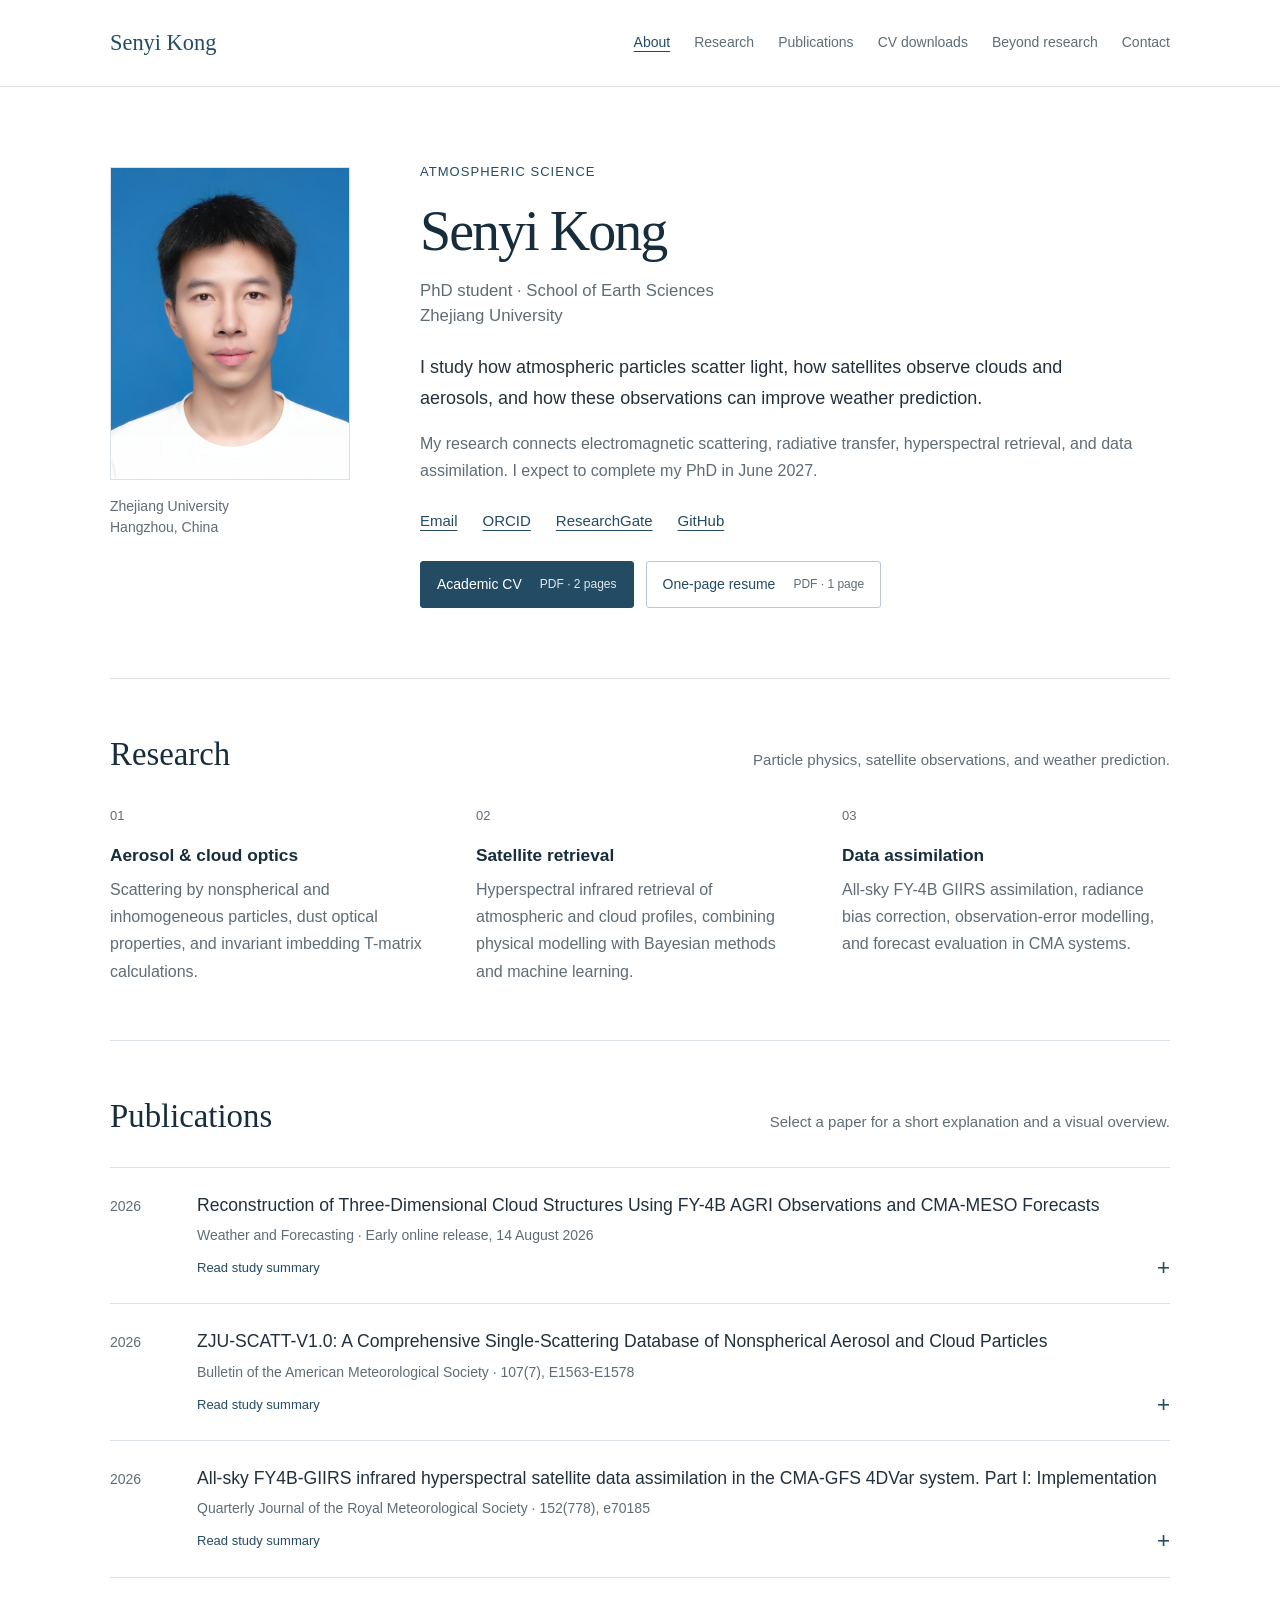
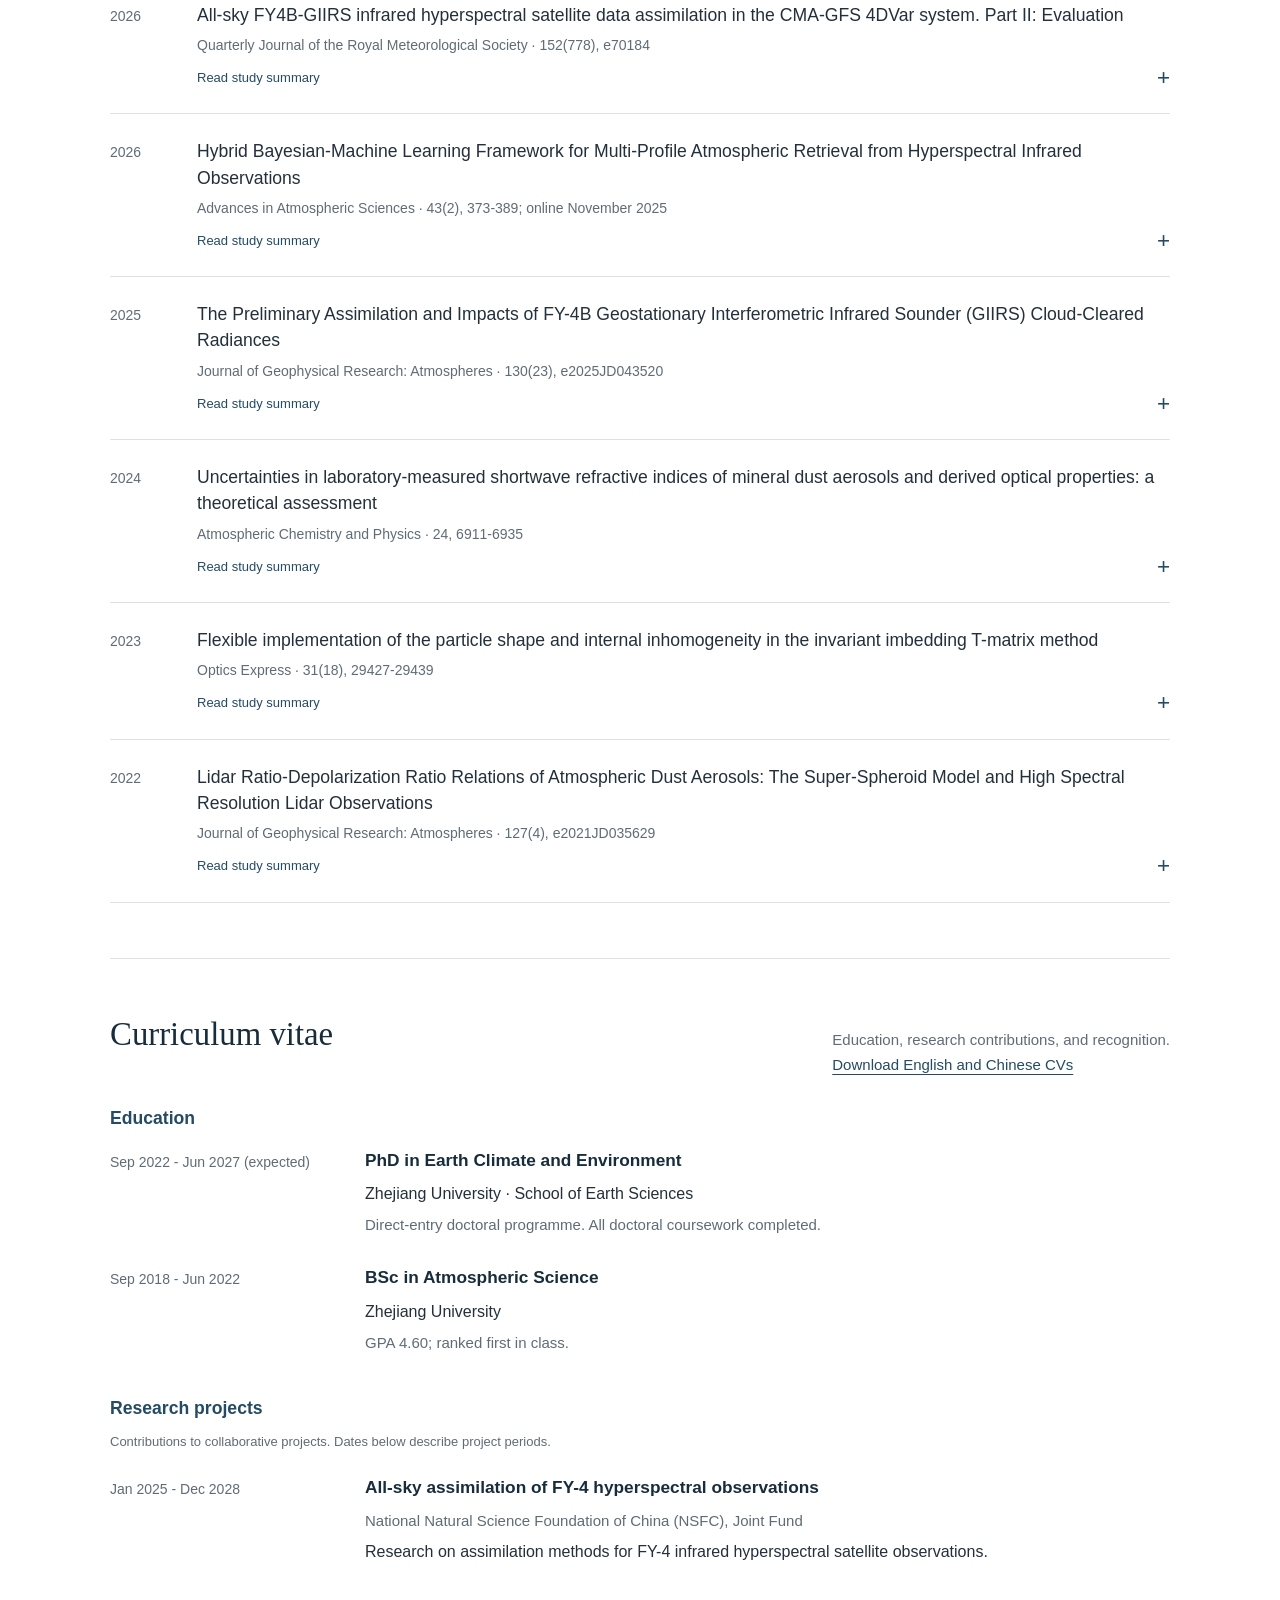
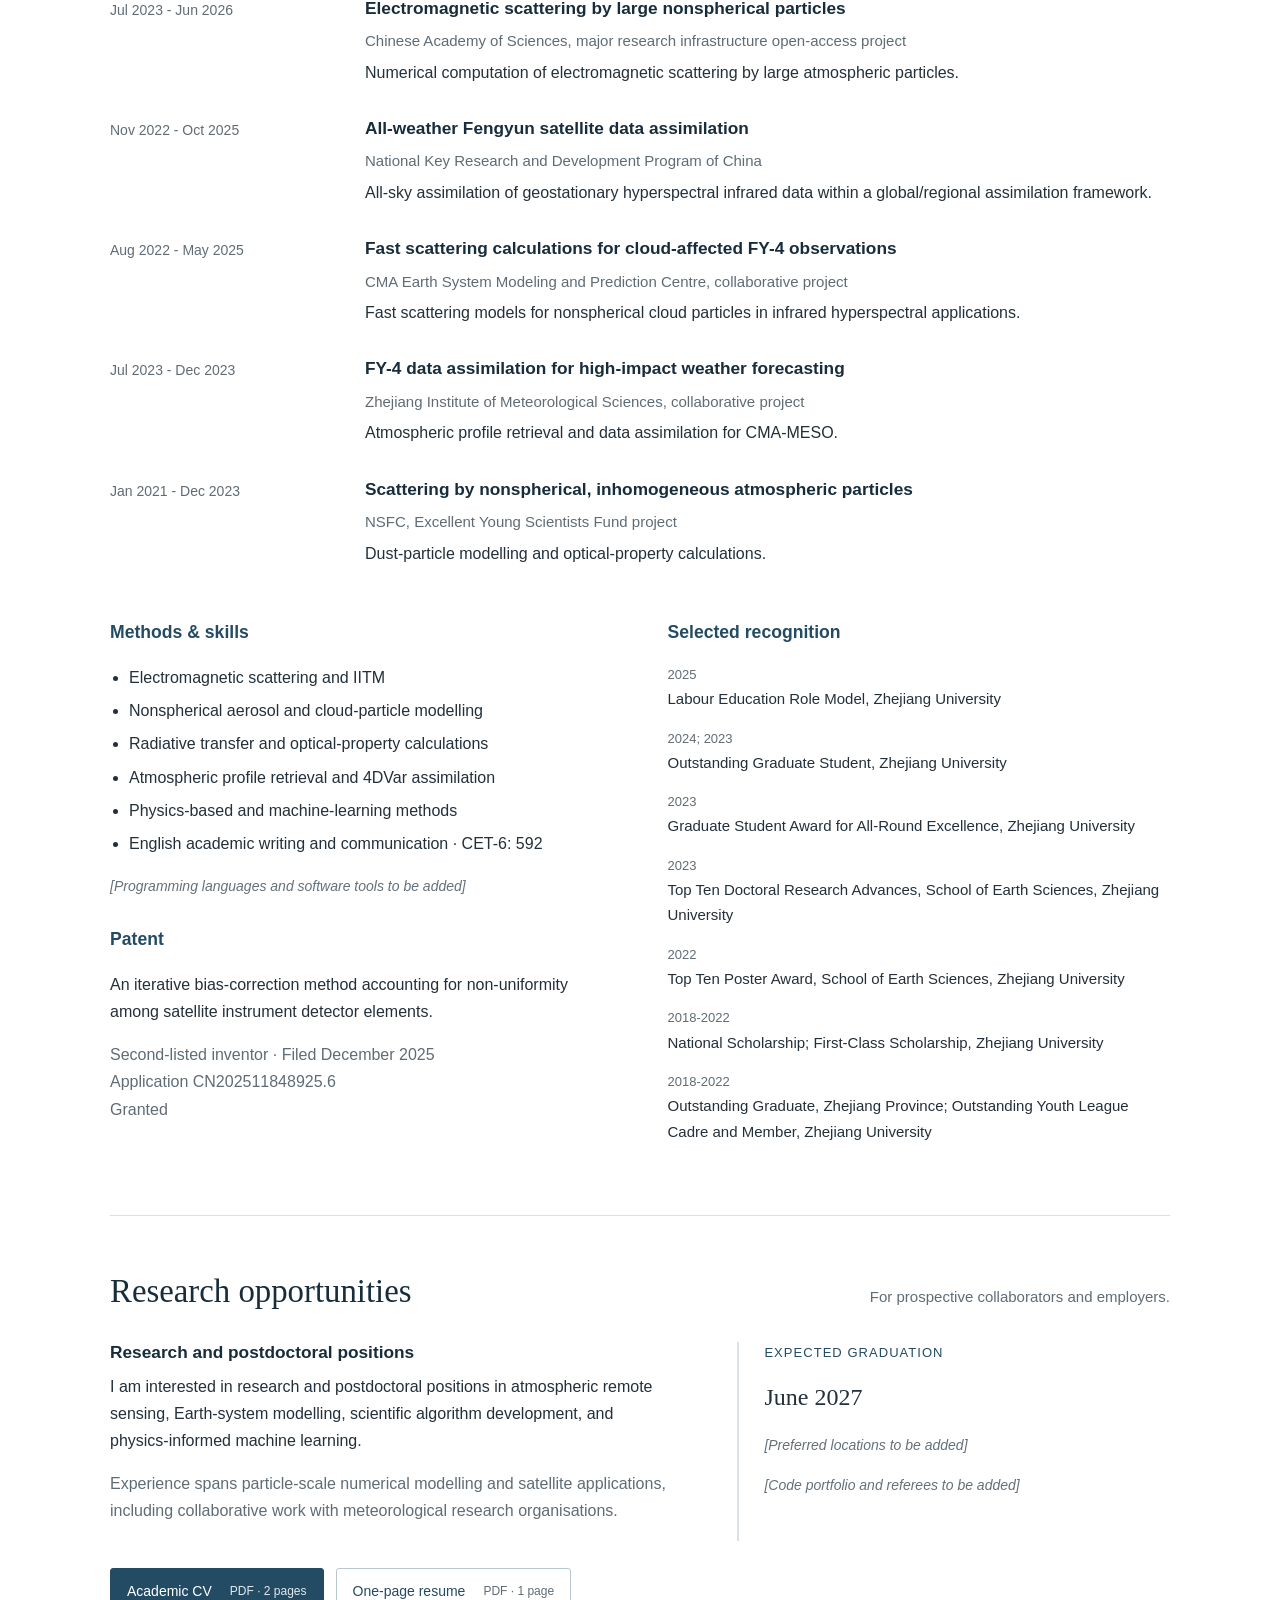
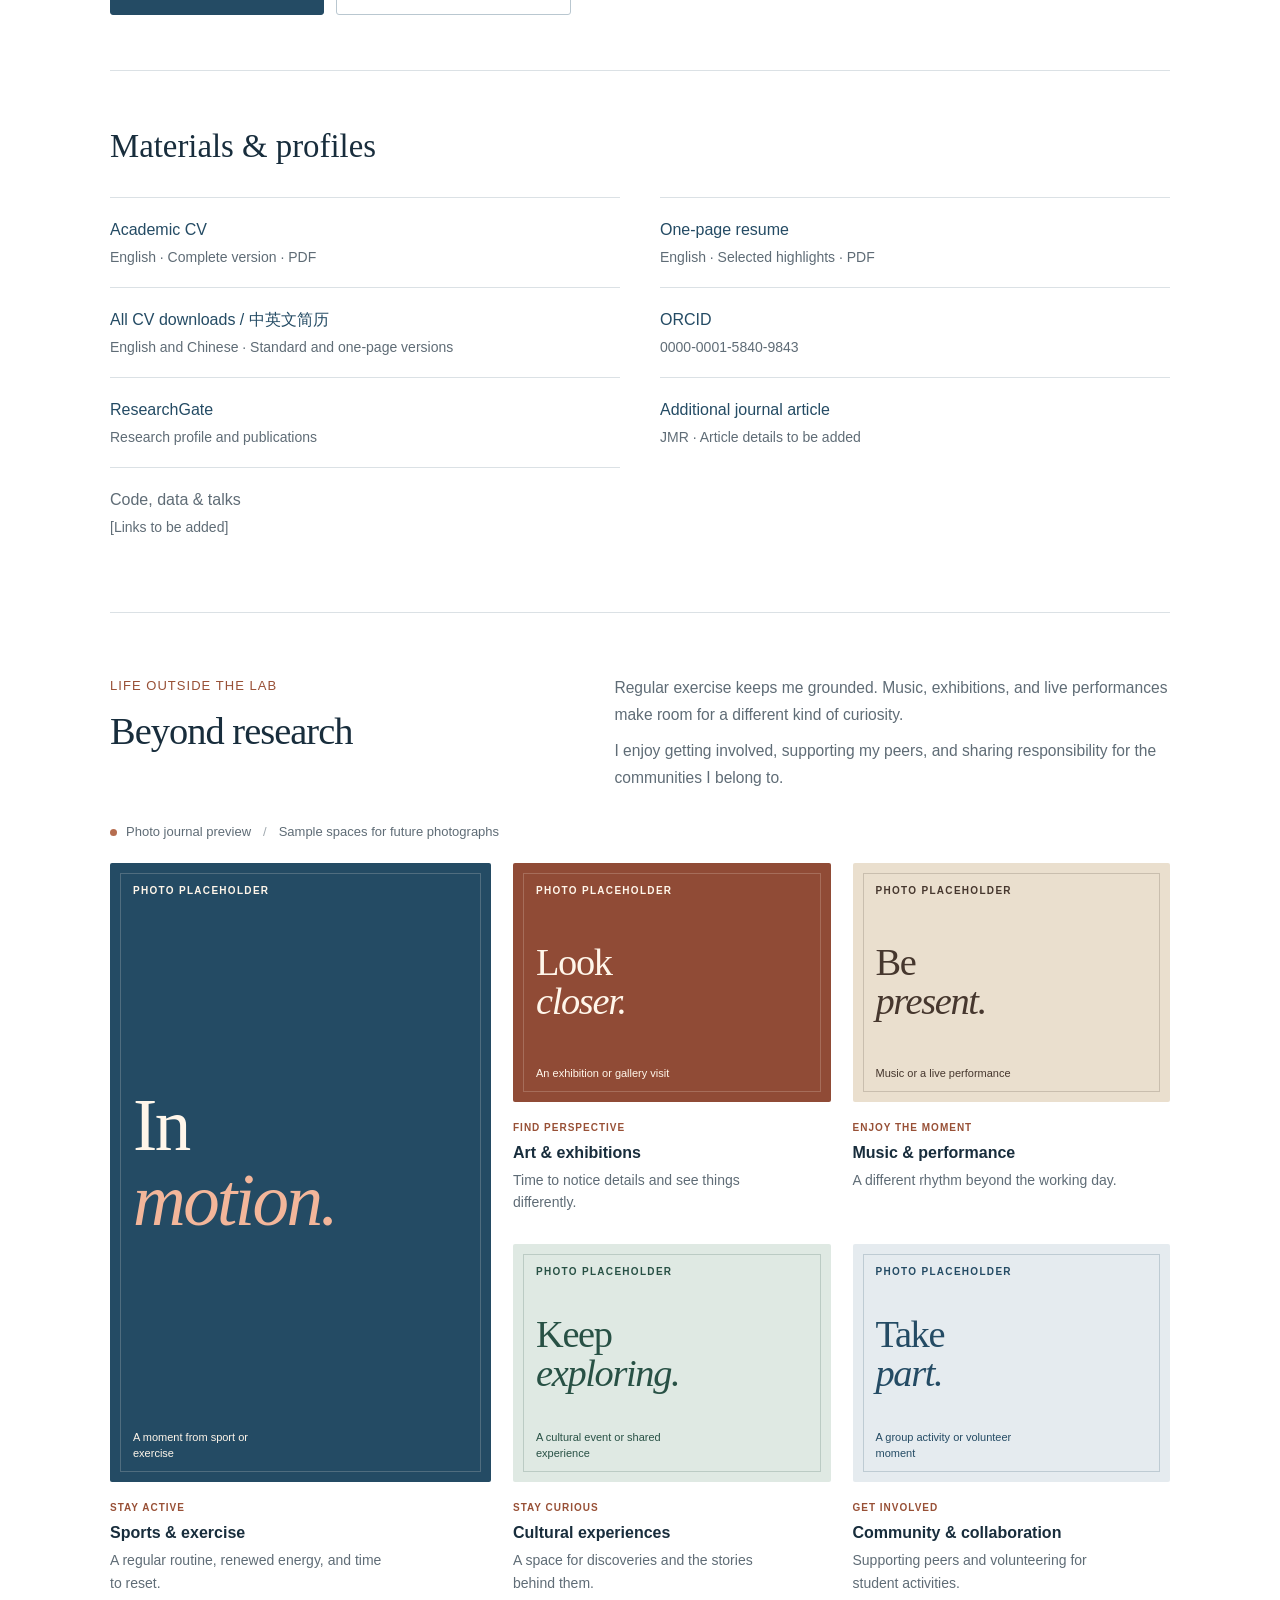
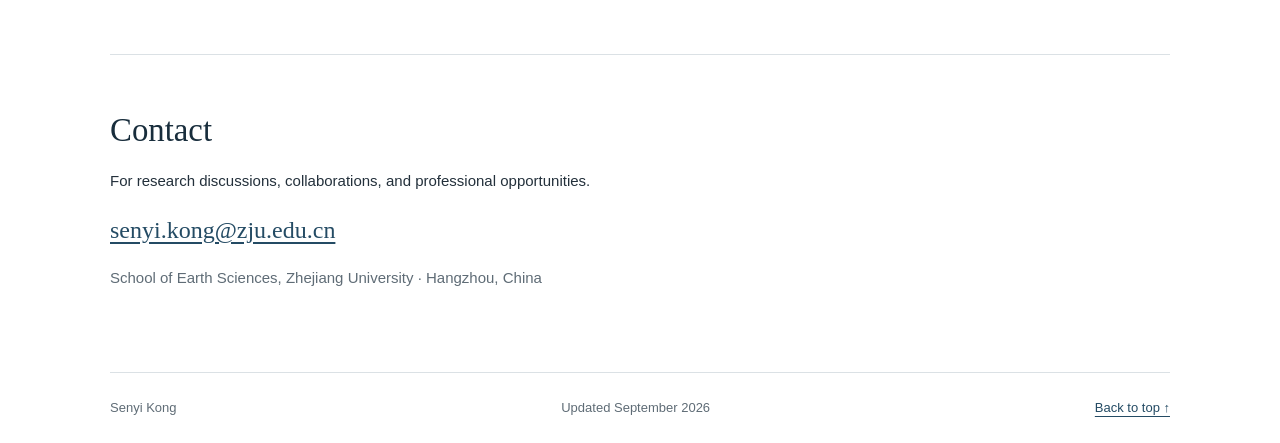
==== index.html @ 234d6201 "Publish Senyi Kong academic website and bilingual CV downloads" ====
<!doctype html>
<html lang="en">
<head>
<meta charset="utf-8"><meta name="viewport" content="width=device-width,initial-scale=1">
<title>Senyi Kong | Atmospheric Science & Research</title>
<meta name="description" content="Senyi Kong, PhD student at Zhejiang University. Atmospheric optics, satellite remote sensing, data assimilation, publications, and English CV.">
<meta name="theme-color" content="#18364d">
<link rel="canonical" href="https://cosn-k.github.io/">
<link rel="icon" href="data:image/svg+xml,%3Csvg xmlns='http://www.w3.org/2000/svg' viewBox='0 0 64 64'%3E%3Crect width='64' height='64' rx='16' fill='%230b1e35'/%3E%3Ccircle cx='32' cy='32' r='15' fill='none' stroke='%2392bbdf' stroke-width='3'/%3E%3Cpath d='M11 38c14-8 27-10 42-4' fill='none' stroke='%23e9f0f5' stroke-width='3' stroke-linecap='round'/%3E%3Ccircle cx='47' cy='34' r='4' fill='%23de8f62'/%3E%3C/svg%3E">
<link rel="stylesheet" href="./styles.css">
</head>
<body>
<a class="skip-link" href="#main">Skip to content</a>
<header class="site-header"><div class="shell nav-wrap">
<a class="wordmark" href="#top" aria-label="Senyi Kong home">Senyi Kong</a>
<nav aria-label="Primary navigation"><a href="#about">About</a><a href="#research">Research</a><a href="#publications">Publications</a><a href="cv/">CV downloads</a><a href="#personal">Beyond research</a><a href="#contact">Contact</a></nav>
</div></header>
<main id="main">
<section class="intro shell" id="top" aria-labelledby="name">
<figure class="portrait-panel">
<img class="portrait" src="assets/senyi-kong-portrait.jpg" width="2614" height="3408" alt="Portrait of Senyi Kong" fetchpriority="high">
<figcaption>Zhejiang University<br>Hangzhou, China</figcaption></figure>
<div class="intro-copy" id="about"><p class="eyebrow">Atmospheric science</p><h1 id="name">Senyi Kong</h1><p class="role">PhD student · School of Earth Sciences<br>Zhejiang University</p>
<p class="intro-description">I study how atmospheric particles scatter light, how satellites observe clouds and aerosols, and how these observations can improve weather prediction.</p>
<p class="secondary">My research connects electromagnetic scattering, radiative transfer, hyperspectral retrieval, and data assimilation. I expect to complete my PhD in June 2027.</p>
<div class="profile-links"><a href="mailto:senyi.kong@zju.edu.cn">Email</a><a href="https://orcid.org/0000-0001-5840-9843" target="_blank" rel="noreferrer">ORCID</a><a href="https://www.researchgate.net/profile/Senyi_Kong/research" target="_blank" rel="noreferrer">ResearchGate</a><a href="https://github.com/cosn-k" target="_blank" rel="noreferrer">GitHub</a></div>
<div class="download-links"><a class="button primary" href="assets/Senyi-Kong-CV-English.pdf" download>Academic CV <span>PDF · 2 pages</span></a><a class="button" href="assets/Senyi-Kong-Resume-One-Page.pdf" download>One-page resume <span>PDF · 1 page</span></a></div>
</div></section>
<section class="section shell" id="research" aria-labelledby="research-title"><div class="section-header"><h2 id="research-title">Research</h2><p>Particle physics, satellite observations, and weather prediction.</p></div>
<div class="research-grid">
<article><span class="section-number">01</span><h3>Aerosol & cloud optics</h3><p>Scattering by nonspherical and inhomogeneous particles, dust optical properties, and invariant imbedding T-matrix calculations.</p></article>
<article><span class="section-number">02</span><h3>Satellite retrieval</h3><p>Hyperspectral infrared retrieval of atmospheric and cloud profiles, combining physical modelling with Bayesian methods and machine learning.</p></article>
<article><span class="section-number">03</span><h3>Data assimilation</h3><p>All-sky FY-4B GIIRS assimilation, radiance bias correction, observation-error modelling, and forecast evaluation in CMA systems.</p></article>
</div></section>
<section class="section shell" id="publications" aria-labelledby="pub-title"><div class="section-header"><h2 id="pub-title">Publications</h2><p>Select a paper for a short explanation and a visual overview.</p></div>
<div class="publication-list"><details class="publication" id="study-cloud3d">
<summary><span class="pub-year">2026</span><span class="pub-heading"><span class="pub-title">Reconstruction of Three-Dimensional Cloud Structures Using FY-4B AGRI Observations and CMA-MESO Forecasts</span><span class="pub-meta">Weather and Forecasting · Early online release, 14 August 2026</span><span class="pub-read">Read study summary <span aria-hidden="true">+</span></span></span></summary>
<div class="publication-body"><p class="pub-authors">X. Song, W. Han, S. Kong, J. Yan, K. Zhou</p><span class="topic">Cloud reconstruction</span><p>This study combines FY-4B AGRI infrared observations with CMA-MESO model fields in a Bayesian framework to reconstruct cloud water, ice, and cloud fraction in three dimensions. In a South China squall-line case, the reconstructed clouds agree more closely with brightness-temperature and radar observations. Assimilation experiments also improve the spatial representation of precipitation.</p><figure><img src="assets/study-cloud3d.svg" width="960" height="320" alt="FY-4B AGRI: Infrared observations → Bayesian reconstruction: CMA-MESO prior fields → 3D cloud structure: Water, ice &amp; cloud fraction" loading="lazy"><figcaption>How satellite observations and a model prior inform three-dimensional cloud reconstruction. <span>Conceptual schematic; not a plot of experimental results.</span></figcaption></figure><a class="inline-link" href="https://doi.org/10.1175/WAF-D-25-0251.1" target="_blank" rel="noreferrer">Read the paper <span aria-hidden="true">↗</span></a><span class="doi">DOI: 10.1175/WAF-D-25-0251.1</span></div></details>
<details class="publication" id="study-scatt">
<summary><span class="pub-year">2026</span><span class="pub-heading"><span class="pub-title">ZJU-SCATT-V1.0: A Comprehensive Single-Scattering Database of Nonspherical Aerosol and Cloud Particles</span><span class="pub-meta">Bulletin of the American Meteorological Society · 107(7), E1563-E1578</span><span class="pub-read">Read study summary <span aria-hidden="true">+</span></span></span></summary>
<div class="publication-body"><p class="pub-authors">L. Bi, S. Kong, Y. Xi, X. Wang, W. Lin, Z. Du, W. Han, X. Zhang</p><span class="topic">Scattering database</span><p>ZJU-SCATT provides single-scattering properties for nonspherical and internally mixed aerosols and ice particles. It connects detailed electromagnetic calculations with remote sensing, radiative transfer, and data assimilation. A companion neural-network emulator makes the optical properties easier to use without repeating expensive scattering calculations.</p><figure><img src="assets/study-scatt.svg" width="960" height="320" alt="Particle microphysics: Shape, size &amp; composition → ZJU-SCATT database: Scattering calculations → Optical properties: Tables &amp; neural emulator" loading="lazy"><figcaption>From particle microphysics to optical properties for atmospheric applications. <span>Conceptual schematic; not a plot of experimental results.</span></figcaption></figure><a class="inline-link" href="https://doi.org/10.1175/BAMS-D-25-0258.1" target="_blank" rel="noreferrer">Read the paper <span aria-hidden="true">↗</span></a><span class="doi">DOI: 10.1175/BAMS-D-25-0258.1</span></div></details>
<details class="publication" id="study-allsky1">
<summary><span class="pub-year">2026</span><span class="pub-heading"><span class="pub-title">All-sky FY4B-GIIRS infrared hyperspectral satellite data assimilation in the CMA-GFS 4DVar system. Part I: Implementation</span><span class="pub-meta">Quarterly Journal of the Royal Meteorological Society · 152(778), e70185</span><span class="pub-read">Read study summary <span aria-hidden="true">+</span></span></span></summary>
<div class="publication-body"><p class="pub-authors">S. Kong, W. Han, L. Bi, R. Yin</p><span class="topic">First author · Data assimilation</span><p>Clouds make infrared observations harder to assimilate because they introduce bias, non-Gaussian departures, and correlated errors. This study develops an all-sky GIIRS workflow for CMA-GFS 4DVar, combining detector-level bias correction, a cloud-dependent error model, hydrometeor-bias correction, and error inflation. The framework enables more cloud-affected water-vapour observations to pass quality control.</p><figure><img src="assets/study-allsky1.svg" width="960" height="320" alt="GIIRS radiances: Clear &amp; cloudy scenes → Bias &amp; error treatment: Detector, cloud &amp; channel → CMA-GFS 4DVar: All-sky assimilation" loading="lazy"><figcaption>The main components of the all-sky infrared assimilation workflow. <span>Conceptual schematic; not a plot of experimental results.</span></figcaption></figure><a class="inline-link" href="https://doi.org/10.1002/qj.70185" target="_blank" rel="noreferrer">Read the paper <span aria-hidden="true">↗</span></a><span class="doi">DOI: 10.1002/qj.70185</span></div></details>
<details class="publication" id="study-allsky2">
<summary><span class="pub-year">2026</span><span class="pub-heading"><span class="pub-title">All-sky FY4B-GIIRS infrared hyperspectral satellite data assimilation in the CMA-GFS 4DVar system. Part II: Evaluation</span><span class="pub-meta">Quarterly Journal of the Royal Meteorological Society · 152(778), e70184</span><span class="pub-read">Read study summary <span aria-hidden="true">+</span></span></span></summary>
<div class="publication-body"><p class="pub-authors">S. Kong, W. Han, L. Bi, R. Yin</p><span class="topic">First author · Forecast evaluation</span><p>The second paper evaluates the all-sky system using single-observation experiments, typhoon cases, and cycling assimilation. It reports improvements in humidity analysis and medium-range forecast skill, while short-range global effects are largely neutral. The evaluation also shows how cloud effects change the vertical sensitivity of infrared water-vapour channels.</p><figure><img src="assets/study-allsky2.svg" width="960" height="320" alt="All-sky assimilation: GIIRS in CMA-GFS → Controlled experiments: Single-point, typhoon &amp; cycling → Forecast assessment: Humidity &amp; medium-range skill" loading="lazy"><figcaption>A hierarchy of experiments connects assimilation changes to forecast impacts. <span>Conceptual schematic; not a plot of experimental results.</span></figcaption></figure><a class="inline-link" href="https://doi.org/10.1002/qj.70184" target="_blank" rel="noreferrer">Read the paper <span aria-hidden="true">↗</span></a><span class="doi">DOI: 10.1002/qj.70184</span></div></details>
<details class="publication" id="study-bayesian">
<summary><span class="pub-year">2026</span><span class="pub-heading"><span class="pub-title">Hybrid Bayesian-Machine Learning Framework for Multi-Profile Atmospheric Retrieval from Hyperspectral Infrared Observations</span><span class="pub-meta">Advances in Atmospheric Sciences · 43(2), 373-389; online November 2025</span><span class="pub-read">Read study summary <span aria-hidden="true">+</span></span></span></summary>
<div class="publication-body"><p class="pub-authors">S. Kong, L. Bi, W. Han, R. Yin, H. Zhang</p><span class="topic">First author · Physics &amp; machine learning</span><p>A Bayesian method first adjusts ERA5 profiles to improve consistency with GIIRS infrared observations. Those profiles then train TERNet, a Transformer-ResNet model that retrieves temperature, humidity, ozone, and cloud properties. Independent comparisons with radiosonde and CALIPSO observations test how well the approach transfers across different weather conditions.</p><figure><img src="assets/study-bayesian.svg" width="960" height="320" alt="GIIRS + ERA5: Observations &amp; prior profiles → Bayesian adjustment: Radiatively consistent training → TERNet retrieval: Thermodynamic &amp; cloud profiles" loading="lazy"><figcaption>Physics-constrained profile adjustment supports machine-learning retrieval. <span>Conceptual schematic; not a plot of experimental results.</span></figcaption></figure><a class="inline-link" href="https://doi.org/10.1007/s00376-025-5070-9" target="_blank" rel="noreferrer">Read the paper <span aria-hidden="true">↗</span></a><span class="doi">DOI: 10.1007/s00376-025-5070-9</span></div></details>
<details class="publication" id="study-cloudcleared">
<summary><span class="pub-year">2025</span><span class="pub-heading"><span class="pub-title">The Preliminary Assimilation and Impacts of FY-4B Geostationary Interferometric Infrared Sounder (GIIRS) Cloud-Cleared Radiances</span><span class="pub-meta">Journal of Geophysical Research: Atmospheres · 130(23), e2025JD043520</span><span class="pub-read">Read study summary <span aria-hidden="true">+</span></span></span></summary>
<div class="publication-body"><p class="pub-authors">R. Yin, W. Han, Z. Zhao, X. Gong, S. Kong, F. Zhang, J. Li</p><span class="topic">Satellite observations</span><p>Cloud clearing offers another route to using infrared observations affected by clouds. This study uses an AGRI cloud mask to derive GIIRS cloud-cleared radiances, then evaluates them in a month of CMA-GFS assimilation experiments. The additional observations produce modest improvements in several analysis fields and promising forecast effects, including precipitation and typhoon cases.</p><figure><img src="assets/study-cloudcleared.svg" width="960" height="320" alt="AGRI cloud mask: With GIIRS observations → Cloud-cleared radiances: Cloud-effect treatment → Assimilation experiments: Analysis &amp; forecast evaluation" loading="lazy"><figcaption>AGRI cloud information helps recover more usable GIIRS radiances. <span>Conceptual schematic; not a plot of experimental results.</span></figcaption></figure><a class="inline-link" href="https://doi.org/10.1029/2025JD043520" target="_blank" rel="noreferrer">Read the paper <span aria-hidden="true">↗</span></a><span class="doi">DOI: 10.1029/2025JD043520</span></div></details>
<details class="publication" id="study-dust">
<summary><span class="pub-year">2024</span><span class="pub-heading"><span class="pub-title">Uncertainties in laboratory-measured shortwave refractive indices of mineral dust aerosols and derived optical properties: a theoretical assessment</span><span class="pub-meta">Atmospheric Chemistry and Physics · 24, 6911-6935</span><span class="pub-read">Read study summary <span aria-hidden="true">+</span></span></span></summary>
<div class="publication-body"><p class="pub-authors">S. Kong, Z. Wang, L. Bi</p><span class="topic">First author · Optical uncertainty</span><p>This numerical study tests what happens when irregular, internally mixed dust is treated as homogeneous spheres during refractive-index retrieval. Shape and particle-sizing assumptions can bias the retrieved absorption and the optical properties calculated afterwards. The results support using consistent nonspherical models for both retrieval and downstream optical simulations.</p><figure><img src="assets/study-dust.svg" width="960" height="320" alt="Irregular dust baseline: Known shape &amp; composition → Simplified retrieval: Shape &amp; sizing assumptions → Optical uncertainty: Refractive index &amp; absorption" loading="lazy"><figcaption>Model assumptions propagate through refractive-index retrieval into optical properties. <span>Conceptual schematic; not a plot of experimental results.</span></figcaption></figure><a class="inline-link" href="https://doi.org/10.5194/acp-24-6911-2024" target="_blank" rel="noreferrer">Read the paper <span aria-hidden="true">↗</span></a><span class="doi">DOI: 10.5194/acp-24-6911-2024</span></div></details>
<details class="publication" id="study-iitm">
<summary><span class="pub-year">2023</span><span class="pub-heading"><span class="pub-title">Flexible implementation of the particle shape and internal inhomogeneity in the invariant imbedding T-matrix method</span><span class="pub-meta">Optics Express · 31(18), 29427-29439</span><span class="pub-read">Read study summary <span aria-hidden="true">+</span></span></span></summary>
<div class="publication-body"><p class="pub-authors">Z. Wang, L. Bi, S. Kong</p><span class="topic">Electromagnetic modelling</span><p>This methods paper addresses how particle shape and internal material variation are represented in the invariant imbedding T-matrix method. A more flexible representation enables scattering calculations for particles whose geometry and composition are more complex than homogeneous spheres. It supports the physical modelling needed for atmospheric particle optics.</p><figure><img src="assets/study-iitm.svg" width="960" height="320" alt="Particle representation: Shape &amp; internal materials → Invariant imbedding: T-matrix calculation → Scattering properties: Complex atmospheric particles" loading="lazy"><figcaption>Particle geometry and material structure enter an electromagnetic scattering calculation. <span>Conceptual schematic; not a plot of experimental results.</span></figcaption></figure><a class="inline-link" href="https://doi.org/10.1364/OE.498190" target="_blank" rel="noreferrer">Read the paper <span aria-hidden="true">↗</span></a><span class="doi">DOI: 10.1364/OE.498190</span></div></details>
<details class="publication" id="study-lidar">
<summary><span class="pub-year">2022</span><span class="pub-heading"><span class="pub-title">Lidar Ratio-Depolarization Ratio Relations of Atmospheric Dust Aerosols: The Super-Spheroid Model and High Spectral Resolution Lidar Observations</span><span class="pub-meta">Journal of Geophysical Research: Atmospheres · 127(4), e2021JD035629</span><span class="pub-read">Read study summary <span aria-hidden="true">+</span></span></span></summary>
<div class="publication-body"><p class="pub-authors">S. Kong, K. Sato, L. Bi</p><span class="topic">First author · Lidar remote sensing</span><p>Dust particles are irregular, and their shape affects how lidar signals are interpreted. This study varies super-spheroid shape, size, and refractive index in scattering calculations at 355 nm, then compares lidar and depolarization ratios with NASA airborne observations. The model explains a broad range of observed dust optical behaviour.</p><figure><img src="assets/study-lidar.svg" width="960" height="320" alt="Super-spheroid models: Shape, size &amp; refractive index → 355 nm scattering: Lidar &amp; depolarization ratios → Airborne lidar comparison: Observed dust optical behaviour" loading="lazy"><figcaption>Scattering calculations connect irregular dust models with lidar measurements. <span>Conceptual schematic; not a plot of experimental results.</span></figcaption></figure><a class="inline-link" href="https://doi.org/10.1029/2021JD035629" target="_blank" rel="noreferrer">Read the paper <span aria-hidden="true">↗</span></a><span class="doi">DOI: 10.1029/2021JD035629</span></div></details></div>
</section>
<section class="section shell" id="resume" aria-labelledby="cv-title"><div class="section-header"><h2 id="cv-title">Curriculum vitae</h2><p>Education, research contributions, and recognition.<br><a href="cv/">Download English and Chinese CVs</a></p></div>
<div class="cv-group"><h3 class="group-heading">Education</h3><article class="cv-row"><p class="date">Sep 2022 - Jun 2027 (expected)</p><div><h3>PhD in Earth Climate and Environment</h3><p>Zhejiang University · School of Earth Sciences</p><p class="secondary">Direct-entry doctoral programme. All doctoral coursework completed.</p></div></article>
<article class="cv-row"><p class="date">Sep 2018 - Jun 2022</p><div><h3>BSc in Atmospheric Science</h3><p>Zhejiang University</p><p class="secondary">GPA 4.60; ranked first in class.</p></div></article></div>
<div class="cv-group"><h3 class="group-heading">Research projects</h3><p class="section-note">Contributions to collaborative projects. Dates below describe project periods.</p><article class="cv-row project"><p class="date">Jan 2025 - Dec 2028</p><div><h3>All-sky assimilation of FY-4 hyperspectral observations</h3><p class="secondary">National Natural Science Foundation of China (NSFC), Joint Fund</p><p>Research on assimilation methods for FY-4 infrared hyperspectral satellite observations.</p></div></article>
<article class="cv-row project"><p class="date">Jul 2023 - Jun 2026</p><div><h3>Electromagnetic scattering by large nonspherical particles</h3><p class="secondary">Chinese Academy of Sciences, major research infrastructure open-access project</p><p>Numerical computation of electromagnetic scattering by large atmospheric particles.</p></div></article>
<article class="cv-row project"><p class="date">Nov 2022 - Oct 2025</p><div><h3>All-weather Fengyun satellite data assimilation</h3><p class="secondary">National Key Research and Development Program of China</p><p>All-sky assimilation of geostationary hyperspectral infrared data within a global/regional assimilation framework.</p></div></article>
<article class="cv-row project"><p class="date">Aug 2022 - May 2025</p><div><h3>Fast scattering calculations for cloud-affected FY-4 observations</h3><p class="secondary">CMA Earth System Modeling and Prediction Centre, collaborative project</p><p>Fast scattering models for nonspherical cloud particles in infrared hyperspectral applications.</p></div></article>
<article class="cv-row project"><p class="date">Jul 2023 - Dec 2023</p><div><h3>FY-4 data assimilation for high-impact weather forecasting</h3><p class="secondary">Zhejiang Institute of Meteorological Sciences, collaborative project</p><p>Atmospheric profile retrieval and data assimilation for CMA-MESO.</p></div></article>
<article class="cv-row project"><p class="date">Jan 2021 - Dec 2023</p><div><h3>Scattering by nonspherical, inhomogeneous atmospheric particles</h3><p class="secondary">NSFC, Excellent Young Scientists Fund project</p><p>Dust-particle modelling and optical-property calculations.</p></div></article></div>
<div class="cv-columns"><div><h3 class="group-heading">Methods & skills</h3><ul class="plain-list"><li>Electromagnetic scattering and IITM</li><li>Nonspherical aerosol and cloud-particle modelling</li><li>Radiative transfer and optical-property calculations</li><li>Atmospheric profile retrieval and 4DVar assimilation</li><li>Physics-based and machine-learning methods</li><li>English academic writing and communication · CET-6: 592</li></ul><p class="placeholder">[Programming languages and software tools to be added]</p>
<h3 class="group-heading patent-heading">Patent</h3><p>An iterative bias-correction method accounting for non-uniformity among satellite instrument detector elements.</p><p class="secondary">Second-listed inventor · Filed December 2025<br>Application CN202511848925.6<br>Granted</p></div>
<div><h3 class="group-heading">Selected recognition</h3><ul class="awards"><li><span>2025</span>Labour Education Role Model, Zhejiang University</li><li><span>2024; 2023</span>Outstanding Graduate Student, Zhejiang University</li><li><span>2023</span>Graduate Student Award for All-Round Excellence, Zhejiang University</li><li><span>2023</span>Top Ten Doctoral Research Advances, School of Earth Sciences, Zhejiang University</li><li><span>2022</span>Top Ten Poster Award, School of Earth Sciences, Zhejiang University</li><li><span>2018-2022</span>National Scholarship; First-Class Scholarship, Zhejiang University</li><li><span>2018-2022</span>Outstanding Graduate, Zhejiang Province; Outstanding Youth League Cadre and Member, Zhejiang University</li></ul></div></div>
</section>
<section class="section shell" id="opportunities" aria-labelledby="opportunity-title"><div class="section-header"><h2 id="opportunity-title">Research opportunities</h2><p>For prospective collaborators and employers.</p></div>
<div class="opportunities"><div><h3>Research and postdoctoral positions</h3><p>I am interested in research and postdoctoral positions in atmospheric remote sensing, Earth-system modelling, scientific algorithm development, and physics-informed machine learning.</p><p class="secondary">Experience spans particle-scale numerical modelling and satellite applications, including collaborative work with meteorological research organisations.</p></div><div class="application-note"><p class="small-label">Expected graduation</p><p class="graduation">June 2027</p><p class="placeholder">[Preferred locations to be added]</p><p class="placeholder">[Code portfolio and referees to be added]</p></div></div><div class="download-links"><a class="button primary" href="assets/Senyi-Kong-CV-English.pdf" download>Academic CV <span>PDF · 2 pages</span></a><a class="button" href="assets/Senyi-Kong-Resume-One-Page.pdf" download>One-page resume <span>PDF · 1 page</span></a></div>
</section>
<section class="section shell" id="materials" aria-labelledby="materials-title"><div class="section-header"><h2 id="materials-title">Materials & profiles</h2></div><div class="resource-grid">
<a href="assets/Senyi-Kong-CV-English.pdf" download><strong>Academic CV</strong><span>English · Complete version · PDF</span></a>
<a href="assets/Senyi-Kong-Resume-One-Page.pdf" download><strong>One-page resume</strong><span>English · Selected highlights · PDF</span></a>
<a href="cv/"><strong>All CV downloads / 中英文简历</strong><span>English and Chinese · Standard and one-page versions</span></a>
<a href="https://orcid.org/0000-0001-5840-9843" target="_blank" rel="noreferrer"><strong>ORCID</strong><span>0000-0001-5840-9843</span></a>
<a href="https://www.researchgate.net/profile/Senyi_Kong/research" target="_blank" rel="noreferrer"><strong>ResearchGate</strong><span>Research profile and publications</span></a>
<a href="https://jmr.cmsjournal.net/article/doi/10.1007/s13351-026-5287-2" target="_blank" rel="noreferrer"><strong>Additional journal article</strong><span>JMR · Article details to be added</span></a>
<div class="resource-placeholder"><strong>Code, data & talks</strong><span>[Links to be added]</span></div>
</div></section>
<section class="section shell personal-section" id="personal" aria-labelledby="personal-title">
  <div class="personal-heading">
    <div><p class="eyebrow">Life outside the lab</p><h2 id="personal-title">Beyond research</h2></div>
    <div class="personal-copy"><p>Regular exercise keeps me grounded. Music, exhibitions, and live performances make room for a different kind of curiosity.</p><p>I enjoy getting involved, supporting my peers, and sharing responsibility for the communities I belong to.</p></div>
  </div>
  <p class="gallery-note"><span class="draft-dot" aria-hidden="true"></span>Photo journal preview <span class="note-divider" aria-hidden="true">/</span><span>Sample spaces for future photographs</span></p>
  <div class="activity-grid">
    <figure class="activity activity-sport">
      <div class="activity-media activity-placeholder" role="img" aria-label="Photo placeholder for sports or a regular exercise activity">
        <span class="photo-tag" aria-hidden="true">Photo placeholder</span>
        <span class="placeholder-word" aria-hidden="true">In<br><em>motion.</em></span>
        <span class="photo-hint" aria-hidden="true">A moment from sport or exercise</span>
      </div>
      <figcaption><span class="activity-label">Stay active</span><h3>Sports &amp; exercise</h3><p>A regular routine, renewed energy, and time to reset.</p></figcaption>
    </figure>
    <figure class="activity activity-art">
      <div class="activity-media activity-placeholder" role="img" aria-label="Photo placeholder for an art exhibition or gallery visit">
        <span class="photo-tag" aria-hidden="true">Photo placeholder</span><span class="placeholder-word" aria-hidden="true">Look<br><em>closer.</em></span><span class="photo-hint" aria-hidden="true">An exhibition or gallery visit</span>
      </div>
      <figcaption><span class="activity-label">Find perspective</span><h3>Art &amp; exhibitions</h3><p>Time to notice details and see things differently.</p></figcaption>
    </figure>
    <figure class="activity activity-music">
      <div class="activity-media activity-placeholder" role="img" aria-label="Photo placeholder for music or a live performance">
        <span class="photo-tag" aria-hidden="true">Photo placeholder</span><span class="placeholder-word" aria-hidden="true">Be<br><em>present.</em></span><span class="photo-hint" aria-hidden="true">Music or a live performance</span>
      </div>
      <figcaption><span class="activity-label">Enjoy the moment</span><h3>Music &amp; performance</h3><p>A different rhythm beyond the working day.</p></figcaption>
    </figure>
    <figure class="activity activity-culture">
      <div class="activity-media activity-placeholder" role="img" aria-label="Photo placeholder reserved for a future cultural event photograph">
        <span class="photo-tag" aria-hidden="true">Photo placeholder</span><span class="placeholder-word" aria-hidden="true">Keep<br><em>exploring.</em></span><span class="photo-hint" aria-hidden="true">A cultural event or shared experience</span>
      </div>
      <figcaption><span class="activity-label">Stay curious</span><h3>Cultural experiences</h3><p>A space for discoveries and the stories behind them.</p></figcaption>
    </figure>
    <figure class="activity activity-community">
      <div class="activity-media activity-placeholder" role="img" aria-label="Photo placeholder for a group activity or student volunteer event">
        <span class="photo-tag" aria-hidden="true">Photo placeholder</span><span class="placeholder-word" aria-hidden="true">Take<br><em>part.</em></span><span class="photo-hint" aria-hidden="true">A group activity or volunteer moment</span>
      </div>
      <figcaption><span class="activity-label">Get involved</span><h3>Community &amp; collaboration</h3><p>Supporting peers and volunteering for student activities.</p></figcaption>
    </figure>
  </div>
</section>
<section class="section shell contact-section" id="contact" aria-labelledby="contact-title"><h2 id="contact-title">Contact</h2><p>For research discussions, collaborations, and professional opportunities.</p><a class="email-link" href="mailto:senyi.kong@zju.edu.cn">senyi.kong@zju.edu.cn</a><p class="secondary">School of Earth Sciences, Zhejiang University · Hangzhou, China</p></section>
</main>
<footer class="shell"><span>Senyi Kong</span><span>Updated September 2026</span><a href="#top">Back to top ↑</a></footer>
<script src="./script.js" defer></script>
</body></html>
---- styles.css ----
:root{--ink:#23303b;--accent:#244b64;--muted:#5f6c76;--line:#dbe1e5;--soft:#f5f7f8;--paper:#fff}
*{box-sizing:border-box}html{scroll-behavior:smooth;scroll-padding-top:110px}body{margin:0;background:var(--paper);color:var(--ink);font-family:"Segoe UI",Arial,sans-serif;font-size:16px;line-height:1.7}a{color:var(--accent);text-underline-offset:4px}a:hover{text-decoration:underline}a:focus-visible,summary:focus-visible{outline:2px solid var(--accent);outline-offset:5px}p{margin:0 0 1rem}h1,h2,h3{line-height:1.25;color:#182d3c}h1,h2{font-family:Georgia,"Times New Roman",serif;font-weight:400}h1{font-size:3.5rem;letter-spacing:-.035em;margin:0 0 12px}h2{font-size:2.05rem;margin:0}h3{font-size:1.08rem;font-weight:600;margin:0 0 9px}.shell{width:min(1060px,calc(100% - 64px));margin-inline:auto}.site-header{position:sticky;top:0;z-index:20;background:rgba(255,255,255,.97);border-bottom:1px solid var(--line)}.nav-wrap{display:flex;align-items:center;justify-content:space-between;gap:30px;min-height:86px}.wordmark{font-family:Georgia,serif;font-size:1.4rem;white-space:nowrap;text-decoration:none}.nav-wrap nav{display:flex;gap:24px;flex-wrap:wrap}.nav-wrap nav a{font-size:.875rem;color:var(--muted);text-decoration:none}.nav-wrap nav a:hover,.nav-wrap nav a.active{color:var(--accent);text-decoration:underline}.skip-link{position:absolute;left:16px;top:-100px;padding:10px;background:white;z-index:100}.skip-link:focus{top:10px}.intro{display:grid;grid-template-columns:240px 1fr;gap:70px;padding-top:74px;padding-bottom:70px;align-items:start}.portrait-panel{margin:6px 0 0}.portrait,.portrait-placeholder{display:block;width:100%;aspect-ratio:23/28;object-fit:cover;background:#f0f3f4;border:1px solid var(--line)}.portrait-placeholder{display:flex;flex-direction:column;align-items:center;justify-content:center;gap:20px}.portrait-initials{font-family:Georgia,serif;font-size:3rem;color:#536c7d}.portrait-label{color:#5f707c;font-size:.875rem}.portrait-panel figcaption{font-size:.875rem;color:var(--muted);margin-top:16px;line-height:1.5}.eyebrow,.small-label{font-size:.8125rem;color:var(--accent);letter-spacing:.08em;text-transform:uppercase;margin-bottom:13px}.role{font-size:1.05rem;color:var(--muted);line-height:1.5;margin-bottom:24px}.intro-description{font-size:1.125rem;max-width:680px}.secondary{color:var(--muted)}.profile-links{display:flex;gap:25px;margin:24px 0;font-size:.9375rem}.download-links{display:flex;gap:12px;flex-wrap:wrap;margin-top:27px}.button{display:inline-flex;gap:18px;align-items:center;padding:11px 16px;border:1px solid #b9c7d0;color:var(--accent);text-decoration:none;font-size:.875rem;border-radius:3px}.button span{font-size:.75rem;color:var(--muted);white-space:nowrap}.button.primary{background:var(--accent);color:white;border-color:var(--accent)}.button.primary span{color:#e0e9ef}.button:hover{background:#edf2f5;text-decoration:none}.button.primary:hover{background:#18384e}.section{padding:55px 0;border-top:1px solid var(--line)}.section-header{margin-bottom:30px;display:flex;align-items:baseline;justify-content:space-between;gap:25px}.section-header p{margin:0;color:var(--muted);font-size:.9375rem;max-width:480px}.research-grid{display:grid;grid-template-columns:repeat(3,1fr);gap:38px}.section-number{font-size:.8125rem;color:var(--muted);display:block;margin-bottom:18px}.research-grid p{color:var(--muted);margin:0}.publication{border-bottom:1px solid var(--line);scroll-margin-top:110px}.publication:first-child{border-top:1px solid var(--line)}.publication summary{display:grid;grid-template-columns:65px 1fr;gap:22px;cursor:pointer;list-style:none;padding:24px 0}.publication summary::-webkit-details-marker{display:none}.pub-year{font-size:.875rem;color:var(--muted);padding-top:3px;font-variant-numeric:tabular-nums}.pub-heading{display:block}.pub-title{display:block;font-size:1.1rem;font-weight:500;color:var(--ink);line-height:1.5}.publication summary:hover .pub-title{color:var(--accent);text-decoration:underline;text-underline-offset:4px}.pub-meta{display:block;font-size:.875rem;color:var(--muted);margin-top:6px}.pub-read{display:flex;justify-content:space-between;align-items:center;color:var(--accent);font-size:.8125rem;margin-top:9px}.pub-read>span{font-size:1.4rem;line-height:1}.publication[open] .pub-read>span{transform:rotate(45deg)}.publication-body{padding:0 0 30px 87px;max-width:950px}.publication-body>p:not(.pub-authors){max-width:800px}.pub-authors{font-size:.875rem;color:var(--muted);margin-bottom:12px}.topic{display:block;color:var(--accent);font-size:.8125rem;margin:0 0 14px;font-weight:600}.publication-body figure{margin:22px 0;background:var(--soft);border:1px solid var(--line);padding:18px}.publication-body figure img{display:block;width:100%;height:auto}.publication-body figcaption{font-size:.8125rem;color:#4e606e;line-height:1.6;padding:0 7px 4px}.publication-body figcaption span{display:block;color:var(--muted);font-size:.75rem}.inline-link{font-size:.9375rem}.doi{display:block;font-size:.8125rem;color:var(--muted);margin-top:7px;overflow-wrap:anywhere}.cv-group{margin-bottom:38px}.group-heading{font-size:1.1rem;color:var(--accent);margin:0 0 20px;font-weight:600}.cv-row{display:grid;grid-template-columns:225px 1fr;gap:30px;margin:0 0 24px}.cv-row p{margin:0 0 5px}.date{color:var(--muted);font-size:.875rem;padding-top:1px}.cv-row .secondary{font-size:.9375rem}.project{margin-bottom:27px}.section-note{font-size:.8125rem;color:var(--muted);margin-top:-9px;margin-bottom:24px}.cv-columns{display:grid;grid-template-columns:1fr 1fr;gap:55px;padding-top:12px}.plain-list{padding-left:19px;margin:0 0 18px}.plain-list li{margin-bottom:6px}.patent-heading{margin-top:30px}.awards{padding:0;margin:0;list-style:none}.awards li{font-size:.9375rem;margin-bottom:16px}.awards li>span{display:block;color:var(--muted);font-size:.8125rem}.placeholder{font-size:.875rem;color:#64717b;font-style:italic}.opportunities{display:grid;grid-template-columns:1.3fr 1fr;gap:65px}.application-note{padding-left:25px;border-left:2px solid var(--line)}.graduation{font-size:1.5rem;font-family:Georgia,serif;margin-bottom:16px}.resource-grid{display:grid;grid-template-columns:1fr 1fr;gap:0 40px}.resource-grid>a,.resource-grid>div{padding:18px 0;border-top:1px solid var(--line);text-decoration:none}.resource-grid strong{display:block;font-size:1rem;font-weight:500}.resource-grid span{display:block;font-size:.875rem;color:var(--muted);margin-top:2px}.resource-grid a:hover strong{text-decoration:underline}.resource-placeholder{color:var(--muted)}.personal-section{padding:38px 0}.personal-section .section-header{margin-bottom:15px}.personal-section h2{font-size:1.65rem}.personal-copy{max-width:760px}.personal-copy p{margin:0}.contact-section{padding-bottom:65px}.contact-section h2{margin-bottom:17px}.contact-section p{font-size:.9375rem}.email-link{display:inline-block;margin:0 0 15px;font-family:Georgia,serif;font-size:1.5rem;overflow-wrap:anywhere}footer{display:flex;gap:25px;justify-content:space-between;align-items:center;border-top:1px solid var(--line);padding-block:24px;color:var(--muted);font-size:.8125rem}footer a{font-size:.8125rem}
@media(max-width:900px){.nav-wrap{align-items:flex-start;flex-direction:column;gap:14px;padding:20px 0}.nav-wrap nav{gap:15px 23px}.intro{gap:35px;grid-template-columns:200px 1fr}.research-grid{gap:24px}.section-header{display:block}.section-header p{margin-top:13px}.cv-row{grid-template-columns:180px 1fr;gap:23px}.cv-columns{gap:30px}.opportunities{gap:30px}}
@media(max-width:650px){html{scroll-padding-top:22px}.shell{width:calc(100% - 38px)}.site-header{position:static}.nav-wrap{gap:15px}.nav-wrap nav{gap:9px 18px}.nav-wrap nav a{font-size:.875rem}.intro{display:flex;flex-direction:column;gap:29px;padding-top:36px;padding-bottom:38px}.portrait-panel{width:160px}.portrait-panel figcaption{display:none}h1{font-size:2.8rem}.intro-description{font-size:1.0625rem}.section{padding:36px 0}h2{font-size:1.8rem}.research-grid,.cv-columns,.opportunities,.resource-grid{grid-template-columns:1fr;gap:26px}.research-grid article{padding-bottom:5px}.section-number{margin-bottom:9px}.publication summary{grid-template-columns:40px 1fr;gap:13px;padding:20px 0}.pub-title{font-size:1rem}.publication-body{padding-left:0}.publication-body figure{padding:9px}.publication-body figure img{min-width:610px}.publication-body figure{overflow-x:auto}.publication-body figcaption{min-width:250px}.cv-row{grid-template-columns:1fr;gap:5px;margin-bottom:27px}.cv-columns{padding-top:0}.resource-grid{gap:0}.application-note{padding-left:19px}.button{flex:1 1 230px;justify-content:space-between}.contact-section .email-link{font-size:1.2rem}footer{flex-wrap:wrap;gap:10px 20px}.publication{scroll-margin-top:20px}}
.portrait{height:auto;aspect-ratio:2614/3408}.personal-copy p+p{margin-top:12px}.interest-list{display:flex;gap:12px 28px;flex-wrap:wrap;margin:20px 0 0;padding:0;list-style:none;color:var(--accent);font-size:.875rem}.interest-list li{border-bottom:1px solid var(--line);padding-bottom:5px}
/* Photo journal: scoped to the personal section so academic content stays unchanged. */
.personal-section{padding:62px 0 60px}
.personal-heading{display:grid;grid-template-columns:1fr 1.25fr;gap:60px;align-items:start;margin-bottom:30px}
.personal-section h2{font-size:clamp(2rem,3vw,2.65rem);letter-spacing:-.025em}
.personal-heading .eyebrow{color:#985036;margin-bottom:10px}
.personal-copy{max-width:590px;color:var(--muted);font-size:.975rem}
.personal-copy p+p{margin-top:10px}
.gallery-note{display:flex;align-items:center;flex-wrap:wrap;gap:9px;color:var(--muted);font-size:.8125rem;margin:0 0 20px}
.draft-dot{width:7px;height:7px;background:#b66d4f;border-radius:50%;flex:none}
.note-divider{color:#a1aab0;margin-inline:3px}
.activity-grid{display:grid;grid-template-columns:1.2fr 1fr 1fr;gap:30px 22px;align-items:stretch}
.activity{display:flex;flex-direction:column;min-width:0;margin:0}
.activity-sport{grid-row:span 2}
.activity-media{position:relative;aspect-ratio:4/3;overflow:hidden;border-radius:2px;flex-shrink:0}
.activity-sport .activity-media{aspect-ratio:auto;flex:1;min-height:350px}
.activity-media>img{display:block;position:absolute;inset:0;width:100%;height:100%;object-fit:cover;object-position:var(--photo-position,center)}
.activity-placeholder{display:flex;flex-direction:column;justify-content:space-between;padding:20px 23px;background:var(--photo-background);color:var(--photo-ink)}
.activity-placeholder::after{content:"";position:absolute;inset:10px;border:1px solid currentColor;opacity:.2;pointer-events:none}
.activity-sport{--photo-background:#244b64;--photo-ink:#fff6ea}
.activity-art{--photo-background:#904b36;--photo-ink:#fff6ea}
.activity-music{--photo-background:#eadfce;--photo-ink:#46372e}
.activity-culture{--photo-background:#dfe9e3;--photo-ink:#285145}
.activity-community{--photo-background:#e5ebef;--photo-ink:#244b64}
.photo-tag{font-size:.625rem;font-weight:600;letter-spacing:.13em;text-transform:uppercase;line-height:1.5}
.placeholder-word{display:block;font-family:Georgia,"Times New Roman",serif;font-size:clamp(2rem,3vw,2.65rem);line-height:1.02;letter-spacing:-.035em;padding:12px 0}
.placeholder-word em{font-weight:400}
.activity-sport .placeholder-word{font-size:clamp(3.25rem,5.7vw,5rem);padding-block:35px}
.activity-sport .placeholder-word em{color:#f3b69a}
.photo-hint{font-size:.6875rem;line-height:1.5;max-width:25ch}
.activity figcaption{padding:17px 0 0}
.activity-label{display:block;font-size:.625rem;letter-spacing:.1em;text-transform:uppercase;font-weight:600;color:#985036;margin-bottom:6px}
.activity h3{font-size:1rem;line-height:1.4;margin:0 0 5px}
.activity figcaption p{font-size:.875rem;line-height:1.6;color:var(--muted);margin:0;max-width:35ch}
@media(max-width:900px){
  .personal-heading{grid-template-columns:1fr 1.25fr;gap:30px}
  .activity-grid{grid-template-columns:1fr 1fr;gap:30px 24px}
  .activity-sport{grid-column:1/-1;grid-row:auto}
  .activity-sport .activity-media{aspect-ratio:16/8;flex:initial;min-height:0}
  .activity-sport .placeholder-word{font-size:4rem;padding-block:18px}
  .activity-sport figcaption p{max-width:none}
}
@media(max-width:650px){
  .personal-section{padding:38px 0}
  .personal-heading{grid-template-columns:1fr;gap:20px;margin-bottom:23px}
  .personal-copy{font-size:.9375rem}
  .gallery-note{font-size:.75rem;gap:6px}
  .gallery-note .note-divider{display:none}
  .gallery-note .note-divider+span{flex-basis:100%}
  .activity-grid{grid-template-columns:1fr;gap:28px}
  .activity-sport{grid-column:auto}
  .activity-media,.activity-sport .activity-media{aspect-ratio:4/3;min-height:0}
  .activity-placeholder{padding:23px 26px}
  .placeholder-word{font-size:2.85rem}
  .activity-sport .activity-media{min-height:250px}
  .activity-sport .placeholder-word{font-size:3.6rem;padding-block:12px}
  .activity figcaption{padding-top:13px}
  .activity figcaption p{max-width:none}
}
@media print{.activity{break-inside:avoid}.activity-grid{display:block}.activity{margin-bottom:20px}.activity-media,.activity-sport .activity-media{max-height:160px;min-height:0;flex:initial;aspect-ratio:3/1}.activity-placeholder{background:#f5f5f5;color:#23303b}.activity-sport .placeholder-word,.placeholder-word{font-size:2rem;padding:0}.activity-sport .placeholder-word em{color:inherit}}
@media(prefers-reduced-motion:reduce){html{scroll-behavior:auto}}
@media print{.site-header,.skip-link,.download-links,footer{display:none}.shell{width:100%}.intro{padding-top:0}.section{break-inside:auto}body{font-size:11pt}.publication-body{display:block}a{color:inherit}.portrait-panel{width:150px}}
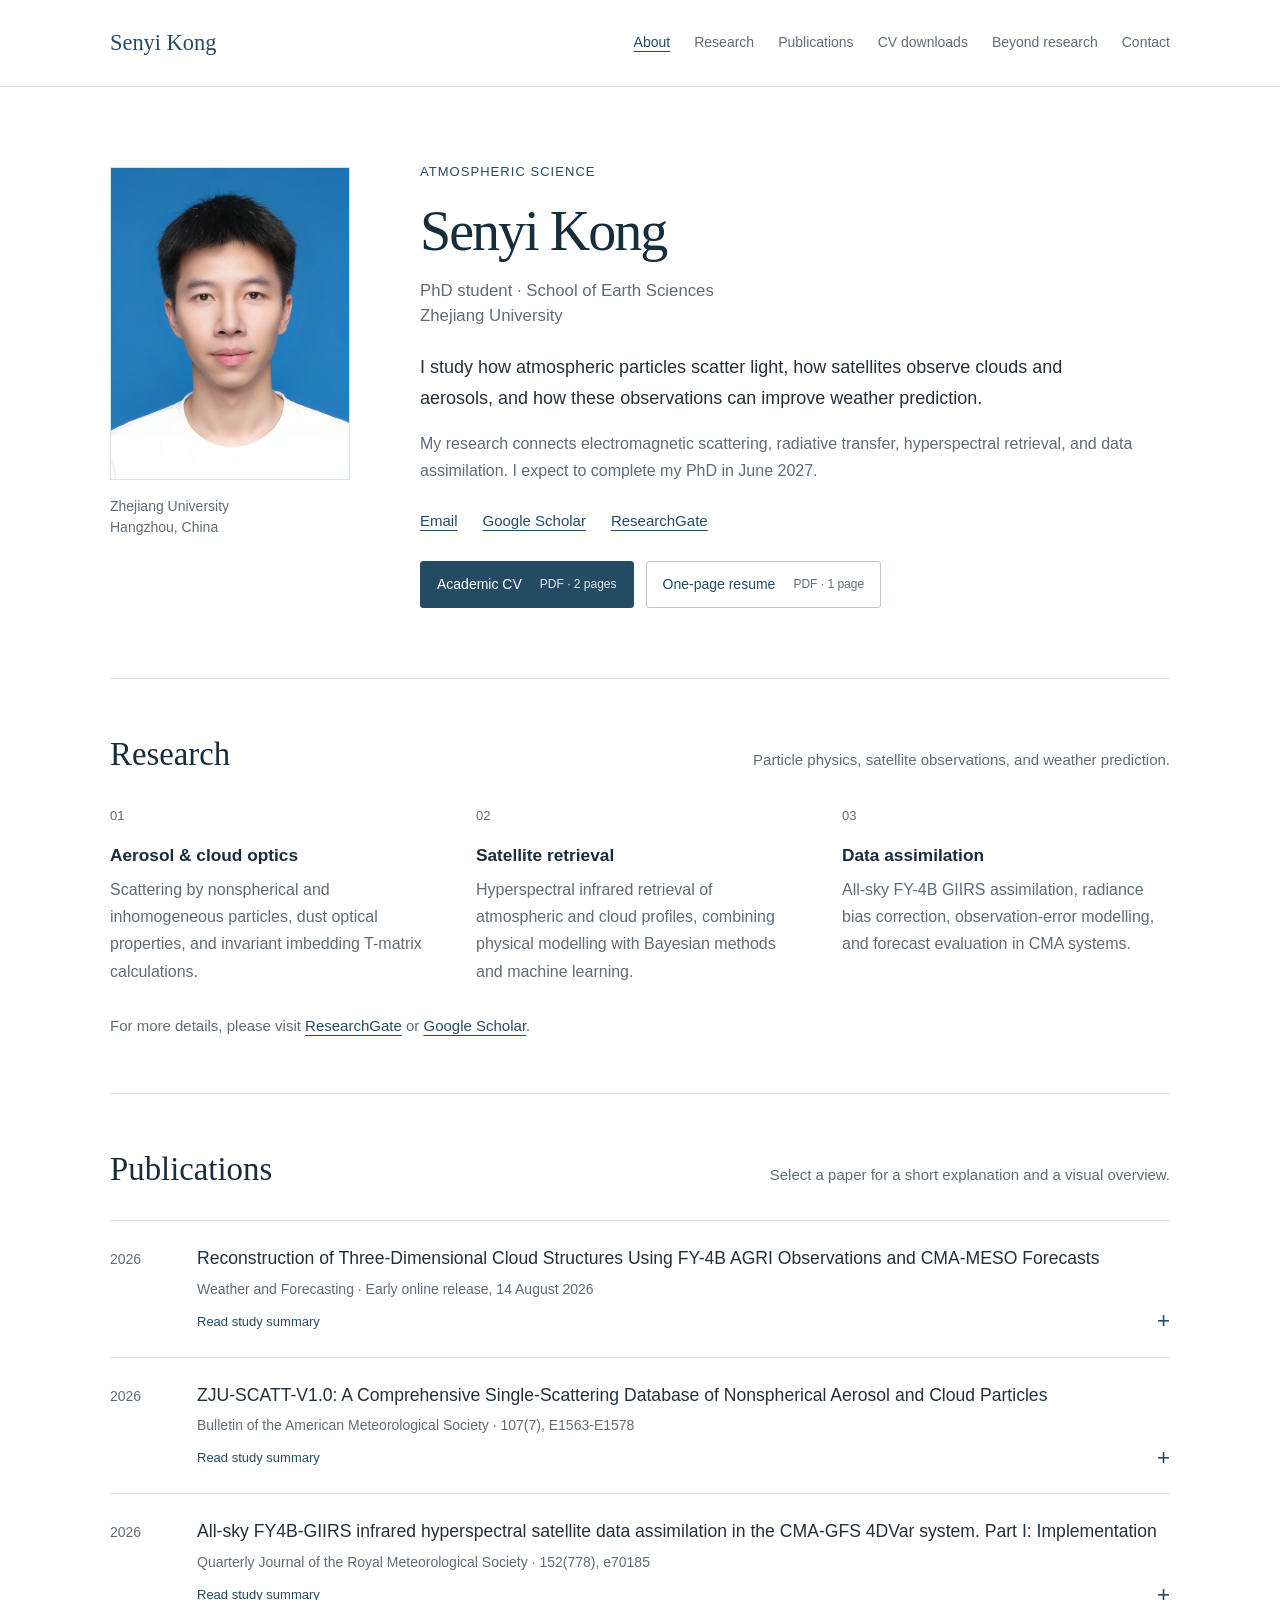
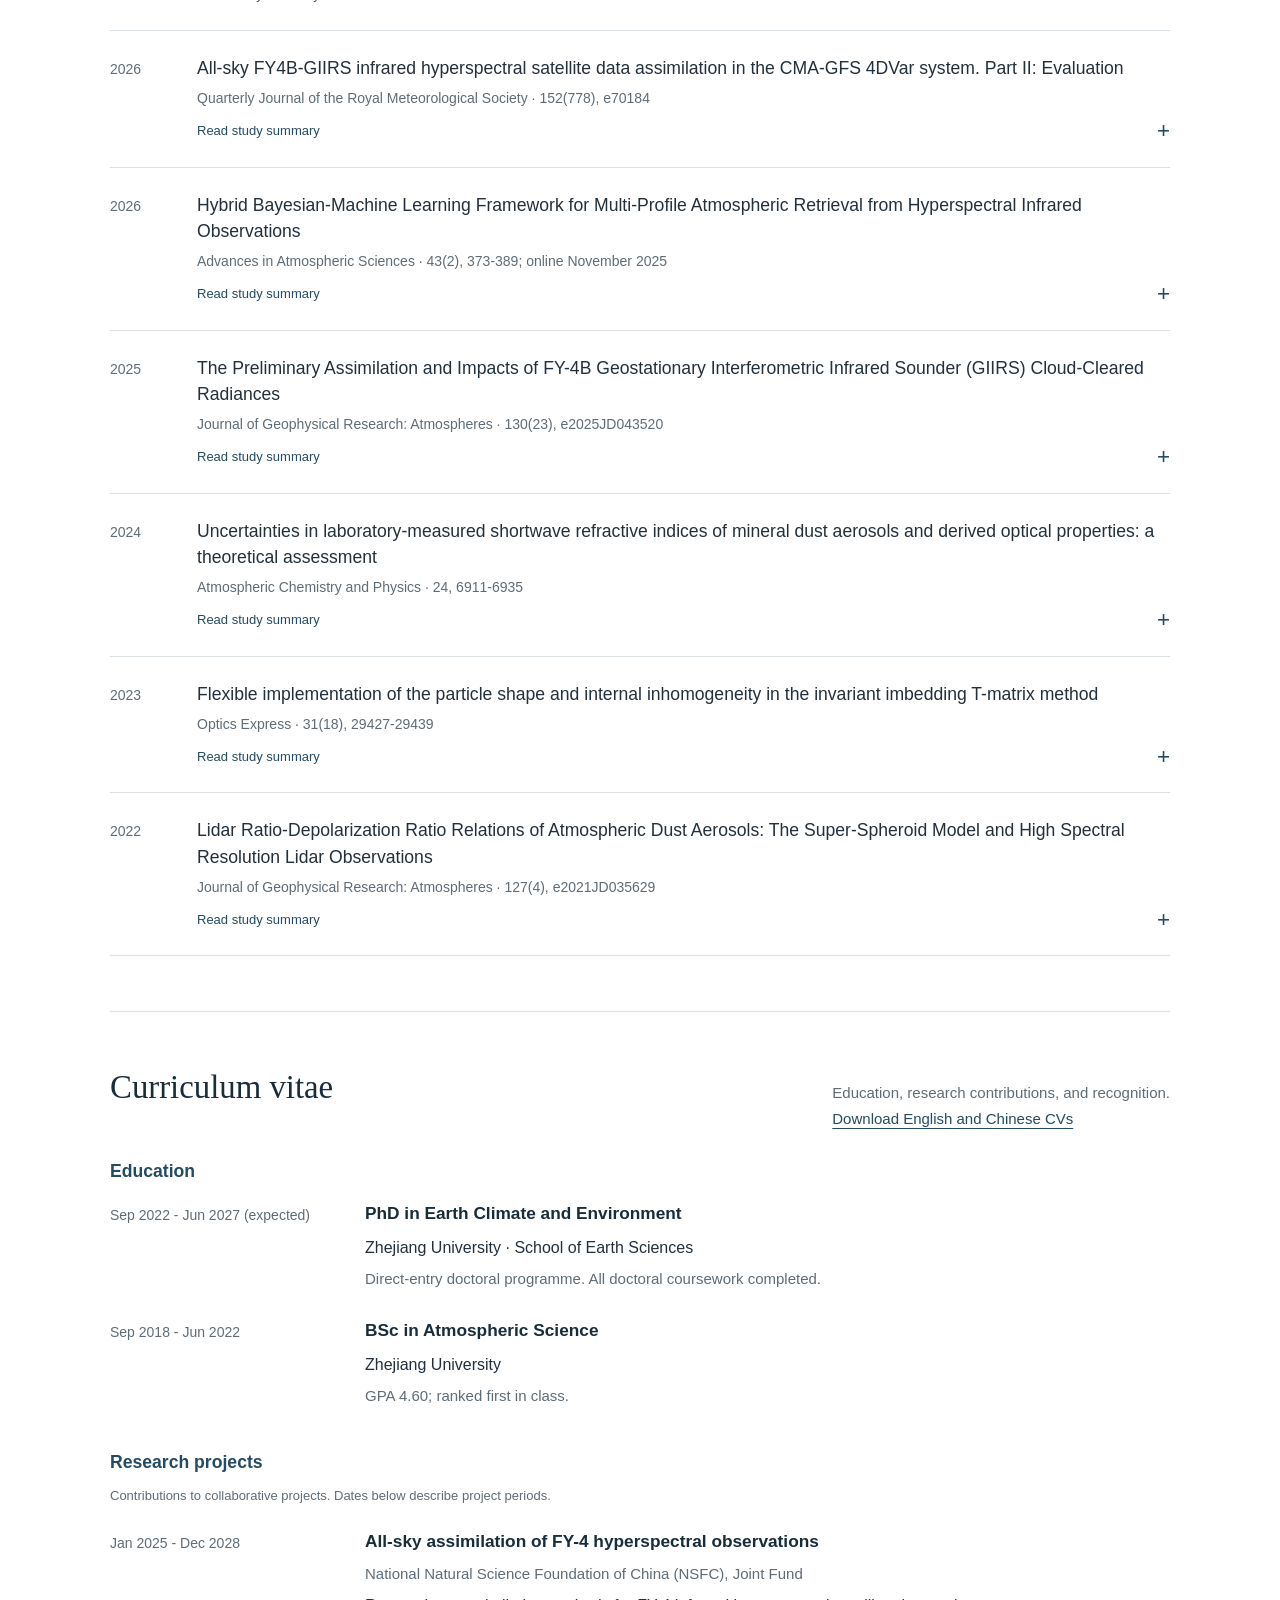
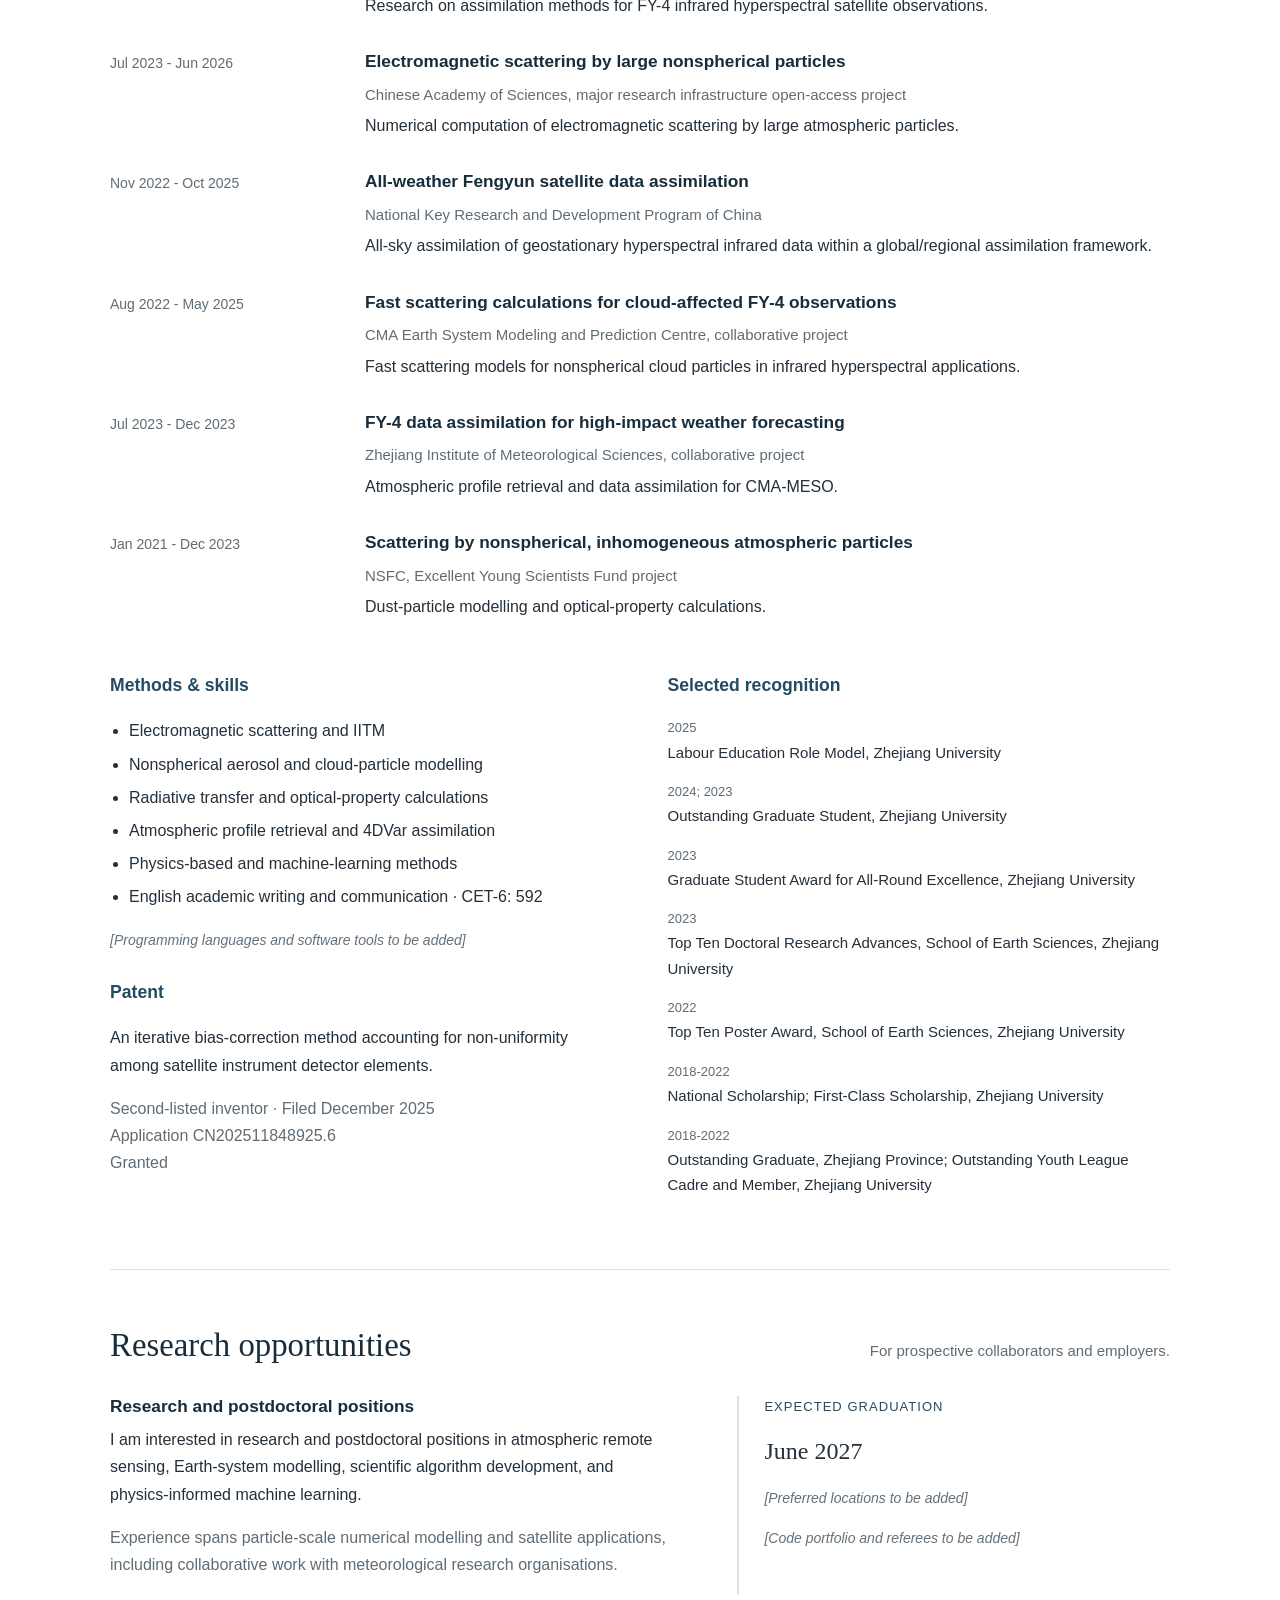
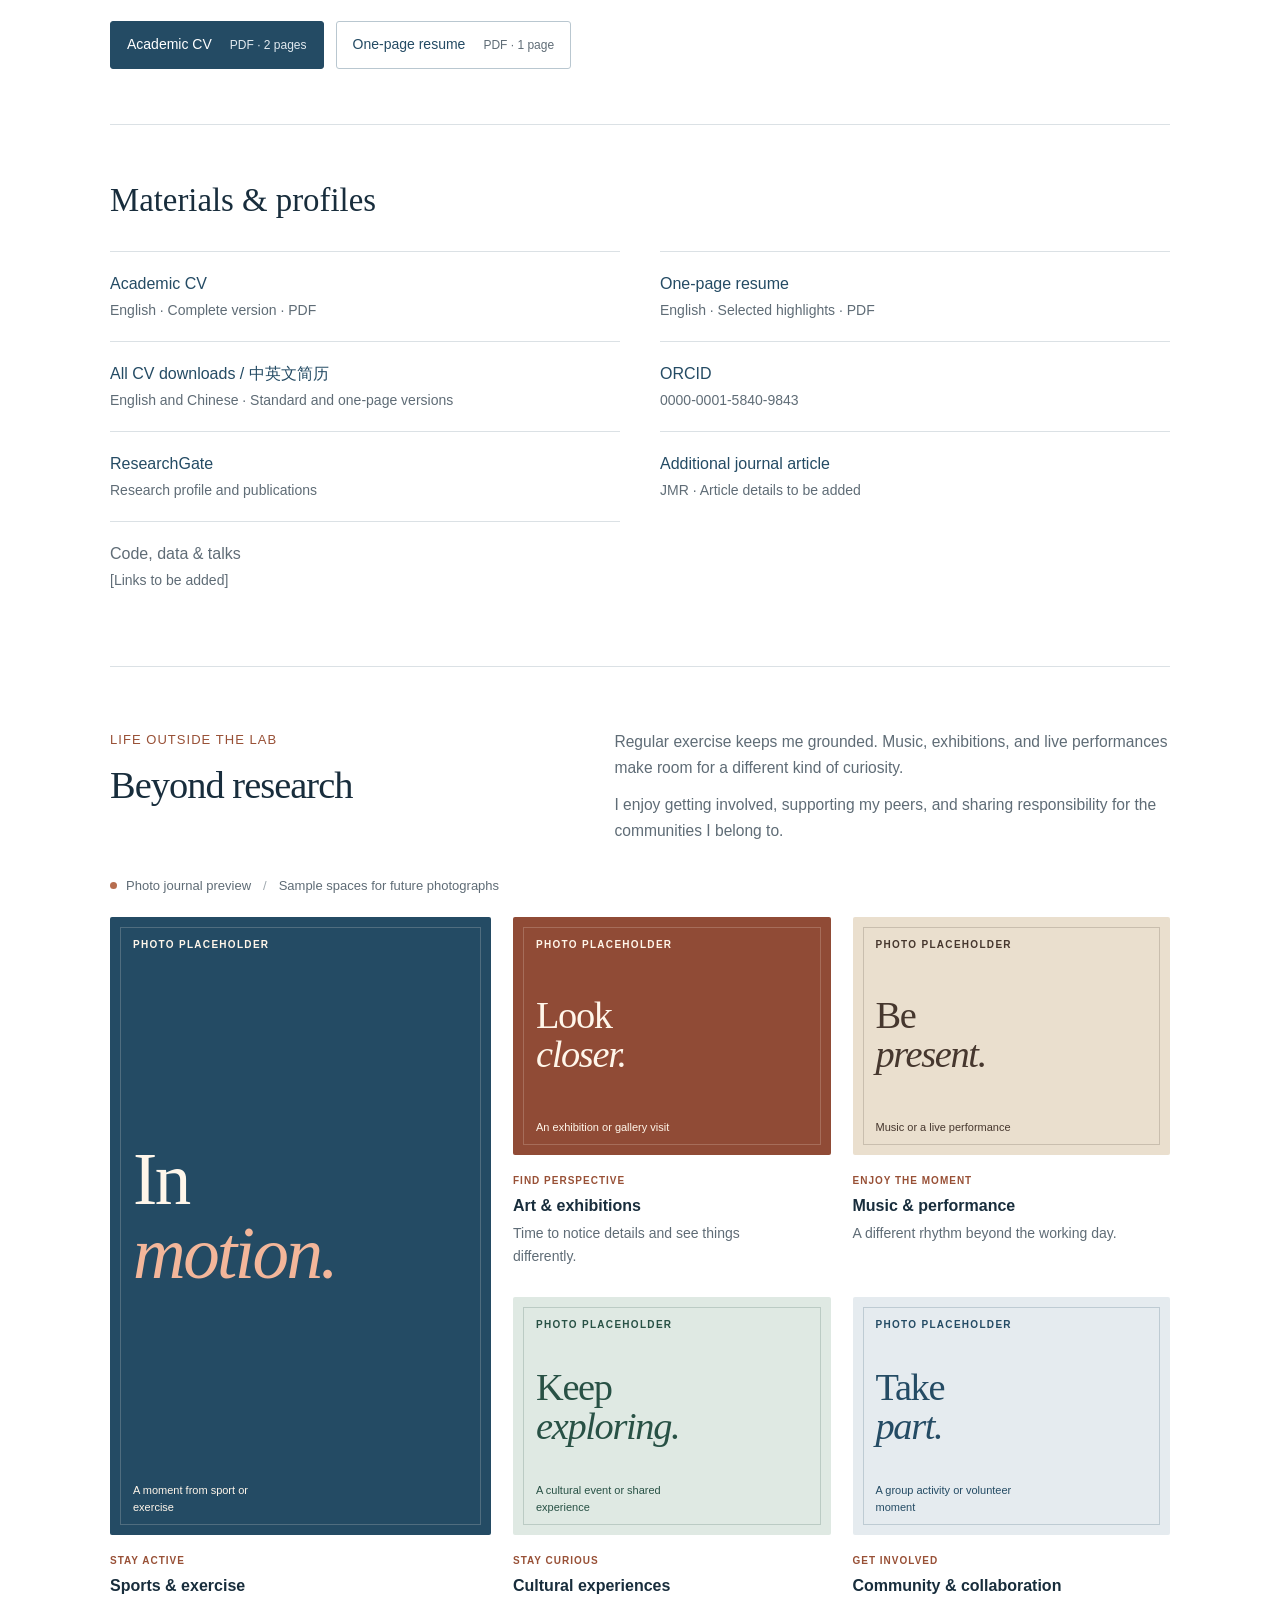
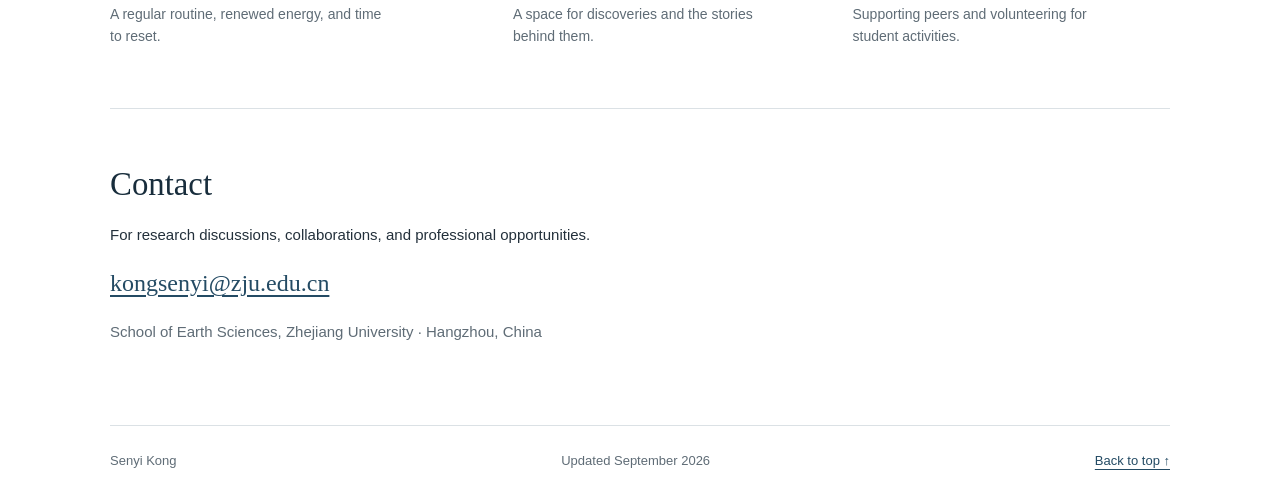
==== commit f4a68db6: "Update contact and research profiles; replace diagrams with eight original paper figures" ====
--- a/index.html
+++ b/index.html
@@ -23,7 +23,7 @@
 <div class="intro-copy" id="about"><p class="eyebrow">Atmospheric science</p><h1 id="name">Senyi Kong</h1><p class="role">PhD student · School of Earth Sciences<br>Zhejiang University</p>
 <p class="intro-description">I study how atmospheric particles scatter light, how satellites observe clouds and aerosols, and how these observations can improve weather prediction.</p>
 <p class="secondary">My research connects electromagnetic scattering, radiative transfer, hyperspectral retrieval, and data assimilation. I expect to complete my PhD in June 2027.</p>
-<div class="profile-links"><a href="mailto:senyi.kong@zju.edu.cn">Email</a><a href="https://orcid.org/0000-0001-5840-9843" target="_blank" rel="noreferrer">ORCID</a><a href="https://www.researchgate.net/profile/Senyi_Kong/research" target="_blank" rel="noreferrer">ResearchGate</a><a href="https://github.com/cosn-k" target="_blank" rel="noreferrer">GitHub</a></div>
+<div class="profile-links"><a href="mailto:kongsenyi@zju.edu.cn">Email</a><a href="https://scholar.google.com/citations?user=Wslg8nAAAAAJ&amp;hl=en" target="_blank" rel="noreferrer">Google Scholar</a><a href="https://www.researchgate.net/profile/Senyi_Kong/research" target="_blank" rel="noreferrer">ResearchGate</a></div>
 <div class="download-links"><a class="button primary" href="assets/Senyi-Kong-CV-English.pdf" download>Academic CV <span>PDF · 2 pages</span></a><a class="button" href="assets/Senyi-Kong-Resume-One-Page.pdf" download>One-page resume <span>PDF · 1 page</span></a></div>
 </div></section>
 <section class="section shell" id="research" aria-labelledby="research-title"><div class="section-header"><h2 id="research-title">Research</h2><p>Particle physics, satellite observations, and weather prediction.</p></div>
@@ -31,35 +31,35 @@
 <article><span class="section-number">01</span><h3>Aerosol & cloud optics</h3><p>Scattering by nonspherical and inhomogeneous particles, dust optical properties, and invariant imbedding T-matrix calculations.</p></article>
 <article><span class="section-number">02</span><h3>Satellite retrieval</h3><p>Hyperspectral infrared retrieval of atmospheric and cloud profiles, combining physical modelling with Bayesian methods and machine learning.</p></article>
 <article><span class="section-number">03</span><h3>Data assimilation</h3><p>All-sky FY-4B GIIRS assimilation, radiance bias correction, observation-error modelling, and forecast evaluation in CMA systems.</p></article>
-</div></section>
+</div><p class="research-profiles">For more details, please visit <a href="https://www.researchgate.net/profile/Senyi_Kong/research" target="_blank" rel="noreferrer">ResearchGate</a> or <a href="https://scholar.google.com/citations?user=Wslg8nAAAAAJ&amp;hl=en" target="_blank" rel="noreferrer">Google Scholar</a>.</p></section>
 <section class="section shell" id="publications" aria-labelledby="pub-title"><div class="section-header"><h2 id="pub-title">Publications</h2><p>Select a paper for a short explanation and a visual overview.</p></div>
 <div class="publication-list"><details class="publication" id="study-cloud3d">
 <summary><span class="pub-year">2026</span><span class="pub-heading"><span class="pub-title">Reconstruction of Three-Dimensional Cloud Structures Using FY-4B AGRI Observations and CMA-MESO Forecasts</span><span class="pub-meta">Weather and Forecasting · Early online release, 14 August 2026</span><span class="pub-read">Read study summary <span aria-hidden="true">+</span></span></span></summary>
-<div class="publication-body"><p class="pub-authors">X. Song, W. Han, S. Kong, J. Yan, K. Zhou</p><span class="topic">Cloud reconstruction</span><p>This study combines FY-4B AGRI infrared observations with CMA-MESO model fields in a Bayesian framework to reconstruct cloud water, ice, and cloud fraction in three dimensions. In a South China squall-line case, the reconstructed clouds agree more closely with brightness-temperature and radar observations. Assimilation experiments also improve the spatial representation of precipitation.</p><figure><img src="assets/study-cloud3d.svg" width="960" height="320" alt="FY-4B AGRI: Infrared observations → Bayesian reconstruction: CMA-MESO prior fields → 3D cloud structure: Water, ice &amp; cloud fraction" loading="lazy"><figcaption>How satellite observations and a model prior inform three-dimensional cloud reconstruction. <span>Conceptual schematic; not a plot of experimental results.</span></figcaption></figure><a class="inline-link" href="https://doi.org/10.1175/WAF-D-25-0251.1" target="_blank" rel="noreferrer">Read the paper <span aria-hidden="true">↗</span></a><span class="doi">DOI: 10.1175/WAF-D-25-0251.1</span></div></details>
+<div class="publication-body"><p class="pub-authors">X. Song, W. Han, S. Kong, J. Yan, K. Zhou</p><span class="topic">Cloud reconstruction</span><p>This study combines FY-4B AGRI infrared observations with CMA-MESO model fields in a Bayesian framework to reconstruct cloud water, ice, and cloud fraction in three dimensions. In a South China squall-line case, the reconstructed clouds agree more closely with brightness-temperature and radar observations. Assimilation experiments also improve the spatial representation of precipitation.</p><a class="inline-link" href="https://doi.org/10.1175/WAF-D-25-0251.1" target="_blank" rel="noreferrer">Read the paper <span aria-hidden="true">↗</span></a><span class="doi">DOI: 10.1175/WAF-D-25-0251.1</span></div></details>
 <details class="publication" id="study-scatt">
 <summary><span class="pub-year">2026</span><span class="pub-heading"><span class="pub-title">ZJU-SCATT-V1.0: A Comprehensive Single-Scattering Database of Nonspherical Aerosol and Cloud Particles</span><span class="pub-meta">Bulletin of the American Meteorological Society · 107(7), E1563-E1578</span><span class="pub-read">Read study summary <span aria-hidden="true">+</span></span></span></summary>
-<div class="publication-body"><p class="pub-authors">L. Bi, S. Kong, Y. Xi, X. Wang, W. Lin, Z. Du, W. Han, X. Zhang</p><span class="topic">Scattering database</span><p>ZJU-SCATT provides single-scattering properties for nonspherical and internally mixed aerosols and ice particles. It connects detailed electromagnetic calculations with remote sensing, radiative transfer, and data assimilation. A companion neural-network emulator makes the optical properties easier to use without repeating expensive scattering calculations.</p><figure><img src="assets/study-scatt.svg" width="960" height="320" alt="Particle microphysics: Shape, size &amp; composition → ZJU-SCATT database: Scattering calculations → Optical properties: Tables &amp; neural emulator" loading="lazy"><figcaption>From particle microphysics to optical properties for atmospheric applications. <span>Conceptual schematic; not a plot of experimental results.</span></figcaption></figure><a class="inline-link" href="https://doi.org/10.1175/BAMS-D-25-0258.1" target="_blank" rel="noreferrer">Read the paper <span aria-hidden="true">↗</span></a><span class="doi">DOI: 10.1175/BAMS-D-25-0258.1</span></div></details>
+<div class="publication-body"><p class="pub-authors">L. Bi, S. Kong, Y. Xi, X. Wang, W. Lin, Z. Du, W. Han, X. Zhang</p><span class="topic">Scattering database</span><p>ZJU-SCATT provides single-scattering properties for nonspherical and internally mixed aerosols and ice particles. It connects detailed electromagnetic calculations with remote sensing, radiative transfer, and data assimilation. A companion neural-network emulator makes the optical properties easier to use without repeating expensive scattering calculations.</p><figure class="paper-figure"><a href="assets/paper-scatt-figure1.webp" target="_blank" rel="noreferrer" aria-label="Enlarge Figure 1 from Bi et al. (2026)"><img src="assets/paper-scatt-figure1.webp" width="1000" height="561" alt="Particle models represented in ZJU-SCATT: black carbon, sea salt, dust, and ice crystals." loading="lazy" decoding="async"></a><figcaption>Particle models represented in ZJU-SCATT: black carbon, sea salt, dust, and ice crystals.<span>Figure 1 from <a href="https://doi.org/10.1175/BAMS-D-25-0258.1" target="_blank" rel="noreferrer">Bi et al. (2026)</a>. Original figure; click to enlarge.</span></figcaption></figure><a class="inline-link" href="https://doi.org/10.1175/BAMS-D-25-0258.1" target="_blank" rel="noreferrer">Read the paper <span aria-hidden="true">↗</span></a><span class="doi">DOI: 10.1175/BAMS-D-25-0258.1</span></div></details>
 <details class="publication" id="study-allsky1">
 <summary><span class="pub-year">2026</span><span class="pub-heading"><span class="pub-title">All-sky FY4B-GIIRS infrared hyperspectral satellite data assimilation in the CMA-GFS 4DVar system. Part I: Implementation</span><span class="pub-meta">Quarterly Journal of the Royal Meteorological Society · 152(778), e70185</span><span class="pub-read">Read study summary <span aria-hidden="true">+</span></span></span></summary>
-<div class="publication-body"><p class="pub-authors">S. Kong, W. Han, L. Bi, R. Yin</p><span class="topic">First author · Data assimilation</span><p>Clouds make infrared observations harder to assimilate because they introduce bias, non-Gaussian departures, and correlated errors. This study develops an all-sky GIIRS workflow for CMA-GFS 4DVar, combining detector-level bias correction, a cloud-dependent error model, hydrometeor-bias correction, and error inflation. The framework enables more cloud-affected water-vapour observations to pass quality control.</p><figure><img src="assets/study-allsky1.svg" width="960" height="320" alt="GIIRS radiances: Clear &amp; cloudy scenes → Bias &amp; error treatment: Detector, cloud &amp; channel → CMA-GFS 4DVar: All-sky assimilation" loading="lazy"><figcaption>The main components of the all-sky infrared assimilation workflow. <span>Conceptual schematic; not a plot of experimental results.</span></figcaption></figure><a class="inline-link" href="https://doi.org/10.1002/qj.70185" target="_blank" rel="noreferrer">Read the paper <span aria-hidden="true">↗</span></a><span class="doi">DOI: 10.1002/qj.70185</span></div></details>
+<div class="publication-body"><p class="pub-authors">S. Kong, W. Han, L. Bi, R. Yin</p><span class="topic">First author · Data assimilation</span><p>Clouds make infrared observations harder to assimilate because they introduce bias, non-Gaussian departures, and correlated errors. This study develops an all-sky GIIRS workflow for CMA-GFS 4DVar, combining detector-level bias correction, a cloud-dependent error model, hydrometeor-bias correction, and error inflation. The framework enables more cloud-affected water-vapour observations to pass quality control.</p><figure class="paper-figure"><a href="assets/paper-allsky1-figure11.webp" target="_blank" rel="noreferrer" aria-label="Enlarge Figure 11 from Kong et al. (2026), Part I"><img src="assets/paper-allsky1-figure11.webp" width="3117" height="2093" alt="Mean observation-minus-background departures for three GIIRS channels, before and after cloud bias correction." loading="lazy" decoding="async"></a><figcaption>Mean observation-minus-background departures for three GIIRS channels, before and after cloud bias correction.<span>Figure 11 from <a href="https://doi.org/10.1002/qj.70185" target="_blank" rel="noreferrer">Kong et al. (2026), Part I</a>. Original figure; click to enlarge.</span></figcaption></figure><a class="inline-link" href="https://doi.org/10.1002/qj.70185" target="_blank" rel="noreferrer">Read the paper <span aria-hidden="true">↗</span></a><span class="doi">DOI: 10.1002/qj.70185</span></div></details>
 <details class="publication" id="study-allsky2">
 <summary><span class="pub-year">2026</span><span class="pub-heading"><span class="pub-title">All-sky FY4B-GIIRS infrared hyperspectral satellite data assimilation in the CMA-GFS 4DVar system. Part II: Evaluation</span><span class="pub-meta">Quarterly Journal of the Royal Meteorological Society · 152(778), e70184</span><span class="pub-read">Read study summary <span aria-hidden="true">+</span></span></span></summary>
-<div class="publication-body"><p class="pub-authors">S. Kong, W. Han, L. Bi, R. Yin</p><span class="topic">First author · Forecast evaluation</span><p>The second paper evaluates the all-sky system using single-observation experiments, typhoon cases, and cycling assimilation. It reports improvements in humidity analysis and medium-range forecast skill, while short-range global effects are largely neutral. The evaluation also shows how cloud effects change the vertical sensitivity of infrared water-vapour channels.</p><figure><img src="assets/study-allsky2.svg" width="960" height="320" alt="All-sky assimilation: GIIRS in CMA-GFS → Controlled experiments: Single-point, typhoon &amp; cycling → Forecast assessment: Humidity &amp; medium-range skill" loading="lazy"><figcaption>A hierarchy of experiments connects assimilation changes to forecast impacts. <span>Conceptual schematic; not a plot of experimental results.</span></figcaption></figure><a class="inline-link" href="https://doi.org/10.1002/qj.70184" target="_blank" rel="noreferrer">Read the paper <span aria-hidden="true">↗</span></a><span class="doi">DOI: 10.1002/qj.70184</span></div></details>
+<div class="publication-body"><p class="pub-authors">S. Kong, W. Han, L. Bi, R. Yin</p><span class="topic">First author · Forecast evaluation</span><p>The second paper evaluates the all-sky system using single-observation experiments, typhoon cases, and cycling assimilation. It reports improvements in humidity analysis and medium-range forecast skill, while short-range global effects are largely neutral. The evaluation also shows how cloud effects change the vertical sensitivity of infrared water-vapour channels.</p><figure class="paper-figure"><a href="assets/paper-allsky2-figure4.webp" target="_blank" rel="noreferrer" aria-label="Enlarge Figure 4 from Kong et al. (2026), Part II"><img src="assets/paper-allsky2-figure4.webp" width="3662" height="3653" alt="Typhoon Khanun and Gaemi: observed and forecast tracks, with track, pressure, and wind errors across assimilation experiments." loading="lazy" decoding="async"></a><figcaption>Typhoon Khanun and Gaemi: observed and forecast tracks, with track, pressure, and wind errors across assimilation experiments.<span>Figure 4 from <a href="https://doi.org/10.1002/qj.70184" target="_blank" rel="noreferrer">Kong et al. (2026), Part II</a>. Original figure; click to enlarge.</span></figcaption></figure><a class="inline-link" href="https://doi.org/10.1002/qj.70184" target="_blank" rel="noreferrer">Read the paper <span aria-hidden="true">↗</span></a><span class="doi">DOI: 10.1002/qj.70184</span></div></details>
 <details class="publication" id="study-bayesian">
 <summary><span class="pub-year">2026</span><span class="pub-heading"><span class="pub-title">Hybrid Bayesian-Machine Learning Framework for Multi-Profile Atmospheric Retrieval from Hyperspectral Infrared Observations</span><span class="pub-meta">Advances in Atmospheric Sciences · 43(2), 373-389; online November 2025</span><span class="pub-read">Read study summary <span aria-hidden="true">+</span></span></span></summary>
-<div class="publication-body"><p class="pub-authors">S. Kong, L. Bi, W. Han, R. Yin, H. Zhang</p><span class="topic">First author · Physics &amp; machine learning</span><p>A Bayesian method first adjusts ERA5 profiles to improve consistency with GIIRS infrared observations. Those profiles then train TERNet, a Transformer-ResNet model that retrieves temperature, humidity, ozone, and cloud properties. Independent comparisons with radiosonde and CALIPSO observations test how well the approach transfers across different weather conditions.</p><figure><img src="assets/study-bayesian.svg" width="960" height="320" alt="GIIRS + ERA5: Observations &amp; prior profiles → Bayesian adjustment: Radiatively consistent training → TERNet retrieval: Thermodynamic &amp; cloud profiles" loading="lazy"><figcaption>Physics-constrained profile adjustment supports machine-learning retrieval. <span>Conceptual schematic; not a plot of experimental results.</span></figcaption></figure><a class="inline-link" href="https://doi.org/10.1007/s00376-025-5070-9" target="_blank" rel="noreferrer">Read the paper <span aria-hidden="true">↗</span></a><span class="doi">DOI: 10.1007/s00376-025-5070-9</span></div></details>
+<div class="publication-body"><p class="pub-authors">S. Kong, L. Bi, W. Han, R. Yin, H. Zhang</p><span class="topic">First author · Physics &amp; machine learning</span><p>A Bayesian method first adjusts ERA5 profiles to improve consistency with GIIRS infrared observations. Those profiles then train TERNet, a Transformer-ResNet model that retrieves temperature, humidity, ozone, and cloud properties. Independent comparisons with radiosonde and CALIPSO observations test how well the approach transfers across different weather conditions.</p><figure class="paper-figure"><a href="assets/paper-bayesian-figure8.webp" target="_blank" rel="noreferrer" aria-label="Enlarge Figure 8 from Kong et al. (2026)"><img src="assets/paper-bayesian-figure8.webp" width="3150" height="2054" alt="TERNet predictions against test-set targets for temperature, humidity, ozone, cloud fraction, ice water, and liquid water." loading="lazy" decoding="async"></a><figcaption>TERNet predictions against test-set targets for temperature, humidity, ozone, cloud fraction, ice water, and liquid water.<span>Figure 8 from <a href="https://doi.org/10.1007/s00376-025-5070-9" target="_blank" rel="noreferrer">Kong et al. (2026)</a>. Original figure; click to enlarge.</span></figcaption></figure><a class="inline-link" href="https://doi.org/10.1007/s00376-025-5070-9" target="_blank" rel="noreferrer">Read the paper <span aria-hidden="true">↗</span></a><span class="doi">DOI: 10.1007/s00376-025-5070-9</span></div></details>
 <details class="publication" id="study-cloudcleared">
 <summary><span class="pub-year">2025</span><span class="pub-heading"><span class="pub-title">The Preliminary Assimilation and Impacts of FY-4B Geostationary Interferometric Infrared Sounder (GIIRS) Cloud-Cleared Radiances</span><span class="pub-meta">Journal of Geophysical Research: Atmospheres · 130(23), e2025JD043520</span><span class="pub-read">Read study summary <span aria-hidden="true">+</span></span></span></summary>
-<div class="publication-body"><p class="pub-authors">R. Yin, W. Han, Z. Zhao, X. Gong, S. Kong, F. Zhang, J. Li</p><span class="topic">Satellite observations</span><p>Cloud clearing offers another route to using infrared observations affected by clouds. This study uses an AGRI cloud mask to derive GIIRS cloud-cleared radiances, then evaluates them in a month of CMA-GFS assimilation experiments. The additional observations produce modest improvements in several analysis fields and promising forecast effects, including precipitation and typhoon cases.</p><figure><img src="assets/study-cloudcleared.svg" width="960" height="320" alt="AGRI cloud mask: With GIIRS observations → Cloud-cleared radiances: Cloud-effect treatment → Assimilation experiments: Analysis &amp; forecast evaluation" loading="lazy"><figcaption>AGRI cloud information helps recover more usable GIIRS radiances. <span>Conceptual schematic; not a plot of experimental results.</span></figcaption></figure><a class="inline-link" href="https://doi.org/10.1029/2025JD043520" target="_blank" rel="noreferrer">Read the paper <span aria-hidden="true">↗</span></a><span class="doi">DOI: 10.1029/2025JD043520</span></div></details>
+<div class="publication-body"><p class="pub-authors">R. Yin, W. Han, Z. Zhao, X. Gong, S. Kong, F. Zhang, J. Li</p><span class="topic">Satellite observations</span><p>Cloud clearing offers another route to using infrared observations affected by clouds. This study uses an AGRI cloud mask to derive GIIRS cloud-cleared radiances, then evaluates them in a month of CMA-GFS assimilation experiments. The additional observations produce modest improvements in several analysis fields and promising forecast effects, including precipitation and typhoon cases.</p><figure class="paper-figure"><a href="assets/paper-cloudcleared-figure2.webp" target="_blank" rel="noreferrer" aria-label="Enlarge Figure 2 from Yin et al. (2025)"><img src="assets/paper-cloudcleared-figure2.webp" width="1316" height="484" alt="GIIRS observation coverage during two typhoon cases: clear-sky observations in blue and successful cloud-cleared radiances in red." loading="lazy" decoding="async"></a><figcaption>GIIRS observation coverage during two typhoon cases: clear-sky observations in blue and successful cloud-cleared radiances in red.<span>Figure 2 from <a href="https://doi.org/10.1029/2025JD043520" target="_blank" rel="noreferrer">Yin et al. (2025)</a>. Original figure; click to enlarge.</span></figcaption></figure><a class="inline-link" href="https://doi.org/10.1029/2025JD043520" target="_blank" rel="noreferrer">Read the paper <span aria-hidden="true">↗</span></a><span class="doi">DOI: 10.1029/2025JD043520</span></div></details>
 <details class="publication" id="study-dust">
 <summary><span class="pub-year">2024</span><span class="pub-heading"><span class="pub-title">Uncertainties in laboratory-measured shortwave refractive indices of mineral dust aerosols and derived optical properties: a theoretical assessment</span><span class="pub-meta">Atmospheric Chemistry and Physics · 24, 6911-6935</span><span class="pub-read">Read study summary <span aria-hidden="true">+</span></span></span></summary>
-<div class="publication-body"><p class="pub-authors">S. Kong, Z. Wang, L. Bi</p><span class="topic">First author · Optical uncertainty</span><p>This numerical study tests what happens when irregular, internally mixed dust is treated as homogeneous spheres during refractive-index retrieval. Shape and particle-sizing assumptions can bias the retrieved absorption and the optical properties calculated afterwards. The results support using consistent nonspherical models for both retrieval and downstream optical simulations.</p><figure><img src="assets/study-dust.svg" width="960" height="320" alt="Irregular dust baseline: Known shape &amp; composition → Simplified retrieval: Shape &amp; sizing assumptions → Optical uncertainty: Refractive index &amp; absorption" loading="lazy"><figcaption>Model assumptions propagate through refractive-index retrieval into optical properties. <span>Conceptual schematic; not a plot of experimental results.</span></figcaption></figure><a class="inline-link" href="https://doi.org/10.5194/acp-24-6911-2024" target="_blank" rel="noreferrer">Read the paper <span aria-hidden="true">↗</span></a><span class="doi">DOI: 10.5194/acp-24-6911-2024</span></div></details>
+<div class="publication-body"><p class="pub-authors">S. Kong, Z. Wang, L. Bi</p><span class="topic">First author · Optical uncertainty</span><p>This numerical study tests what happens when irregular, internally mixed dust is treated as homogeneous spheres during refractive-index retrieval. Shape and particle-sizing assumptions can bias the retrieved absorption and the optical properties calculated afterwards. The results support using consistent nonspherical models for both retrieval and downstream optical simulations.</p><figure class="paper-figure"><a href="assets/paper-dust-figure3.webp" target="_blank" rel="noreferrer" aria-label="Enlarge Figure 3 from Kong, Wang and Bi (2024)"><img src="assets/paper-dust-figure3.webp" width="2067" height="2088" alt="How assumed dust shape and composition affect conversions between optical and geometric particle diameters." loading="lazy" decoding="async"></a><figcaption>How assumed dust shape and composition affect conversions between optical and geometric particle diameters.<span>Figure 3 from <a href="https://doi.org/10.5194/acp-24-6911-2024" target="_blank" rel="noreferrer">Kong, Wang and Bi (2024)</a> · <a href="https://creativecommons.org/licenses/by/4.0/" target="_blank" rel="noreferrer">CC BY 4.0</a>. Original figure; click to enlarge.</span></figcaption></figure><a class="inline-link" href="https://doi.org/10.5194/acp-24-6911-2024" target="_blank" rel="noreferrer">Read the paper <span aria-hidden="true">↗</span></a><span class="doi">DOI: 10.5194/acp-24-6911-2024</span></div></details>
 <details class="publication" id="study-iitm">
 <summary><span class="pub-year">2023</span><span class="pub-heading"><span class="pub-title">Flexible implementation of the particle shape and internal inhomogeneity in the invariant imbedding T-matrix method</span><span class="pub-meta">Optics Express · 31(18), 29427-29439</span><span class="pub-read">Read study summary <span aria-hidden="true">+</span></span></span></summary>
-<div class="publication-body"><p class="pub-authors">Z. Wang, L. Bi, S. Kong</p><span class="topic">Electromagnetic modelling</span><p>This methods paper addresses how particle shape and internal material variation are represented in the invariant imbedding T-matrix method. A more flexible representation enables scattering calculations for particles whose geometry and composition are more complex than homogeneous spheres. It supports the physical modelling needed for atmospheric particle optics.</p><figure><img src="assets/study-iitm.svg" width="960" height="320" alt="Particle representation: Shape &amp; internal materials → Invariant imbedding: T-matrix calculation → Scattering properties: Complex atmospheric particles" loading="lazy"><figcaption>Particle geometry and material structure enter an electromagnetic scattering calculation. <span>Conceptual schematic; not a plot of experimental results.</span></figcaption></figure><a class="inline-link" href="https://doi.org/10.1364/OE.498190" target="_blank" rel="noreferrer">Read the paper <span aria-hidden="true">↗</span></a><span class="doi">DOI: 10.1364/OE.498190</span></div></details>
+<div class="publication-body"><p class="pub-authors">Z. Wang, L. Bi, S. Kong</p><span class="topic">Electromagnetic modelling</span><p>This methods paper addresses how particle shape and internal material variation are represented in the invariant imbedding T-matrix method. A more flexible representation enables scattering calculations for particles whose geometry and composition are more complex than homogeneous spheres. It supports the physical modelling needed for atmospheric particle optics.</p><figure class="paper-figure"><a href="assets/paper-iitm-figure2.webp" target="_blank" rel="noreferrer" aria-label="Enlarge Figure 2 from Wang, Bi and Kong (2023)"><img src="assets/paper-iitm-figure2.webp" width="1105" height="271" alt="A super-spheroid and its spherical layers on a discrete grid; red cells identify material inside the particle." loading="lazy" decoding="async"></a><figcaption>A super-spheroid and its spherical layers on a discrete grid; red cells identify material inside the particle.<span>Figure 2 from <a href="https://doi.org/10.1364/OE.498190" target="_blank" rel="noreferrer">Wang, Bi and Kong (2023)</a>. Original figure; click to enlarge.</span></figcaption></figure><a class="inline-link" href="https://doi.org/10.1364/OE.498190" target="_blank" rel="noreferrer">Read the paper <span aria-hidden="true">↗</span></a><span class="doi">DOI: 10.1364/OE.498190</span></div></details>
 <details class="publication" id="study-lidar">
 <summary><span class="pub-year">2022</span><span class="pub-heading"><span class="pub-title">Lidar Ratio-Depolarization Ratio Relations of Atmospheric Dust Aerosols: The Super-Spheroid Model and High Spectral Resolution Lidar Observations</span><span class="pub-meta">Journal of Geophysical Research: Atmospheres · 127(4), e2021JD035629</span><span class="pub-read">Read study summary <span aria-hidden="true">+</span></span></span></summary>
-<div class="publication-body"><p class="pub-authors">S. Kong, K. Sato, L. Bi</p><span class="topic">First author · Lidar remote sensing</span><p>Dust particles are irregular, and their shape affects how lidar signals are interpreted. This study varies super-spheroid shape, size, and refractive index in scattering calculations at 355 nm, then compares lidar and depolarization ratios with NASA airborne observations. The model explains a broad range of observed dust optical behaviour.</p><figure><img src="assets/study-lidar.svg" width="960" height="320" alt="Super-spheroid models: Shape, size &amp; refractive index → 355 nm scattering: Lidar &amp; depolarization ratios → Airborne lidar comparison: Observed dust optical behaviour" loading="lazy"><figcaption>Scattering calculations connect irregular dust models with lidar measurements. <span>Conceptual schematic; not a plot of experimental results.</span></figcaption></figure><a class="inline-link" href="https://doi.org/10.1029/2021JD035629" target="_blank" rel="noreferrer">Read the paper <span aria-hidden="true">↗</span></a><span class="doi">DOI: 10.1029/2021JD035629</span></div></details></div>
+<div class="publication-body"><p class="pub-authors">S. Kong, K. Sato, L. Bi</p><span class="topic">First author · Lidar remote sensing</span><p>Dust particles are irregular, and their shape affects how lidar signals are interpreted. This study varies super-spheroid shape, size, and refractive index in scattering calculations at 355 nm, then compares lidar and depolarization ratios with NASA airborne observations. The model explains a broad range of observed dust optical behaviour.</p><figure class="paper-figure"><a href="assets/paper-lidar-figure9.webp" target="_blank" rel="noreferrer" aria-label="Enlarge Figure 9 from Kong, Sato and Bi (2022)"><img src="assets/paper-lidar-figure9.webp" width="1658" height="1757" alt="Super-spheroid simulations compared with airborne HSRL-2 observations of lidar and depolarization ratios at 355 nm." loading="lazy" decoding="async"></a><figcaption>Super-spheroid simulations compared with airborne HSRL-2 observations of lidar and depolarization ratios at 355 nm.<span>Figure 9 from <a href="https://doi.org/10.1029/2021JD035629" target="_blank" rel="noreferrer">Kong, Sato and Bi (2022)</a>. Original figure; click to enlarge.</span></figcaption></figure><a class="inline-link" href="https://doi.org/10.1029/2021JD035629" target="_blank" rel="noreferrer">Read the paper <span aria-hidden="true">↗</span></a><span class="doi">DOI: 10.1029/2021JD035629</span></div></details></div>
 </section>
 <section class="section shell" id="resume" aria-labelledby="cv-title"><div class="section-header"><h2 id="cv-title">Curriculum vitae</h2><p>Education, research contributions, and recognition.<br><a href="cv/">Download English and Chinese CVs</a></p></div>
 <div class="cv-group"><h3 class="group-heading">Education</h3><article class="cv-row"><p class="date">Sep 2022 - Jun 2027 (expected)</p><div><h3>PhD in Earth Climate and Environment</h3><p>Zhejiang University · School of Earth Sciences</p><p class="secondary">Direct-entry doctoral programme. All doctoral coursework completed.</p></div></article>
@@ -127,7 +127,7 @@
     </figure>
   </div>
 </section>
-<section class="section shell contact-section" id="contact" aria-labelledby="contact-title"><h2 id="contact-title">Contact</h2><p>For research discussions, collaborations, and professional opportunities.</p><a class="email-link" href="mailto:senyi.kong@zju.edu.cn">senyi.kong@zju.edu.cn</a><p class="secondary">School of Earth Sciences, Zhejiang University · Hangzhou, China</p></section>
+<section class="section shell contact-section" id="contact" aria-labelledby="contact-title"><h2 id="contact-title">Contact</h2><p>For research discussions, collaborations, and professional opportunities.</p><a class="email-link" href="mailto:kongsenyi@zju.edu.cn">kongsenyi@zju.edu.cn</a><p class="secondary">School of Earth Sciences, Zhejiang University · Hangzhou, China</p></section>
 </main>
 <footer class="shell"><span>Senyi Kong</span><span>Updated September 2026</span><a href="#top">Back to top ↑</a></footer>
 <script src="./script.js" defer></script>
--- a/styles.css
+++ b/styles.css
@@ -63,4 +63,8 @@
 }
 @media print{.activity{break-inside:avoid}.activity-grid{display:block}.activity{margin-bottom:20px}.activity-media,.activity-sport .activity-media{max-height:160px;min-height:0;flex:initial;aspect-ratio:3/1}.activity-placeholder{background:#f5f5f5;color:#23303b}.activity-sport .placeholder-word,.placeholder-word{font-size:2rem;padding:0}.activity-sport .placeholder-word em{color:inherit}}
 @media(prefers-reduced-motion:reduce){html{scroll-behavior:auto}}
+.research-profiles{margin:28px 0 0;color:var(--muted);font-size:.9375rem}
+.publication-body .paper-figure{background:#fff}
+.publication-body .paper-figure img{width:100%;min-width:0;max-height:640px;object-fit:contain;margin-bottom:16px}
+.paper-figure>a{display:block;cursor:zoom-in}
 @media print{.site-header,.skip-link,.download-links,footer{display:none}.shell{width:100%}.intro{padding-top:0}.section{break-inside:auto}body{font-size:11pt}.publication-body{display:block}a{color:inherit}.portrait-panel{width:150px}}
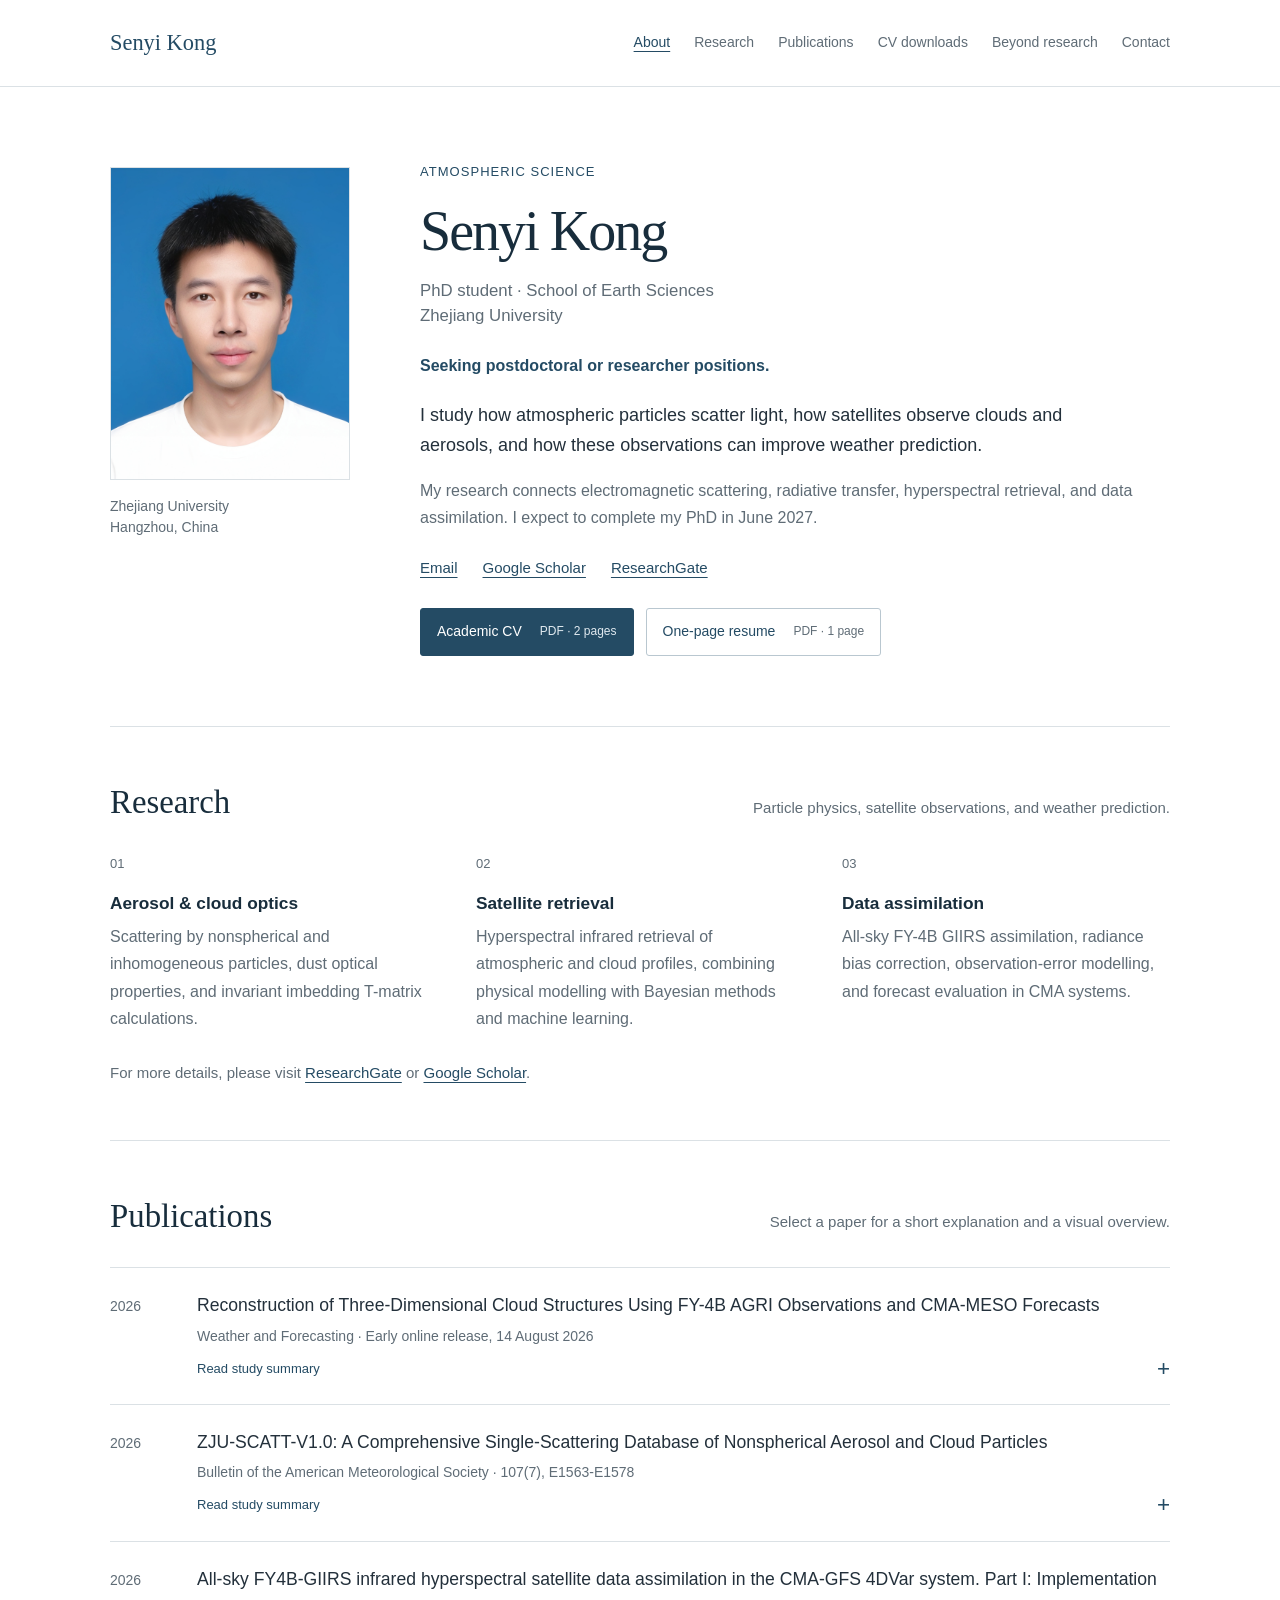
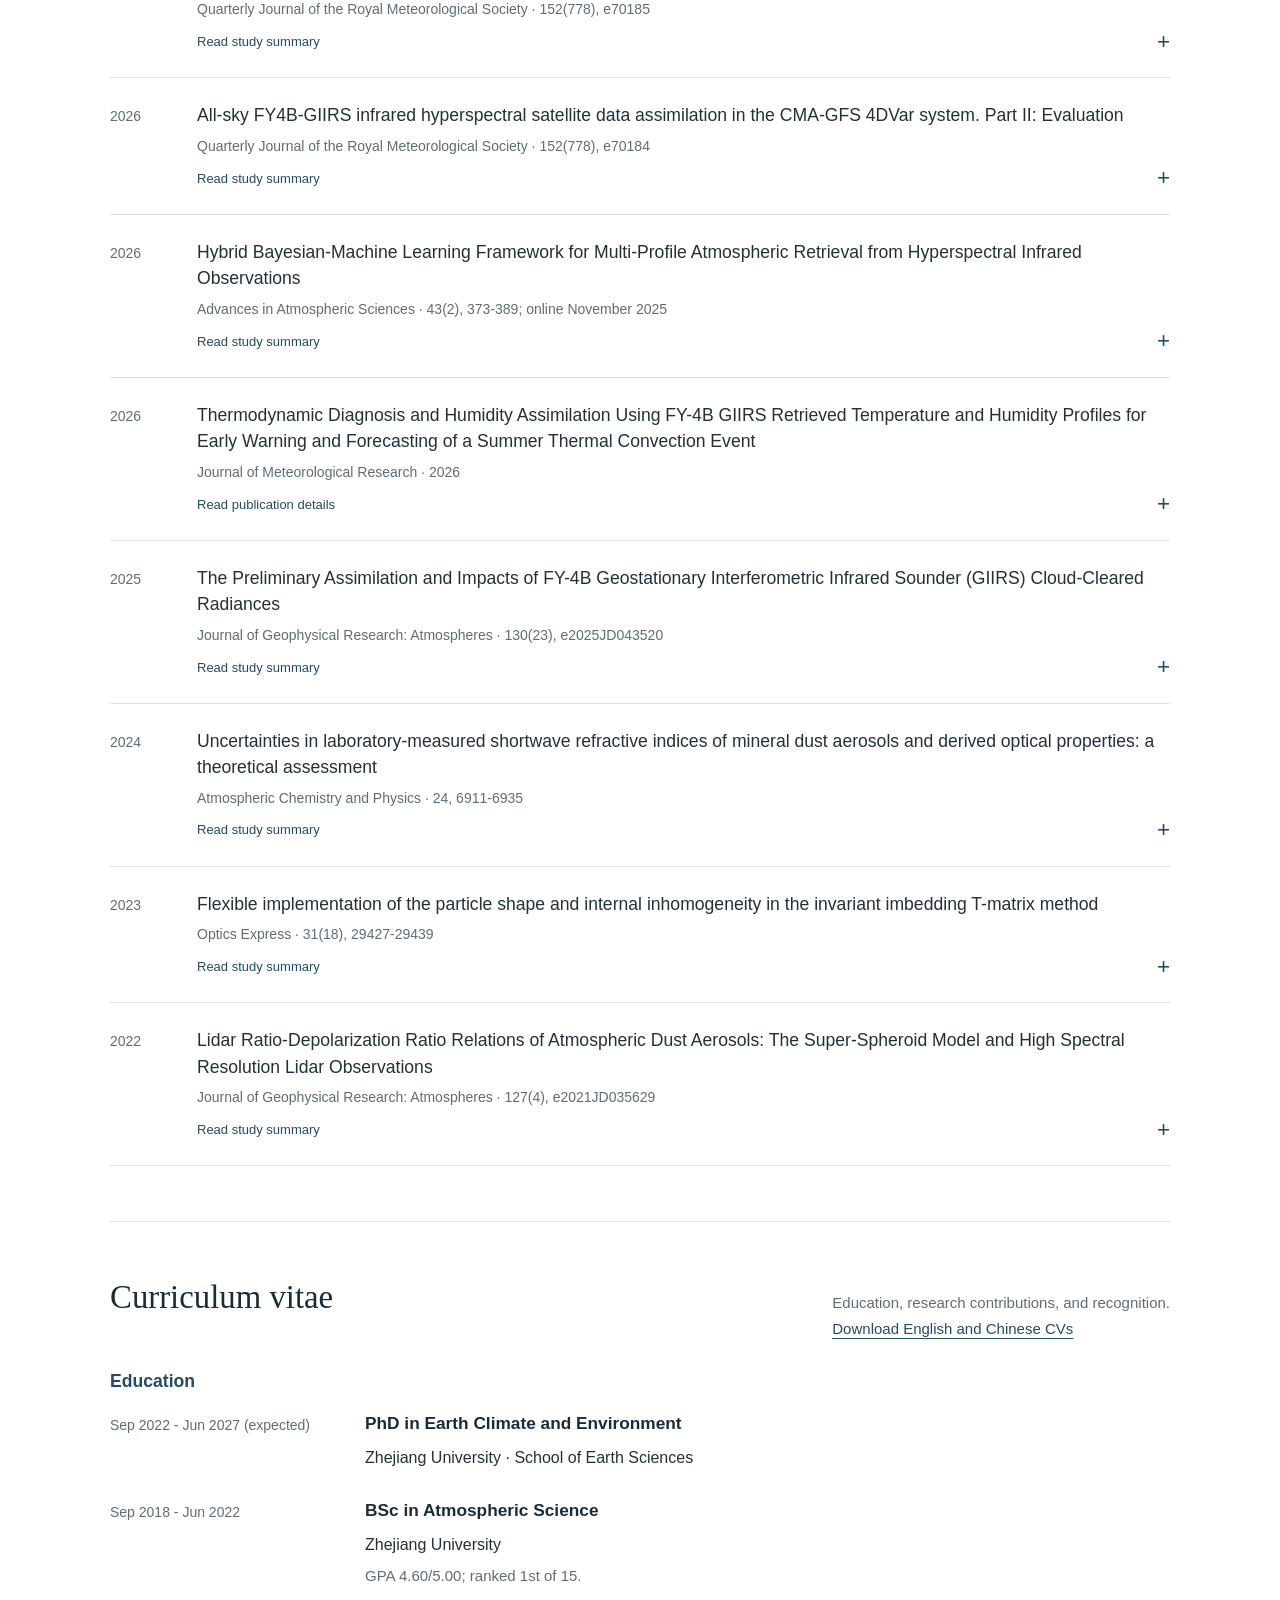
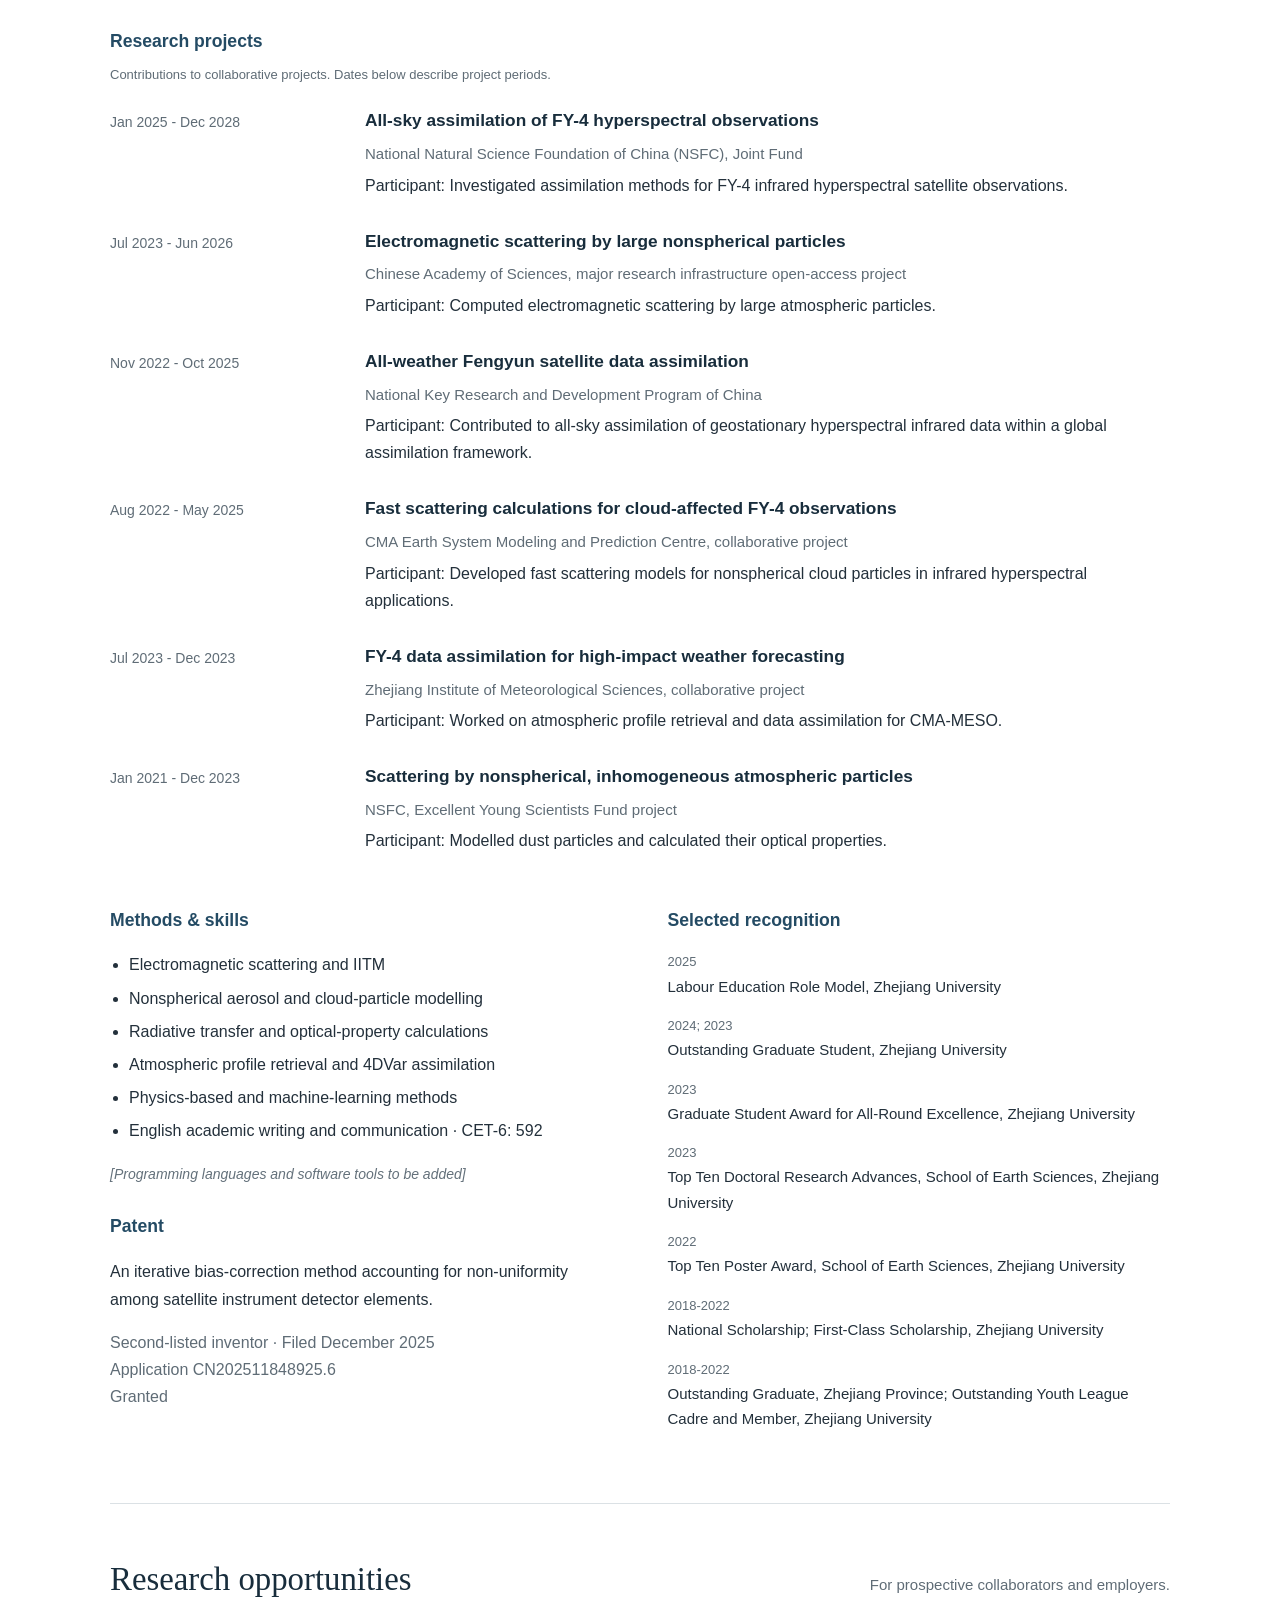
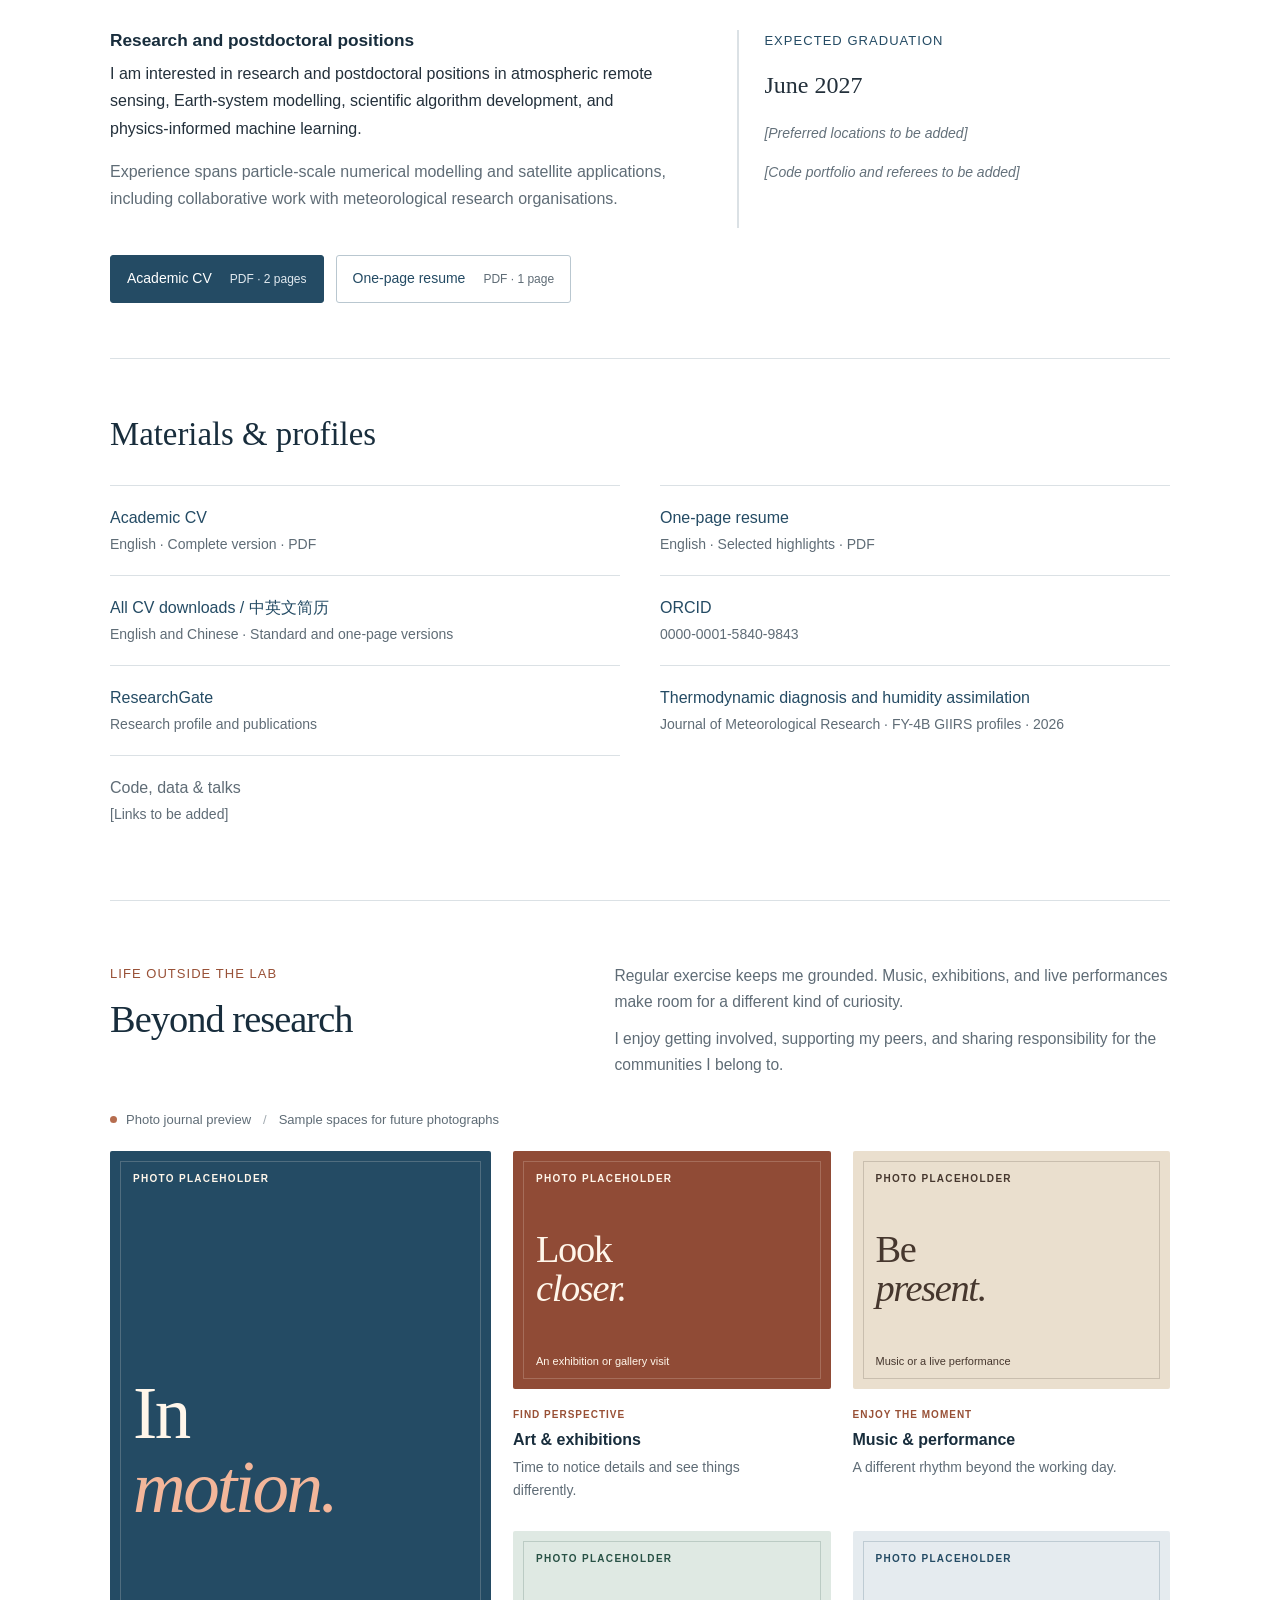
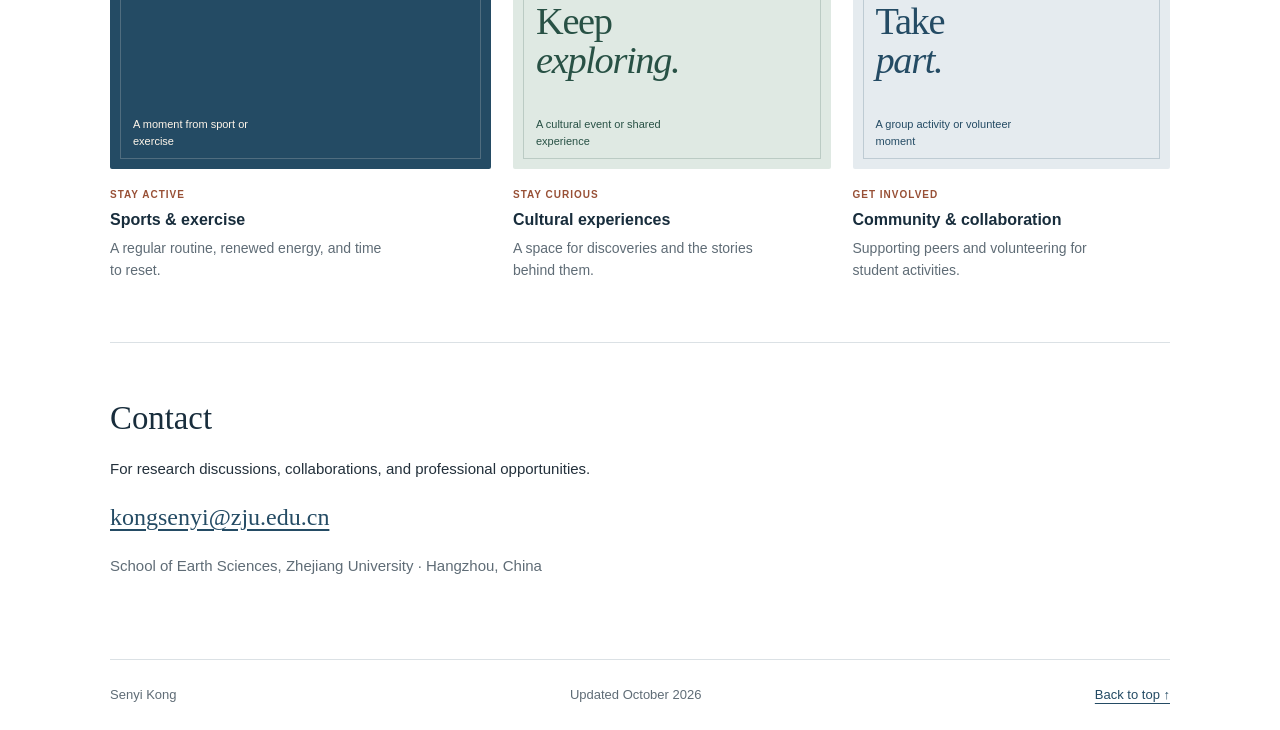
==== commit 8e74fe76: "Update bilingual CV PDFs and announce postdoctoral and researcher job search" ====
--- a/index.html
+++ b/index.html
@@ -1,134 +1,139 @@
-<!doctype html>
-<html lang="en">
-<head>
-<meta charset="utf-8"><meta name="viewport" content="width=device-width,initial-scale=1">
-<title>Senyi Kong | Atmospheric Science & Research</title>
-<meta name="description" content="Senyi Kong, PhD student at Zhejiang University. Atmospheric optics, satellite remote sensing, data assimilation, publications, and English CV.">
-<meta name="theme-color" content="#18364d">
-<link rel="canonical" href="https://cosn-k.github.io/">
-<link rel="icon" href="data:image/svg+xml,%3Csvg xmlns='http://www.w3.org/2000/svg' viewBox='0 0 64 64'%3E%3Crect width='64' height='64' rx='16' fill='%230b1e35'/%3E%3Ccircle cx='32' cy='32' r='15' fill='none' stroke='%2392bbdf' stroke-width='3'/%3E%3Cpath d='M11 38c14-8 27-10 42-4' fill='none' stroke='%23e9f0f5' stroke-width='3' stroke-linecap='round'/%3E%3Ccircle cx='47' cy='34' r='4' fill='%23de8f62'/%3E%3C/svg%3E">
-<link rel="stylesheet" href="./styles.css">
-</head>
-<body>
-<a class="skip-link" href="#main">Skip to content</a>
-<header class="site-header"><div class="shell nav-wrap">
-<a class="wordmark" href="#top" aria-label="Senyi Kong home">Senyi Kong</a>
-<nav aria-label="Primary navigation"><a href="#about">About</a><a href="#research">Research</a><a href="#publications">Publications</a><a href="cv/">CV downloads</a><a href="#personal">Beyond research</a><a href="#contact">Contact</a></nav>
-</div></header>
-<main id="main">
-<section class="intro shell" id="top" aria-labelledby="name">
-<figure class="portrait-panel">
-<img class="portrait" src="assets/senyi-kong-portrait.jpg" width="2614" height="3408" alt="Portrait of Senyi Kong" fetchpriority="high">
-<figcaption>Zhejiang University<br>Hangzhou, China</figcaption></figure>
-<div class="intro-copy" id="about"><p class="eyebrow">Atmospheric science</p><h1 id="name">Senyi Kong</h1><p class="role">PhD student · School of Earth Sciences<br>Zhejiang University</p>
-<p class="intro-description">I study how atmospheric particles scatter light, how satellites observe clouds and aerosols, and how these observations can improve weather prediction.</p>
-<p class="secondary">My research connects electromagnetic scattering, radiative transfer, hyperspectral retrieval, and data assimilation. I expect to complete my PhD in June 2027.</p>
-<div class="profile-links"><a href="mailto:kongsenyi@zju.edu.cn">Email</a><a href="https://scholar.google.com/citations?user=Wslg8nAAAAAJ&amp;hl=en" target="_blank" rel="noreferrer">Google Scholar</a><a href="https://www.researchgate.net/profile/Senyi_Kong/research" target="_blank" rel="noreferrer">ResearchGate</a></div>
-<div class="download-links"><a class="button primary" href="assets/Senyi-Kong-CV-English.pdf" download>Academic CV <span>PDF · 2 pages</span></a><a class="button" href="assets/Senyi-Kong-Resume-One-Page.pdf" download>One-page resume <span>PDF · 1 page</span></a></div>
-</div></section>
-<section class="section shell" id="research" aria-labelledby="research-title"><div class="section-header"><h2 id="research-title">Research</h2><p>Particle physics, satellite observations, and weather prediction.</p></div>
-<div class="research-grid">
-<article><span class="section-number">01</span><h3>Aerosol & cloud optics</h3><p>Scattering by nonspherical and inhomogeneous particles, dust optical properties, and invariant imbedding T-matrix calculations.</p></article>
-<article><span class="section-number">02</span><h3>Satellite retrieval</h3><p>Hyperspectral infrared retrieval of atmospheric and cloud profiles, combining physical modelling with Bayesian methods and machine learning.</p></article>
-<article><span class="section-number">03</span><h3>Data assimilation</h3><p>All-sky FY-4B GIIRS assimilation, radiance bias correction, observation-error modelling, and forecast evaluation in CMA systems.</p></article>
-</div><p class="research-profiles">For more details, please visit <a href="https://www.researchgate.net/profile/Senyi_Kong/research" target="_blank" rel="noreferrer">ResearchGate</a> or <a href="https://scholar.google.com/citations?user=Wslg8nAAAAAJ&amp;hl=en" target="_blank" rel="noreferrer">Google Scholar</a>.</p></section>
-<section class="section shell" id="publications" aria-labelledby="pub-title"><div class="section-header"><h2 id="pub-title">Publications</h2><p>Select a paper for a short explanation and a visual overview.</p></div>
-<div class="publication-list"><details class="publication" id="study-cloud3d">
-<summary><span class="pub-year">2026</span><span class="pub-heading"><span class="pub-title">Reconstruction of Three-Dimensional Cloud Structures Using FY-4B AGRI Observations and CMA-MESO Forecasts</span><span class="pub-meta">Weather and Forecasting · Early online release, 14 August 2026</span><span class="pub-read">Read study summary <span aria-hidden="true">+</span></span></span></summary>
-<div class="publication-body"><p class="pub-authors">X. Song, W. Han, S. Kong, J. Yan, K. Zhou</p><span class="topic">Cloud reconstruction</span><p>This study combines FY-4B AGRI infrared observations with CMA-MESO model fields in a Bayesian framework to reconstruct cloud water, ice, and cloud fraction in three dimensions. In a South China squall-line case, the reconstructed clouds agree more closely with brightness-temperature and radar observations. Assimilation experiments also improve the spatial representation of precipitation.</p><a class="inline-link" href="https://doi.org/10.1175/WAF-D-25-0251.1" target="_blank" rel="noreferrer">Read the paper <span aria-hidden="true">↗</span></a><span class="doi">DOI: 10.1175/WAF-D-25-0251.1</span></div></details>
-<details class="publication" id="study-scatt">
-<summary><span class="pub-year">2026</span><span class="pub-heading"><span class="pub-title">ZJU-SCATT-V1.0: A Comprehensive Single-Scattering Database of Nonspherical Aerosol and Cloud Particles</span><span class="pub-meta">Bulletin of the American Meteorological Society · 107(7), E1563-E1578</span><span class="pub-read">Read study summary <span aria-hidden="true">+</span></span></span></summary>
-<div class="publication-body"><p class="pub-authors">L. Bi, S. Kong, Y. Xi, X. Wang, W. Lin, Z. Du, W. Han, X. Zhang</p><span class="topic">Scattering database</span><p>ZJU-SCATT provides single-scattering properties for nonspherical and internally mixed aerosols and ice particles. It connects detailed electromagnetic calculations with remote sensing, radiative transfer, and data assimilation. A companion neural-network emulator makes the optical properties easier to use without repeating expensive scattering calculations.</p><figure class="paper-figure"><a href="assets/paper-scatt-figure1.webp" target="_blank" rel="noreferrer" aria-label="Enlarge Figure 1 from Bi et al. (2026)"><img src="assets/paper-scatt-figure1.webp" width="1000" height="561" alt="Particle models represented in ZJU-SCATT: black carbon, sea salt, dust, and ice crystals." loading="lazy" decoding="async"></a><figcaption>Particle models represented in ZJU-SCATT: black carbon, sea salt, dust, and ice crystals.<span>Figure 1 from <a href="https://doi.org/10.1175/BAMS-D-25-0258.1" target="_blank" rel="noreferrer">Bi et al. (2026)</a>. Original figure; click to enlarge.</span></figcaption></figure><a class="inline-link" href="https://doi.org/10.1175/BAMS-D-25-0258.1" target="_blank" rel="noreferrer">Read the paper <span aria-hidden="true">↗</span></a><span class="doi">DOI: 10.1175/BAMS-D-25-0258.1</span></div></details>
-<details class="publication" id="study-allsky1">
-<summary><span class="pub-year">2026</span><span class="pub-heading"><span class="pub-title">All-sky FY4B-GIIRS infrared hyperspectral satellite data assimilation in the CMA-GFS 4DVar system. Part I: Implementation</span><span class="pub-meta">Quarterly Journal of the Royal Meteorological Society · 152(778), e70185</span><span class="pub-read">Read study summary <span aria-hidden="true">+</span></span></span></summary>
-<div class="publication-body"><p class="pub-authors">S. Kong, W. Han, L. Bi, R. Yin</p><span class="topic">First author · Data assimilation</span><p>Clouds make infrared observations harder to assimilate because they introduce bias, non-Gaussian departures, and correlated errors. This study develops an all-sky GIIRS workflow for CMA-GFS 4DVar, combining detector-level bias correction, a cloud-dependent error model, hydrometeor-bias correction, and error inflation. The framework enables more cloud-affected water-vapour observations to pass quality control.</p><figure class="paper-figure"><a href="assets/paper-allsky1-figure11.webp" target="_blank" rel="noreferrer" aria-label="Enlarge Figure 11 from Kong et al. (2026), Part I"><img src="assets/paper-allsky1-figure11.webp" width="3117" height="2093" alt="Mean observation-minus-background departures for three GIIRS channels, before and after cloud bias correction." loading="lazy" decoding="async"></a><figcaption>Mean observation-minus-background departures for three GIIRS channels, before and after cloud bias correction.<span>Figure 11 from <a href="https://doi.org/10.1002/qj.70185" target="_blank" rel="noreferrer">Kong et al. (2026), Part I</a>. Original figure; click to enlarge.</span></figcaption></figure><a class="inline-link" href="https://doi.org/10.1002/qj.70185" target="_blank" rel="noreferrer">Read the paper <span aria-hidden="true">↗</span></a><span class="doi">DOI: 10.1002/qj.70185</span></div></details>
-<details class="publication" id="study-allsky2">
-<summary><span class="pub-year">2026</span><span class="pub-heading"><span class="pub-title">All-sky FY4B-GIIRS infrared hyperspectral satellite data assimilation in the CMA-GFS 4DVar system. Part II: Evaluation</span><span class="pub-meta">Quarterly Journal of the Royal Meteorological Society · 152(778), e70184</span><span class="pub-read">Read study summary <span aria-hidden="true">+</span></span></span></summary>
-<div class="publication-body"><p class="pub-authors">S. Kong, W. Han, L. Bi, R. Yin</p><span class="topic">First author · Forecast evaluation</span><p>The second paper evaluates the all-sky system using single-observation experiments, typhoon cases, and cycling assimilation. It reports improvements in humidity analysis and medium-range forecast skill, while short-range global effects are largely neutral. The evaluation also shows how cloud effects change the vertical sensitivity of infrared water-vapour channels.</p><figure class="paper-figure"><a href="assets/paper-allsky2-figure4.webp" target="_blank" rel="noreferrer" aria-label="Enlarge Figure 4 from Kong et al. (2026), Part II"><img src="assets/paper-allsky2-figure4.webp" width="3662" height="3653" alt="Typhoon Khanun and Gaemi: observed and forecast tracks, with track, pressure, and wind errors across assimilation experiments." loading="lazy" decoding="async"></a><figcaption>Typhoon Khanun and Gaemi: observed and forecast tracks, with track, pressure, and wind errors across assimilation experiments.<span>Figure 4 from <a href="https://doi.org/10.1002/qj.70184" target="_blank" rel="noreferrer">Kong et al. (2026), Part II</a>. Original figure; click to enlarge.</span></figcaption></figure><a class="inline-link" href="https://doi.org/10.1002/qj.70184" target="_blank" rel="noreferrer">Read the paper <span aria-hidden="true">↗</span></a><span class="doi">DOI: 10.1002/qj.70184</span></div></details>
-<details class="publication" id="study-bayesian">
-<summary><span class="pub-year">2026</span><span class="pub-heading"><span class="pub-title">Hybrid Bayesian-Machine Learning Framework for Multi-Profile Atmospheric Retrieval from Hyperspectral Infrared Observations</span><span class="pub-meta">Advances in Atmospheric Sciences · 43(2), 373-389; online November 2025</span><span class="pub-read">Read study summary <span aria-hidden="true">+</span></span></span></summary>
-<div class="publication-body"><p class="pub-authors">S. Kong, L. Bi, W. Han, R. Yin, H. Zhang</p><span class="topic">First author · Physics &amp; machine learning</span><p>A Bayesian method first adjusts ERA5 profiles to improve consistency with GIIRS infrared observations. Those profiles then train TERNet, a Transformer-ResNet model that retrieves temperature, humidity, ozone, and cloud properties. Independent comparisons with radiosonde and CALIPSO observations test how well the approach transfers across different weather conditions.</p><figure class="paper-figure"><a href="assets/paper-bayesian-figure8.webp" target="_blank" rel="noreferrer" aria-label="Enlarge Figure 8 from Kong et al. (2026)"><img src="assets/paper-bayesian-figure8.webp" width="3150" height="2054" alt="TERNet predictions against test-set targets for temperature, humidity, ozone, cloud fraction, ice water, and liquid water." loading="lazy" decoding="async"></a><figcaption>TERNet predictions against test-set targets for temperature, humidity, ozone, cloud fraction, ice water, and liquid water.<span>Figure 8 from <a href="https://doi.org/10.1007/s00376-025-5070-9" target="_blank" rel="noreferrer">Kong et al. (2026)</a>. Original figure; click to enlarge.</span></figcaption></figure><a class="inline-link" href="https://doi.org/10.1007/s00376-025-5070-9" target="_blank" rel="noreferrer">Read the paper <span aria-hidden="true">↗</span></a><span class="doi">DOI: 10.1007/s00376-025-5070-9</span></div></details>
-<details class="publication" id="study-cloudcleared">
-<summary><span class="pub-year">2025</span><span class="pub-heading"><span class="pub-title">The Preliminary Assimilation and Impacts of FY-4B Geostationary Interferometric Infrared Sounder (GIIRS) Cloud-Cleared Radiances</span><span class="pub-meta">Journal of Geophysical Research: Atmospheres · 130(23), e2025JD043520</span><span class="pub-read">Read study summary <span aria-hidden="true">+</span></span></span></summary>
-<div class="publication-body"><p class="pub-authors">R. Yin, W. Han, Z. Zhao, X. Gong, S. Kong, F. Zhang, J. Li</p><span class="topic">Satellite observations</span><p>Cloud clearing offers another route to using infrared observations affected by clouds. This study uses an AGRI cloud mask to derive GIIRS cloud-cleared radiances, then evaluates them in a month of CMA-GFS assimilation experiments. The additional observations produce modest improvements in several analysis fields and promising forecast effects, including precipitation and typhoon cases.</p><figure class="paper-figure"><a href="assets/paper-cloudcleared-figure2.webp" target="_blank" rel="noreferrer" aria-label="Enlarge Figure 2 from Yin et al. (2025)"><img src="assets/paper-cloudcleared-figure2.webp" width="1316" height="484" alt="GIIRS observation coverage during two typhoon cases: clear-sky observations in blue and successful cloud-cleared radiances in red." loading="lazy" decoding="async"></a><figcaption>GIIRS observation coverage during two typhoon cases: clear-sky observations in blue and successful cloud-cleared radiances in red.<span>Figure 2 from <a href="https://doi.org/10.1029/2025JD043520" target="_blank" rel="noreferrer">Yin et al. (2025)</a>. Original figure; click to enlarge.</span></figcaption></figure><a class="inline-link" href="https://doi.org/10.1029/2025JD043520" target="_blank" rel="noreferrer">Read the paper <span aria-hidden="true">↗</span></a><span class="doi">DOI: 10.1029/2025JD043520</span></div></details>
-<details class="publication" id="study-dust">
-<summary><span class="pub-year">2024</span><span class="pub-heading"><span class="pub-title">Uncertainties in laboratory-measured shortwave refractive indices of mineral dust aerosols and derived optical properties: a theoretical assessment</span><span class="pub-meta">Atmospheric Chemistry and Physics · 24, 6911-6935</span><span class="pub-read">Read study summary <span aria-hidden="true">+</span></span></span></summary>
-<div class="publication-body"><p class="pub-authors">S. Kong, Z. Wang, L. Bi</p><span class="topic">First author · Optical uncertainty</span><p>This numerical study tests what happens when irregular, internally mixed dust is treated as homogeneous spheres during refractive-index retrieval. Shape and particle-sizing assumptions can bias the retrieved absorption and the optical properties calculated afterwards. The results support using consistent nonspherical models for both retrieval and downstream optical simulations.</p><figure class="paper-figure"><a href="assets/paper-dust-figure3.webp" target="_blank" rel="noreferrer" aria-label="Enlarge Figure 3 from Kong, Wang and Bi (2024)"><img src="assets/paper-dust-figure3.webp" width="2067" height="2088" alt="How assumed dust shape and composition affect conversions between optical and geometric particle diameters." loading="lazy" decoding="async"></a><figcaption>How assumed dust shape and composition affect conversions between optical and geometric particle diameters.<span>Figure 3 from <a href="https://doi.org/10.5194/acp-24-6911-2024" target="_blank" rel="noreferrer">Kong, Wang and Bi (2024)</a> · <a href="https://creativecommons.org/licenses/by/4.0/" target="_blank" rel="noreferrer">CC BY 4.0</a>. Original figure; click to enlarge.</span></figcaption></figure><a class="inline-link" href="https://doi.org/10.5194/acp-24-6911-2024" target="_blank" rel="noreferrer">Read the paper <span aria-hidden="true">↗</span></a><span class="doi">DOI: 10.5194/acp-24-6911-2024</span></div></details>
-<details class="publication" id="study-iitm">
-<summary><span class="pub-year">2023</span><span class="pub-heading"><span class="pub-title">Flexible implementation of the particle shape and internal inhomogeneity in the invariant imbedding T-matrix method</span><span class="pub-meta">Optics Express · 31(18), 29427-29439</span><span class="pub-read">Read study summary <span aria-hidden="true">+</span></span></span></summary>
-<div class="publication-body"><p class="pub-authors">Z. Wang, L. Bi, S. Kong</p><span class="topic">Electromagnetic modelling</span><p>This methods paper addresses how particle shape and internal material variation are represented in the invariant imbedding T-matrix method. A more flexible representation enables scattering calculations for particles whose geometry and composition are more complex than homogeneous spheres. It supports the physical modelling needed for atmospheric particle optics.</p><figure class="paper-figure"><a href="assets/paper-iitm-figure2.webp" target="_blank" rel="noreferrer" aria-label="Enlarge Figure 2 from Wang, Bi and Kong (2023)"><img src="assets/paper-iitm-figure2.webp" width="1105" height="271" alt="A super-spheroid and its spherical layers on a discrete grid; red cells identify material inside the particle." loading="lazy" decoding="async"></a><figcaption>A super-spheroid and its spherical layers on a discrete grid; red cells identify material inside the particle.<span>Figure 2 from <a href="https://doi.org/10.1364/OE.498190" target="_blank" rel="noreferrer">Wang, Bi and Kong (2023)</a>. Original figure; click to enlarge.</span></figcaption></figure><a class="inline-link" href="https://doi.org/10.1364/OE.498190" target="_blank" rel="noreferrer">Read the paper <span aria-hidden="true">↗</span></a><span class="doi">DOI: 10.1364/OE.498190</span></div></details>
-<details class="publication" id="study-lidar">
-<summary><span class="pub-year">2022</span><span class="pub-heading"><span class="pub-title">Lidar Ratio-Depolarization Ratio Relations of Atmospheric Dust Aerosols: The Super-Spheroid Model and High Spectral Resolution Lidar Observations</span><span class="pub-meta">Journal of Geophysical Research: Atmospheres · 127(4), e2021JD035629</span><span class="pub-read">Read study summary <span aria-hidden="true">+</span></span></span></summary>
-<div class="publication-body"><p class="pub-authors">S. Kong, K. Sato, L. Bi</p><span class="topic">First author · Lidar remote sensing</span><p>Dust particles are irregular, and their shape affects how lidar signals are interpreted. This study varies super-spheroid shape, size, and refractive index in scattering calculations at 355 nm, then compares lidar and depolarization ratios with NASA airborne observations. The model explains a broad range of observed dust optical behaviour.</p><figure class="paper-figure"><a href="assets/paper-lidar-figure9.webp" target="_blank" rel="noreferrer" aria-label="Enlarge Figure 9 from Kong, Sato and Bi (2022)"><img src="assets/paper-lidar-figure9.webp" width="1658" height="1757" alt="Super-spheroid simulations compared with airborne HSRL-2 observations of lidar and depolarization ratios at 355 nm." loading="lazy" decoding="async"></a><figcaption>Super-spheroid simulations compared with airborne HSRL-2 observations of lidar and depolarization ratios at 355 nm.<span>Figure 9 from <a href="https://doi.org/10.1029/2021JD035629" target="_blank" rel="noreferrer">Kong, Sato and Bi (2022)</a>. Original figure; click to enlarge.</span></figcaption></figure><a class="inline-link" href="https://doi.org/10.1029/2021JD035629" target="_blank" rel="noreferrer">Read the paper <span aria-hidden="true">↗</span></a><span class="doi">DOI: 10.1029/2021JD035629</span></div></details></div>
-</section>
-<section class="section shell" id="resume" aria-labelledby="cv-title"><div class="section-header"><h2 id="cv-title">Curriculum vitae</h2><p>Education, research contributions, and recognition.<br><a href="cv/">Download English and Chinese CVs</a></p></div>
-<div class="cv-group"><h3 class="group-heading">Education</h3><article class="cv-row"><p class="date">Sep 2022 - Jun 2027 (expected)</p><div><h3>PhD in Earth Climate and Environment</h3><p>Zhejiang University · School of Earth Sciences</p><p class="secondary">Direct-entry doctoral programme. All doctoral coursework completed.</p></div></article>
-<article class="cv-row"><p class="date">Sep 2018 - Jun 2022</p><div><h3>BSc in Atmospheric Science</h3><p>Zhejiang University</p><p class="secondary">GPA 4.60; ranked first in class.</p></div></article></div>
-<div class="cv-group"><h3 class="group-heading">Research projects</h3><p class="section-note">Contributions to collaborative projects. Dates below describe project periods.</p><article class="cv-row project"><p class="date">Jan 2025 - Dec 2028</p><div><h3>All-sky assimilation of FY-4 hyperspectral observations</h3><p class="secondary">National Natural Science Foundation of China (NSFC), Joint Fund</p><p>Research on assimilation methods for FY-4 infrared hyperspectral satellite observations.</p></div></article>
-<article class="cv-row project"><p class="date">Jul 2023 - Jun 2026</p><div><h3>Electromagnetic scattering by large nonspherical particles</h3><p class="secondary">Chinese Academy of Sciences, major research infrastructure open-access project</p><p>Numerical computation of electromagnetic scattering by large atmospheric particles.</p></div></article>
-<article class="cv-row project"><p class="date">Nov 2022 - Oct 2025</p><div><h3>All-weather Fengyun satellite data assimilation</h3><p class="secondary">National Key Research and Development Program of China</p><p>All-sky assimilation of geostationary hyperspectral infrared data within a global/regional assimilation framework.</p></div></article>
-<article class="cv-row project"><p class="date">Aug 2022 - May 2025</p><div><h3>Fast scattering calculations for cloud-affected FY-4 observations</h3><p class="secondary">CMA Earth System Modeling and Prediction Centre, collaborative project</p><p>Fast scattering models for nonspherical cloud particles in infrared hyperspectral applications.</p></div></article>
-<article class="cv-row project"><p class="date">Jul 2023 - Dec 2023</p><div><h3>FY-4 data assimilation for high-impact weather forecasting</h3><p class="secondary">Zhejiang Institute of Meteorological Sciences, collaborative project</p><p>Atmospheric profile retrieval and data assimilation for CMA-MESO.</p></div></article>
-<article class="cv-row project"><p class="date">Jan 2021 - Dec 2023</p><div><h3>Scattering by nonspherical, inhomogeneous atmospheric particles</h3><p class="secondary">NSFC, Excellent Young Scientists Fund project</p><p>Dust-particle modelling and optical-property calculations.</p></div></article></div>
-<div class="cv-columns"><div><h3 class="group-heading">Methods & skills</h3><ul class="plain-list"><li>Electromagnetic scattering and IITM</li><li>Nonspherical aerosol and cloud-particle modelling</li><li>Radiative transfer and optical-property calculations</li><li>Atmospheric profile retrieval and 4DVar assimilation</li><li>Physics-based and machine-learning methods</li><li>English academic writing and communication · CET-6: 592</li></ul><p class="placeholder">[Programming languages and software tools to be added]</p>
-<h3 class="group-heading patent-heading">Patent</h3><p>An iterative bias-correction method accounting for non-uniformity among satellite instrument detector elements.</p><p class="secondary">Second-listed inventor · Filed December 2025<br>Application CN202511848925.6<br>Granted</p></div>
-<div><h3 class="group-heading">Selected recognition</h3><ul class="awards"><li><span>2025</span>Labour Education Role Model, Zhejiang University</li><li><span>2024; 2023</span>Outstanding Graduate Student, Zhejiang University</li><li><span>2023</span>Graduate Student Award for All-Round Excellence, Zhejiang University</li><li><span>2023</span>Top Ten Doctoral Research Advances, School of Earth Sciences, Zhejiang University</li><li><span>2022</span>Top Ten Poster Award, School of Earth Sciences, Zhejiang University</li><li><span>2018-2022</span>National Scholarship; First-Class Scholarship, Zhejiang University</li><li><span>2018-2022</span>Outstanding Graduate, Zhejiang Province; Outstanding Youth League Cadre and Member, Zhejiang University</li></ul></div></div>
-</section>
-<section class="section shell" id="opportunities" aria-labelledby="opportunity-title"><div class="section-header"><h2 id="opportunity-title">Research opportunities</h2><p>For prospective collaborators and employers.</p></div>
-<div class="opportunities"><div><h3>Research and postdoctoral positions</h3><p>I am interested in research and postdoctoral positions in atmospheric remote sensing, Earth-system modelling, scientific algorithm development, and physics-informed machine learning.</p><p class="secondary">Experience spans particle-scale numerical modelling and satellite applications, including collaborative work with meteorological research organisations.</p></div><div class="application-note"><p class="small-label">Expected graduation</p><p class="graduation">June 2027</p><p class="placeholder">[Preferred locations to be added]</p><p class="placeholder">[Code portfolio and referees to be added]</p></div></div><div class="download-links"><a class="button primary" href="assets/Senyi-Kong-CV-English.pdf" download>Academic CV <span>PDF · 2 pages</span></a><a class="button" href="assets/Senyi-Kong-Resume-One-Page.pdf" download>One-page resume <span>PDF · 1 page</span></a></div>
-</section>
-<section class="section shell" id="materials" aria-labelledby="materials-title"><div class="section-header"><h2 id="materials-title">Materials & profiles</h2></div><div class="resource-grid">
-<a href="assets/Senyi-Kong-CV-English.pdf" download><strong>Academic CV</strong><span>English · Complete version · PDF</span></a>
-<a href="assets/Senyi-Kong-Resume-One-Page.pdf" download><strong>One-page resume</strong><span>English · Selected highlights · PDF</span></a>
-<a href="cv/"><strong>All CV downloads / 中英文简历</strong><span>English and Chinese · Standard and one-page versions</span></a>
-<a href="https://orcid.org/0000-0001-5840-9843" target="_blank" rel="noreferrer"><strong>ORCID</strong><span>0000-0001-5840-9843</span></a>
-<a href="https://www.researchgate.net/profile/Senyi_Kong/research" target="_blank" rel="noreferrer"><strong>ResearchGate</strong><span>Research profile and publications</span></a>
-<a href="https://jmr.cmsjournal.net/article/doi/10.1007/s13351-026-5287-2" target="_blank" rel="noreferrer"><strong>Additional journal article</strong><span>JMR · Article details to be added</span></a>
-<div class="resource-placeholder"><strong>Code, data & talks</strong><span>[Links to be added]</span></div>
-</div></section>
-<section class="section shell personal-section" id="personal" aria-labelledby="personal-title">
-  <div class="personal-heading">
-    <div><p class="eyebrow">Life outside the lab</p><h2 id="personal-title">Beyond research</h2></div>
-    <div class="personal-copy"><p>Regular exercise keeps me grounded. Music, exhibitions, and live performances make room for a different kind of curiosity.</p><p>I enjoy getting involved, supporting my peers, and sharing responsibility for the communities I belong to.</p></div>
-  </div>
-  <p class="gallery-note"><span class="draft-dot" aria-hidden="true"></span>Photo journal preview <span class="note-divider" aria-hidden="true">/</span><span>Sample spaces for future photographs</span></p>
-  <div class="activity-grid">
-    <figure class="activity activity-sport">
-      <div class="activity-media activity-placeholder" role="img" aria-label="Photo placeholder for sports or a regular exercise activity">
-        <span class="photo-tag" aria-hidden="true">Photo placeholder</span>
-        <span class="placeholder-word" aria-hidden="true">In<br><em>motion.</em></span>
-        <span class="photo-hint" aria-hidden="true">A moment from sport or exercise</span>
-      </div>
-      <figcaption><span class="activity-label">Stay active</span><h3>Sports &amp; exercise</h3><p>A regular routine, renewed energy, and time to reset.</p></figcaption>
-    </figure>
-    <figure class="activity activity-art">
-      <div class="activity-media activity-placeholder" role="img" aria-label="Photo placeholder for an art exhibition or gallery visit">
-        <span class="photo-tag" aria-hidden="true">Photo placeholder</span><span class="placeholder-word" aria-hidden="true">Look<br><em>closer.</em></span><span class="photo-hint" aria-hidden="true">An exhibition or gallery visit</span>
-      </div>
-      <figcaption><span class="activity-label">Find perspective</span><h3>Art &amp; exhibitions</h3><p>Time to notice details and see things differently.</p></figcaption>
-    </figure>
-    <figure class="activity activity-music">
-      <div class="activity-media activity-placeholder" role="img" aria-label="Photo placeholder for music or a live performance">
-        <span class="photo-tag" aria-hidden="true">Photo placeholder</span><span class="placeholder-word" aria-hidden="true">Be<br><em>present.</em></span><span class="photo-hint" aria-hidden="true">Music or a live performance</span>
-      </div>
-      <figcaption><span class="activity-label">Enjoy the moment</span><h3>Music &amp; performance</h3><p>A different rhythm beyond the working day.</p></figcaption>
-    </figure>
-    <figure class="activity activity-culture">
-      <div class="activity-media activity-placeholder" role="img" aria-label="Photo placeholder reserved for a future cultural event photograph">
-        <span class="photo-tag" aria-hidden="true">Photo placeholder</span><span class="placeholder-word" aria-hidden="true">Keep<br><em>exploring.</em></span><span class="photo-hint" aria-hidden="true">A cultural event or shared experience</span>
-      </div>
-      <figcaption><span class="activity-label">Stay curious</span><h3>Cultural experiences</h3><p>A space for discoveries and the stories behind them.</p></figcaption>
-    </figure>
-    <figure class="activity activity-community">
-      <div class="activity-media activity-placeholder" role="img" aria-label="Photo placeholder for a group activity or student volunteer event">
-        <span class="photo-tag" aria-hidden="true">Photo placeholder</span><span class="placeholder-word" aria-hidden="true">Take<br><em>part.</em></span><span class="photo-hint" aria-hidden="true">A group activity or volunteer moment</span>
-      </div>
-      <figcaption><span class="activity-label">Get involved</span><h3>Community &amp; collaboration</h3><p>Supporting peers and volunteering for student activities.</p></figcaption>
-    </figure>
-  </div>
-</section>
-<section class="section shell contact-section" id="contact" aria-labelledby="contact-title"><h2 id="contact-title">Contact</h2><p>For research discussions, collaborations, and professional opportunities.</p><a class="email-link" href="mailto:kongsenyi@zju.edu.cn">kongsenyi@zju.edu.cn</a><p class="secondary">School of Earth Sciences, Zhejiang University · Hangzhou, China</p></section>
-</main>
-<footer class="shell"><span>Senyi Kong</span><span>Updated September 2026</span><a href="#top">Back to top ↑</a></footer>
-<script src="./script.js" defer></script>
-</body></html>
+<!DOCTYPE html>
+
+<html lang="en">
+<head>
+<meta charset="utf-8"/><meta content="width=device-width,initial-scale=1" name="viewport"/>
+<title>Senyi Kong | Atmospheric Science &amp; Research</title>
+<meta content="Senyi Kong, PhD student at Zhejiang University. Atmospheric optics, satellite remote sensing, data assimilation, publications, and English CV." name="description"/>
+<meta content="#18364d" name="theme-color"/>
+<link href="https://senyi-kong.github.io/" rel="canonical"/>
+<link href="data:image/svg+xml,%3Csvg xmlns='http://www.w3.org/2000/svg' viewBox='0 0 64 64'%3E%3Crect width='64' height='64' rx='16' fill='%230b1e35'/%3E%3Ccircle cx='32' cy='32' r='15' fill='none' stroke='%2392bbdf' stroke-width='3'/%3E%3Cpath d='M11 38c14-8 27-10 42-4' fill='none' stroke='%23e9f0f5' stroke-width='3' stroke-linecap='round'/%3E%3Ccircle cx='47' cy='34' r='4' fill='%23de8f62'/%3E%3C/svg%3E" rel="icon"/>
+<link href="./styles.css" rel="stylesheet"/>
+</head>
+<body>
+<a class="skip-link" href="#main">Skip to content</a>
+<header class="site-header"><div class="shell nav-wrap">
+<a aria-label="Senyi Kong home" class="wordmark" href="#top">Senyi Kong</a>
+<nav aria-label="Primary navigation"><a href="#about">About</a><a href="#research">Research</a><a href="#publications">Publications</a><a href="cv/">CV downloads</a><a href="#personal">Beyond research</a><a href="#contact">Contact</a></nav>
+</div></header>
+<main id="main">
+<section aria-labelledby="name" class="intro shell" id="top">
+<figure class="portrait-panel">
+<img alt="Portrait of Senyi Kong" class="portrait" fetchpriority="high" height="3408" src="assets/senyi-kong-portrait.jpg" width="2614"/>
+<figcaption>Zhejiang University<br/>Hangzhou, China</figcaption></figure>
+<div class="intro-copy" id="about"><p class="eyebrow">Atmospheric science</p><h1 id="name">Senyi Kong</h1><p class="role">PhD student · School of Earth Sciences<br/>Zhejiang University</p>
+<p class="opportunity-status"><strong>Seeking postdoctoral or researcher positions.</strong></p>
+<p class="intro-description">I study how atmospheric particles scatter light, how satellites observe clouds and aerosols, and how these observations can improve weather prediction.</p>
+<p class="secondary">My research connects electromagnetic scattering, radiative transfer, hyperspectral retrieval, and data assimilation. I expect to complete my PhD in June 2027.</p>
+<div class="profile-links"><a href="mailto:kongsenyi@zju.edu.cn">Email</a><a href="https://scholar.google.com/citations?user=Wslg8nAAAAAJ&amp;hl=en" rel="noreferrer" target="_blank">Google Scholar</a><a href="https://www.researchgate.net/profile/Senyi_Kong/research" rel="noreferrer" target="_blank">ResearchGate</a></div>
+<div class="download-links"><a class="button primary" download="" href="assets/Senyi-Kong-CV-English.pdf">Academic CV <span>PDF · 2 pages</span></a><a class="button" download="" href="assets/Senyi-Kong-Resume-One-Page.pdf">One-page resume <span>PDF · 1 page</span></a></div>
+</div></section>
+<section aria-labelledby="research-title" class="section shell" id="research"><div class="section-header"><h2 id="research-title">Research</h2><p>Particle physics, satellite observations, and weather prediction.</p></div>
+<div class="research-grid">
+<article><span class="section-number">01</span><h3>Aerosol &amp; cloud optics</h3><p>Scattering by nonspherical and inhomogeneous particles, dust optical properties, and invariant imbedding T-matrix calculations.</p></article>
+<article><span class="section-number">02</span><h3>Satellite retrieval</h3><p>Hyperspectral infrared retrieval of atmospheric and cloud profiles, combining physical modelling with Bayesian methods and machine learning.</p></article>
+<article><span class="section-number">03</span><h3>Data assimilation</h3><p>All-sky FY-4B GIIRS assimilation, radiance bias correction, observation-error modelling, and forecast evaluation in CMA systems.</p></article>
+</div><p class="research-profiles">For more details, please visit <a href="https://www.researchgate.net/profile/Senyi_Kong/research" rel="noreferrer" target="_blank">ResearchGate</a> or <a href="https://scholar.google.com/citations?user=Wslg8nAAAAAJ&amp;hl=en" rel="noreferrer" target="_blank">Google Scholar</a>.</p></section>
+<section aria-labelledby="pub-title" class="section shell" id="publications"><div class="section-header"><h2 id="pub-title">Publications</h2><p>Select a paper for a short explanation and a visual overview.</p></div>
+<div class="publication-list"><details class="publication" id="study-cloud3d">
+<summary><span class="pub-year">2026</span><span class="pub-heading"><span class="pub-title">Reconstruction of Three-Dimensional Cloud Structures Using FY-4B AGRI Observations and CMA-MESO Forecasts</span><span class="pub-meta">Weather and Forecasting · Early online release, 14 August 2026</span><span class="pub-read">Read study summary <span aria-hidden="true">+</span></span></span></summary>
+<div class="publication-body"><p class="pub-authors">X. Song, W. Han, S. Kong, J. Yan, K. Zhou</p><span class="topic">Cloud reconstruction</span><p>This study combines FY-4B AGRI infrared observations with CMA-MESO model fields in a Bayesian framework to reconstruct cloud water, ice, and cloud fraction in three dimensions. In a South China squall-line case, the reconstructed clouds agree more closely with brightness-temperature and radar observations. Assimilation experiments also improve the spatial representation of precipitation.</p><a class="inline-link" href="https://doi.org/10.1175/WAF-D-25-0251.1" rel="noreferrer" target="_blank">Read the paper <span aria-hidden="true">↗</span></a><span class="doi">DOI: 10.1175/WAF-D-25-0251.1</span></div></details>
+<details class="publication" id="study-scatt">
+<summary><span class="pub-year">2026</span><span class="pub-heading"><span class="pub-title">ZJU-SCATT-V1.0: A Comprehensive Single-Scattering Database of Nonspherical Aerosol and Cloud Particles</span><span class="pub-meta">Bulletin of the American Meteorological Society · 107(7), E1563-E1578</span><span class="pub-read">Read study summary <span aria-hidden="true">+</span></span></span></summary>
+<div class="publication-body"><p class="pub-authors">L. Bi, S. Kong, Y. Xi, X. Wang, W. Lin, Z. Du, W. Han, X. Zhang</p><span class="topic">Scattering database</span><p>ZJU-SCATT provides single-scattering properties for nonspherical and internally mixed aerosols and ice particles. It connects detailed electromagnetic calculations with remote sensing, radiative transfer, and data assimilation. A companion neural-network emulator makes the optical properties easier to use without repeating expensive scattering calculations.</p><figure class="paper-figure"><a aria-label="Enlarge Figure 1 from Bi et al. (2026)" href="assets/paper-scatt-figure1.webp" rel="noreferrer" target="_blank"><img alt="Particle models represented in ZJU-SCATT: black carbon, sea salt, dust, and ice crystals." decoding="async" height="561" loading="lazy" src="assets/paper-scatt-figure1.webp" width="1000"/></a><figcaption>Particle models represented in ZJU-SCATT: black carbon, sea salt, dust, and ice crystals.<span>Figure 1 from <a href="https://doi.org/10.1175/BAMS-D-25-0258.1" rel="noreferrer" target="_blank">Bi et al. (2026)</a>. Original figure; click to enlarge.</span></figcaption></figure><a class="inline-link" href="https://doi.org/10.1175/BAMS-D-25-0258.1" rel="noreferrer" target="_blank">Read the paper <span aria-hidden="true">↗</span></a><span class="doi">DOI: 10.1175/BAMS-D-25-0258.1</span></div></details>
+<details class="publication" id="study-allsky1">
+<summary><span class="pub-year">2026</span><span class="pub-heading"><span class="pub-title">All-sky FY4B-GIIRS infrared hyperspectral satellite data assimilation in the CMA-GFS 4DVar system. Part I: Implementation</span><span class="pub-meta">Quarterly Journal of the Royal Meteorological Society · 152(778), e70185</span><span class="pub-read">Read study summary <span aria-hidden="true">+</span></span></span></summary>
+<div class="publication-body"><p class="pub-authors">S. Kong, W. Han, L. Bi, R. Yin</p><span class="topic">First author · Data assimilation</span><p>Clouds make infrared observations harder to assimilate because they introduce bias, non-Gaussian departures, and correlated errors. This study develops an all-sky GIIRS workflow for CMA-GFS 4DVar, combining detector-level bias correction, a cloud-dependent error model, hydrometeor-bias correction, and error inflation. The framework enables more cloud-affected water-vapour observations to pass quality control.</p><figure class="paper-figure"><a aria-label="Enlarge Figure 11 from Kong et al. (2026), Part I" href="assets/paper-allsky1-figure11.webp" rel="noreferrer" target="_blank"><img alt="Mean observation-minus-background departures for three GIIRS channels, before and after cloud bias correction." decoding="async" height="2093" loading="lazy" src="assets/paper-allsky1-figure11.webp" width="3117"/></a><figcaption>Mean observation-minus-background departures for three GIIRS channels, before and after cloud bias correction.<span>Figure 11 from <a href="https://doi.org/10.1002/qj.70185" rel="noreferrer" target="_blank">Kong et al. (2026), Part I</a>. Original figure; click to enlarge.</span></figcaption></figure><a class="inline-link" href="https://doi.org/10.1002/qj.70185" rel="noreferrer" target="_blank">Read the paper <span aria-hidden="true">↗</span></a><span class="doi">DOI: 10.1002/qj.70185</span></div></details>
+<details class="publication" id="study-allsky2">
+<summary><span class="pub-year">2026</span><span class="pub-heading"><span class="pub-title">All-sky FY4B-GIIRS infrared hyperspectral satellite data assimilation in the CMA-GFS 4DVar system. Part II: Evaluation</span><span class="pub-meta">Quarterly Journal of the Royal Meteorological Society · 152(778), e70184</span><span class="pub-read">Read study summary <span aria-hidden="true">+</span></span></span></summary>
+<div class="publication-body"><p class="pub-authors">S. Kong, W. Han, L. Bi, R. Yin</p><span class="topic">First author · Forecast evaluation</span><p>The second paper evaluates the all-sky system using single-observation experiments, typhoon cases, and cycling assimilation. It reports improvements in humidity analysis and medium-range forecast skill, while short-range global effects are largely neutral. The evaluation also shows how cloud effects change the vertical sensitivity of infrared water-vapour channels.</p><figure class="paper-figure"><a aria-label="Enlarge Figure 4 from Kong et al. (2026), Part II" href="assets/paper-allsky2-figure4.webp" rel="noreferrer" target="_blank"><img alt="Typhoon Khanun and Gaemi: observed and forecast tracks, with track, pressure, and wind errors across assimilation experiments." decoding="async" height="3653" loading="lazy" src="assets/paper-allsky2-figure4.webp" width="3662"/></a><figcaption>Typhoon Khanun and Gaemi: observed and forecast tracks, with track, pressure, and wind errors across assimilation experiments.<span>Figure 4 from <a href="https://doi.org/10.1002/qj.70184" rel="noreferrer" target="_blank">Kong et al. (2026), Part II</a>. Original figure; click to enlarge.</span></figcaption></figure><a class="inline-link" href="https://doi.org/10.1002/qj.70184" rel="noreferrer" target="_blank">Read the paper <span aria-hidden="true">↗</span></a><span class="doi">DOI: 10.1002/qj.70184</span></div></details>
+<details class="publication" id="study-bayesian">
+<summary><span class="pub-year">2026</span><span class="pub-heading"><span class="pub-title">Hybrid Bayesian-Machine Learning Framework for Multi-Profile Atmospheric Retrieval from Hyperspectral Infrared Observations</span><span class="pub-meta">Advances in Atmospheric Sciences · 43(2), 373-389; online November 2025</span><span class="pub-read">Read study summary <span aria-hidden="true">+</span></span></span></summary>
+<div class="publication-body"><p class="pub-authors">S. Kong, L. Bi, W. Han, R. Yin, H. Zhang</p><span class="topic">First author · Physics &amp; machine learning</span><p>A Bayesian method first adjusts ERA5 profiles to improve consistency with GIIRS infrared observations. Those profiles then train TERNet, a Transformer-ResNet model that retrieves temperature, humidity, ozone, and cloud properties. Independent comparisons with radiosonde and CALIPSO observations test how well the approach transfers across different weather conditions.</p><figure class="paper-figure"><a aria-label="Enlarge Figure 8 from Kong et al. (2026)" href="assets/paper-bayesian-figure8.webp" rel="noreferrer" target="_blank"><img alt="TERNet predictions against test-set targets for temperature, humidity, ozone, cloud fraction, ice water, and liquid water." decoding="async" height="2054" loading="lazy" src="assets/paper-bayesian-figure8.webp" width="3150"/></a><figcaption>TERNet predictions against test-set targets for temperature, humidity, ozone, cloud fraction, ice water, and liquid water.<span>Figure 8 from <a href="https://doi.org/10.1007/s00376-025-5070-9" rel="noreferrer" target="_blank">Kong et al. (2026)</a>. Original figure; click to enlarge.</span></figcaption></figure><a class="inline-link" href="https://doi.org/10.1007/s00376-025-5070-9" rel="noreferrer" target="_blank">Read the paper <span aria-hidden="true">↗</span></a><span class="doi">DOI: 10.1007/s00376-025-5070-9</span></div></details>
+<details class="publication" id="study-thermal-convection">
+<summary><span class="pub-year">2026</span><span class="pub-heading"><span class="pub-title">Thermodynamic Diagnosis and Humidity Assimilation Using FY-4B GIIRS Retrieved Temperature and Humidity Profiles for Early Warning and Forecasting of a Summer Thermal Convection Event</span><span class="pub-meta">Journal of Meteorological Research · 2026</span><span class="pub-read">Read publication details <span aria-hidden="true">+</span></span></span></summary>
+<div class="publication-body"><p class="pub-authors">H. Zhang, W. Han, L. Luo, S. Kong, F. Chen, H. Shen</p><span class="topic">Atmospheric retrieval · Data assimilation</span><a class="inline-link" href="https://doi.org/10.1007/s13351-026-5287-2" target="_blank" rel="noreferrer">Read the paper</a><span class="doi">DOI: 10.1007/s13351-026-5287-2</span></div></details>
+<details class="publication" id="study-cloudcleared">
+<summary><span class="pub-year">2025</span><span class="pub-heading"><span class="pub-title">The Preliminary Assimilation and Impacts of FY-4B Geostationary Interferometric Infrared Sounder (GIIRS) Cloud-Cleared Radiances</span><span class="pub-meta">Journal of Geophysical Research: Atmospheres · 130(23), e2025JD043520</span><span class="pub-read">Read study summary <span aria-hidden="true">+</span></span></span></summary>
+<div class="publication-body"><p class="pub-authors">R. Yin, W. Han, Z. Zhao, X. Gong, S. Kong, F. Zhang, J. Li</p><span class="topic">Satellite observations</span><p>Cloud clearing offers another route to using infrared observations affected by clouds. This study uses an AGRI cloud mask to derive GIIRS cloud-cleared radiances, then evaluates them in a month of CMA-GFS assimilation experiments. The additional observations produce modest improvements in several analysis fields and promising forecast effects, including precipitation and typhoon cases.</p><figure class="paper-figure"><a aria-label="Enlarge Figure 2 from Yin et al. (2025)" href="assets/paper-cloudcleared-figure2.webp" rel="noreferrer" target="_blank"><img alt="GIIRS observation coverage during two typhoon cases: clear-sky observations in blue and successful cloud-cleared radiances in red." decoding="async" height="484" loading="lazy" src="assets/paper-cloudcleared-figure2.webp" width="1316"/></a><figcaption>GIIRS observation coverage during two typhoon cases: clear-sky observations in blue and successful cloud-cleared radiances in red.<span>Figure 2 from <a href="https://doi.org/10.1029/2025JD043520" rel="noreferrer" target="_blank">Yin et al. (2025)</a>. Original figure; click to enlarge.</span></figcaption></figure><a class="inline-link" href="https://doi.org/10.1029/2025JD043520" rel="noreferrer" target="_blank">Read the paper <span aria-hidden="true">↗</span></a><span class="doi">DOI: 10.1029/2025JD043520</span></div></details>
+<details class="publication" id="study-dust">
+<summary><span class="pub-year">2024</span><span class="pub-heading"><span class="pub-title">Uncertainties in laboratory-measured shortwave refractive indices of mineral dust aerosols and derived optical properties: a theoretical assessment</span><span class="pub-meta">Atmospheric Chemistry and Physics · 24, 6911-6935</span><span class="pub-read">Read study summary <span aria-hidden="true">+</span></span></span></summary>
+<div class="publication-body"><p class="pub-authors">S. Kong, Z. Wang, L. Bi</p><span class="topic">First author · Optical uncertainty</span><p>This numerical study tests what happens when irregular, internally mixed dust is treated as homogeneous spheres during refractive-index retrieval. Shape and particle-sizing assumptions can bias the retrieved absorption and the optical properties calculated afterwards. The results support using consistent nonspherical models for both retrieval and downstream optical simulations.</p><figure class="paper-figure"><a aria-label="Enlarge Figure 3 from Kong, Wang and Bi (2024)" href="assets/paper-dust-figure3.webp" rel="noreferrer" target="_blank"><img alt="How assumed dust shape and composition affect conversions between optical and geometric particle diameters." decoding="async" height="2088" loading="lazy" src="assets/paper-dust-figure3.webp" width="2067"/></a><figcaption>How assumed dust shape and composition affect conversions between optical and geometric particle diameters.<span>Figure 3 from <a href="https://doi.org/10.5194/acp-24-6911-2024" rel="noreferrer" target="_blank">Kong, Wang and Bi (2024)</a> · <a href="https://creativecommons.org/licenses/by/4.0/" rel="noreferrer" target="_blank">CC BY 4.0</a>. Original figure; click to enlarge.</span></figcaption></figure><a class="inline-link" href="https://doi.org/10.5194/acp-24-6911-2024" rel="noreferrer" target="_blank">Read the paper <span aria-hidden="true">↗</span></a><span class="doi">DOI: 10.5194/acp-24-6911-2024</span></div></details>
+<details class="publication" id="study-iitm">
+<summary><span class="pub-year">2023</span><span class="pub-heading"><span class="pub-title">Flexible implementation of the particle shape and internal inhomogeneity in the invariant imbedding T-matrix method</span><span class="pub-meta">Optics Express · 31(18), 29427-29439</span><span class="pub-read">Read study summary <span aria-hidden="true">+</span></span></span></summary>
+<div class="publication-body"><p class="pub-authors">Z. Wang, L. Bi, S. Kong</p><span class="topic">Electromagnetic modelling</span><p>This methods paper addresses how particle shape and internal material variation are represented in the invariant imbedding T-matrix method. A more flexible representation enables scattering calculations for particles whose geometry and composition are more complex than homogeneous spheres. It supports the physical modelling needed for atmospheric particle optics.</p><figure class="paper-figure"><a aria-label="Enlarge Figure 2 from Wang, Bi and Kong (2023)" href="assets/paper-iitm-figure2.webp" rel="noreferrer" target="_blank"><img alt="A super-spheroid and its spherical layers on a discrete grid; red cells identify material inside the particle." decoding="async" height="271" loading="lazy" src="assets/paper-iitm-figure2.webp" width="1105"/></a><figcaption>A super-spheroid and its spherical layers on a discrete grid; red cells identify material inside the particle.<span>Figure 2 from <a href="https://doi.org/10.1364/OE.498190" rel="noreferrer" target="_blank">Wang, Bi and Kong (2023)</a>. Original figure; click to enlarge.</span></figcaption></figure><a class="inline-link" href="https://doi.org/10.1364/OE.498190" rel="noreferrer" target="_blank">Read the paper <span aria-hidden="true">↗</span></a><span class="doi">DOI: 10.1364/OE.498190</span></div></details>
+<details class="publication" id="study-lidar">
+<summary><span class="pub-year">2022</span><span class="pub-heading"><span class="pub-title">Lidar Ratio-Depolarization Ratio Relations of Atmospheric Dust Aerosols: The Super-Spheroid Model and High Spectral Resolution Lidar Observations</span><span class="pub-meta">Journal of Geophysical Research: Atmospheres · 127(4), e2021JD035629</span><span class="pub-read">Read study summary <span aria-hidden="true">+</span></span></span></summary>
+<div class="publication-body"><p class="pub-authors">S. Kong, K. Sato, L. Bi</p><span class="topic">First author · Lidar remote sensing</span><p>Dust particles are irregular, and their shape affects how lidar signals are interpreted. This study varies super-spheroid shape, size, and refractive index in scattering calculations at 355 nm, then compares lidar and depolarization ratios with NASA airborne observations. The model explains a broad range of observed dust optical behaviour.</p><figure class="paper-figure"><a aria-label="Enlarge Figure 9 from Kong, Sato and Bi (2022)" href="assets/paper-lidar-figure9.webp" rel="noreferrer" target="_blank"><img alt="Super-spheroid simulations compared with airborne HSRL-2 observations of lidar and depolarization ratios at 355 nm." decoding="async" height="1757" loading="lazy" src="assets/paper-lidar-figure9.webp" width="1658"/></a><figcaption>Super-spheroid simulations compared with airborne HSRL-2 observations of lidar and depolarization ratios at 355 nm.<span>Figure 9 from <a href="https://doi.org/10.1029/2021JD035629" rel="noreferrer" target="_blank">Kong, Sato and Bi (2022)</a>. Original figure; click to enlarge.</span></figcaption></figure><a class="inline-link" href="https://doi.org/10.1029/2021JD035629" rel="noreferrer" target="_blank">Read the paper <span aria-hidden="true">↗</span></a><span class="doi">DOI: 10.1029/2021JD035629</span></div></details></div>
+</section>
+<section aria-labelledby="cv-title" class="section shell" id="resume"><div class="section-header"><h2 id="cv-title">Curriculum vitae</h2><p>Education, research contributions, and recognition.<br/><a href="cv/">Download English and Chinese CVs</a></p></div>
+<div class="cv-group"><h3 class="group-heading">Education</h3><article class="cv-row"><p class="date">Sep 2022 - Jun 2027 (expected)</p><div><h3>PhD in Earth Climate and Environment</h3><p>Zhejiang University · School of Earth Sciences</p></div></article>
+<article class="cv-row"><p class="date">Sep 2018 - Jun 2022</p><div><h3>BSc in Atmospheric Science</h3><p>Zhejiang University</p><p class="secondary">GPA 4.60/5.00; ranked 1st of 15.</p></div></article></div>
+<div class="cv-group"><h3 class="group-heading">Research projects</h3><p class="section-note">Contributions to collaborative projects. Dates below describe project periods.</p><article class="cv-row project"><p class="date">Jan 2025 - Dec 2028</p><div><h3>All-sky assimilation of FY-4 hyperspectral observations</h3><p class="secondary">National Natural Science Foundation of China (NSFC), Joint Fund</p><p>Participant: Investigated assimilation methods for FY-4 infrared hyperspectral satellite observations.</p></div></article>
+<article class="cv-row project"><p class="date">Jul 2023 - Jun 2026</p><div><h3>Electromagnetic scattering by large nonspherical particles</h3><p class="secondary">Chinese Academy of Sciences, major research infrastructure open-access project</p><p>Participant: Computed electromagnetic scattering by large atmospheric particles.</p></div></article>
+<article class="cv-row project"><p class="date">Nov 2022 - Oct 2025</p><div><h3>All-weather Fengyun satellite data assimilation</h3><p class="secondary">National Key Research and Development Program of China</p><p>Participant: Contributed to all-sky assimilation of geostationary hyperspectral infrared data within a global assimilation framework.</p></div></article>
+<article class="cv-row project"><p class="date">Aug 2022 - May 2025</p><div><h3>Fast scattering calculations for cloud-affected FY-4 observations</h3><p class="secondary">CMA Earth System Modeling and Prediction Centre, collaborative project</p><p>Participant: Developed fast scattering models for nonspherical cloud particles in infrared hyperspectral applications.</p></div></article>
+<article class="cv-row project"><p class="date">Jul 2023 - Dec 2023</p><div><h3>FY-4 data assimilation for high-impact weather forecasting</h3><p class="secondary">Zhejiang Institute of Meteorological Sciences, collaborative project</p><p>Participant: Worked on atmospheric profile retrieval and data assimilation for CMA-MESO.</p></div></article>
+<article class="cv-row project"><p class="date">Jan 2021 - Dec 2023</p><div><h3>Scattering by nonspherical, inhomogeneous atmospheric particles</h3><p class="secondary">NSFC, Excellent Young Scientists Fund project</p><p>Participant: Modelled dust particles and calculated their optical properties.</p></div></article></div>
+<div class="cv-columns"><div><h3 class="group-heading">Methods &amp; skills</h3><ul class="plain-list"><li>Electromagnetic scattering and IITM</li><li>Nonspherical aerosol and cloud-particle modelling</li><li>Radiative transfer and optical-property calculations</li><li>Atmospheric profile retrieval and 4DVar assimilation</li><li>Physics-based and machine-learning methods</li><li>English academic writing and communication · CET-6: 592</li></ul><p class="placeholder">[Programming languages and software tools to be added]</p>
+<h3 class="group-heading patent-heading">Patent</h3><p>An iterative bias-correction method accounting for non-uniformity among satellite instrument detector elements.</p><p class="secondary">Second-listed inventor · Filed December 2025<br/>Application CN202511848925.6<br/>Granted</p></div>
+<div><h3 class="group-heading">Selected recognition</h3><ul class="awards"><li><span>2025</span>Labour Education Role Model, Zhejiang University</li><li><span>2024; 2023</span>Outstanding Graduate Student, Zhejiang University</li><li><span>2023</span>Graduate Student Award for All-Round Excellence, Zhejiang University</li><li><span>2023</span>Top Ten Doctoral Research Advances, School of Earth Sciences, Zhejiang University</li><li><span>2022</span>Top Ten Poster Award, School of Earth Sciences, Zhejiang University</li><li><span>2018-2022</span>National Scholarship; First-Class Scholarship, Zhejiang University</li><li><span>2018-2022</span>Outstanding Graduate, Zhejiang Province; Outstanding Youth League Cadre and Member, Zhejiang University</li></ul></div></div>
+</section>
+<section aria-labelledby="opportunity-title" class="section shell" id="opportunities"><div class="section-header"><h2 id="opportunity-title">Research opportunities</h2><p>For prospective collaborators and employers.</p></div>
+<div class="opportunities"><div><h3>Research and postdoctoral positions</h3><p>I am interested in research and postdoctoral positions in atmospheric remote sensing, Earth-system modelling, scientific algorithm development, and physics-informed machine learning.</p><p class="secondary">Experience spans particle-scale numerical modelling and satellite applications, including collaborative work with meteorological research organisations.</p></div><div class="application-note"><p class="small-label">Expected graduation</p><p class="graduation">June 2027</p><p class="placeholder">[Preferred locations to be added]</p><p class="placeholder">[Code portfolio and referees to be added]</p></div></div><div class="download-links"><a class="button primary" download="" href="assets/Senyi-Kong-CV-English.pdf">Academic CV <span>PDF · 2 pages</span></a><a class="button" download="" href="assets/Senyi-Kong-Resume-One-Page.pdf">One-page resume <span>PDF · 1 page</span></a></div>
+</section>
+<section aria-labelledby="materials-title" class="section shell" id="materials"><div class="section-header"><h2 id="materials-title">Materials &amp; profiles</h2></div><div class="resource-grid">
+<a download="" href="assets/Senyi-Kong-CV-English.pdf"><strong>Academic CV</strong><span>English · Complete version · PDF</span></a>
+<a download="" href="assets/Senyi-Kong-Resume-One-Page.pdf"><strong>One-page resume</strong><span>English · Selected highlights · PDF</span></a>
+<a href="cv/"><strong>All CV downloads / 中英文简历</strong><span>English and Chinese · Standard and one-page versions</span></a>
+<a href="https://orcid.org/0000-0001-5840-9843" rel="noreferrer" target="_blank"><strong>ORCID</strong><span>0000-0001-5840-9843</span></a>
+<a href="https://www.researchgate.net/profile/Senyi_Kong/research" rel="noreferrer" target="_blank"><strong>ResearchGate</strong><span>Research profile and publications</span></a>
+<a href="https://jmr.cmsjournal.net/article/doi/10.1007/s13351-026-5287-2" rel="noreferrer" target="_blank"><strong>Thermodynamic diagnosis and humidity assimilation</strong><span>Journal of Meteorological Research · FY-4B GIIRS profiles · 2026</span></a>
+<div class="resource-placeholder"><strong>Code, data &amp; talks</strong><span>[Links to be added]</span></div>
+</div></section>
+<section aria-labelledby="personal-title" class="section shell personal-section" id="personal">
+<div class="personal-heading">
+<div><p class="eyebrow">Life outside the lab</p><h2 id="personal-title">Beyond research</h2></div>
+<div class="personal-copy"><p>Regular exercise keeps me grounded. Music, exhibitions, and live performances make room for a different kind of curiosity.</p><p>I enjoy getting involved, supporting my peers, and sharing responsibility for the communities I belong to.</p></div>
+</div>
+<p class="gallery-note"><span aria-hidden="true" class="draft-dot"></span>Photo journal preview <span aria-hidden="true" class="note-divider">/</span><span>Sample spaces for future photographs</span></p>
+<div class="activity-grid">
+<figure class="activity activity-sport">
+<div aria-label="Photo placeholder for sports or a regular exercise activity" class="activity-media activity-placeholder" role="img">
+<span aria-hidden="true" class="photo-tag">Photo placeholder</span>
+<span aria-hidden="true" class="placeholder-word">In<br/><em>motion.</em></span>
+<span aria-hidden="true" class="photo-hint">A moment from sport or exercise</span>
+</div>
+<figcaption><span class="activity-label">Stay active</span><h3>Sports &amp; exercise</h3><p>A regular routine, renewed energy, and time to reset.</p></figcaption>
+</figure>
+<figure class="activity activity-art">
+<div aria-label="Photo placeholder for an art exhibition or gallery visit" class="activity-media activity-placeholder" role="img">
+<span aria-hidden="true" class="photo-tag">Photo placeholder</span><span aria-hidden="true" class="placeholder-word">Look<br/><em>closer.</em></span><span aria-hidden="true" class="photo-hint">An exhibition or gallery visit</span>
+</div>
+<figcaption><span class="activity-label">Find perspective</span><h3>Art &amp; exhibitions</h3><p>Time to notice details and see things differently.</p></figcaption>
+</figure>
+<figure class="activity activity-music">
+<div aria-label="Photo placeholder for music or a live performance" class="activity-media activity-placeholder" role="img">
+<span aria-hidden="true" class="photo-tag">Photo placeholder</span><span aria-hidden="true" class="placeholder-word">Be<br/><em>present.</em></span><span aria-hidden="true" class="photo-hint">Music or a live performance</span>
+</div>
+<figcaption><span class="activity-label">Enjoy the moment</span><h3>Music &amp; performance</h3><p>A different rhythm beyond the working day.</p></figcaption>
+</figure>
+<figure class="activity activity-culture">
+<div aria-label="Photo placeholder reserved for a future cultural event photograph" class="activity-media activity-placeholder" role="img">
+<span aria-hidden="true" class="photo-tag">Photo placeholder</span><span aria-hidden="true" class="placeholder-word">Keep<br/><em>exploring.</em></span><span aria-hidden="true" class="photo-hint">A cultural event or shared experience</span>
+</div>
+<figcaption><span class="activity-label">Stay curious</span><h3>Cultural experiences</h3><p>A space for discoveries and the stories behind them.</p></figcaption>
+</figure>
+<figure class="activity activity-community">
+<div aria-label="Photo placeholder for a group activity or student volunteer event" class="activity-media activity-placeholder" role="img">
+<span aria-hidden="true" class="photo-tag">Photo placeholder</span><span aria-hidden="true" class="placeholder-word">Take<br/><em>part.</em></span><span aria-hidden="true" class="photo-hint">A group activity or volunteer moment</span>
+</div>
+<figcaption><span class="activity-label">Get involved</span><h3>Community &amp; collaboration</h3><p>Supporting peers and volunteering for student activities.</p></figcaption>
+</figure>
+</div>
+</section>
+<section aria-labelledby="contact-title" class="section shell contact-section" id="contact"><h2 id="contact-title">Contact</h2><p>For research discussions, collaborations, and professional opportunities.</p><a class="email-link" href="mailto:kongsenyi@zju.edu.cn">kongsenyi@zju.edu.cn</a><p class="secondary">School of Earth Sciences, Zhejiang University · Hangzhou, China</p></section>
+</main>
+<footer class="shell"><span>Senyi Kong</span><span>Updated October 2026</span><a href="#top">Back to top ↑</a></footer>
+<script defer="" src="./script.js"></script>
+</body></html>
--- a/styles.css
+++ b/styles.css
@@ -1,70 +1,72 @@
-:root{--ink:#23303b;--accent:#244b64;--muted:#5f6c76;--line:#dbe1e5;--soft:#f5f7f8;--paper:#fff}
-*{box-sizing:border-box}html{scroll-behavior:smooth;scroll-padding-top:110px}body{margin:0;background:var(--paper);color:var(--ink);font-family:"Segoe UI",Arial,sans-serif;font-size:16px;line-height:1.7}a{color:var(--accent);text-underline-offset:4px}a:hover{text-decoration:underline}a:focus-visible,summary:focus-visible{outline:2px solid var(--accent);outline-offset:5px}p{margin:0 0 1rem}h1,h2,h3{line-height:1.25;color:#182d3c}h1,h2{font-family:Georgia,"Times New Roman",serif;font-weight:400}h1{font-size:3.5rem;letter-spacing:-.035em;margin:0 0 12px}h2{font-size:2.05rem;margin:0}h3{font-size:1.08rem;font-weight:600;margin:0 0 9px}.shell{width:min(1060px,calc(100% - 64px));margin-inline:auto}.site-header{position:sticky;top:0;z-index:20;background:rgba(255,255,255,.97);border-bottom:1px solid var(--line)}.nav-wrap{display:flex;align-items:center;justify-content:space-between;gap:30px;min-height:86px}.wordmark{font-family:Georgia,serif;font-size:1.4rem;white-space:nowrap;text-decoration:none}.nav-wrap nav{display:flex;gap:24px;flex-wrap:wrap}.nav-wrap nav a{font-size:.875rem;color:var(--muted);text-decoration:none}.nav-wrap nav a:hover,.nav-wrap nav a.active{color:var(--accent);text-decoration:underline}.skip-link{position:absolute;left:16px;top:-100px;padding:10px;background:white;z-index:100}.skip-link:focus{top:10px}.intro{display:grid;grid-template-columns:240px 1fr;gap:70px;padding-top:74px;padding-bottom:70px;align-items:start}.portrait-panel{margin:6px 0 0}.portrait,.portrait-placeholder{display:block;width:100%;aspect-ratio:23/28;object-fit:cover;background:#f0f3f4;border:1px solid var(--line)}.portrait-placeholder{display:flex;flex-direction:column;align-items:center;justify-content:center;gap:20px}.portrait-initials{font-family:Georgia,serif;font-size:3rem;color:#536c7d}.portrait-label{color:#5f707c;font-size:.875rem}.portrait-panel figcaption{font-size:.875rem;color:var(--muted);margin-top:16px;line-height:1.5}.eyebrow,.small-label{font-size:.8125rem;color:var(--accent);letter-spacing:.08em;text-transform:uppercase;margin-bottom:13px}.role{font-size:1.05rem;color:var(--muted);line-height:1.5;margin-bottom:24px}.intro-description{font-size:1.125rem;max-width:680px}.secondary{color:var(--muted)}.profile-links{display:flex;gap:25px;margin:24px 0;font-size:.9375rem}.download-links{display:flex;gap:12px;flex-wrap:wrap;margin-top:27px}.button{display:inline-flex;gap:18px;align-items:center;padding:11px 16px;border:1px solid #b9c7d0;color:var(--accent);text-decoration:none;font-size:.875rem;border-radius:3px}.button span{font-size:.75rem;color:var(--muted);white-space:nowrap}.button.primary{background:var(--accent);color:white;border-color:var(--accent)}.button.primary span{color:#e0e9ef}.button:hover{background:#edf2f5;text-decoration:none}.button.primary:hover{background:#18384e}.section{padding:55px 0;border-top:1px solid var(--line)}.section-header{margin-bottom:30px;display:flex;align-items:baseline;justify-content:space-between;gap:25px}.section-header p{margin:0;color:var(--muted);font-size:.9375rem;max-width:480px}.research-grid{display:grid;grid-template-columns:repeat(3,1fr);gap:38px}.section-number{font-size:.8125rem;color:var(--muted);display:block;margin-bottom:18px}.research-grid p{color:var(--muted);margin:0}.publication{border-bottom:1px solid var(--line);scroll-margin-top:110px}.publication:first-child{border-top:1px solid var(--line)}.publication summary{display:grid;grid-template-columns:65px 1fr;gap:22px;cursor:pointer;list-style:none;padding:24px 0}.publication summary::-webkit-details-marker{display:none}.pub-year{font-size:.875rem;color:var(--muted);padding-top:3px;font-variant-numeric:tabular-nums}.pub-heading{display:block}.pub-title{display:block;font-size:1.1rem;font-weight:500;color:var(--ink);line-height:1.5}.publication summary:hover .pub-title{color:var(--accent);text-decoration:underline;text-underline-offset:4px}.pub-meta{display:block;font-size:.875rem;color:var(--muted);margin-top:6px}.pub-read{display:flex;justify-content:space-between;align-items:center;color:var(--accent);font-size:.8125rem;margin-top:9px}.pub-read>span{font-size:1.4rem;line-height:1}.publication[open] .pub-read>span{transform:rotate(45deg)}.publication-body{padding:0 0 30px 87px;max-width:950px}.publication-body>p:not(.pub-authors){max-width:800px}.pub-authors{font-size:.875rem;color:var(--muted);margin-bottom:12px}.topic{display:block;color:var(--accent);font-size:.8125rem;margin:0 0 14px;font-weight:600}.publication-body figure{margin:22px 0;background:var(--soft);border:1px solid var(--line);padding:18px}.publication-body figure img{display:block;width:100%;height:auto}.publication-body figcaption{font-size:.8125rem;color:#4e606e;line-height:1.6;padding:0 7px 4px}.publication-body figcaption span{display:block;color:var(--muted);font-size:.75rem}.inline-link{font-size:.9375rem}.doi{display:block;font-size:.8125rem;color:var(--muted);margin-top:7px;overflow-wrap:anywhere}.cv-group{margin-bottom:38px}.group-heading{font-size:1.1rem;color:var(--accent);margin:0 0 20px;font-weight:600}.cv-row{display:grid;grid-template-columns:225px 1fr;gap:30px;margin:0 0 24px}.cv-row p{margin:0 0 5px}.date{color:var(--muted);font-size:.875rem;padding-top:1px}.cv-row .secondary{font-size:.9375rem}.project{margin-bottom:27px}.section-note{font-size:.8125rem;color:var(--muted);margin-top:-9px;margin-bottom:24px}.cv-columns{display:grid;grid-template-columns:1fr 1fr;gap:55px;padding-top:12px}.plain-list{padding-left:19px;margin:0 0 18px}.plain-list li{margin-bottom:6px}.patent-heading{margin-top:30px}.awards{padding:0;margin:0;list-style:none}.awards li{font-size:.9375rem;margin-bottom:16px}.awards li>span{display:block;color:var(--muted);font-size:.8125rem}.placeholder{font-size:.875rem;color:#64717b;font-style:italic}.opportunities{display:grid;grid-template-columns:1.3fr 1fr;gap:65px}.application-note{padding-left:25px;border-left:2px solid var(--line)}.graduation{font-size:1.5rem;font-family:Georgia,serif;margin-bottom:16px}.resource-grid{display:grid;grid-template-columns:1fr 1fr;gap:0 40px}.resource-grid>a,.resource-grid>div{padding:18px 0;border-top:1px solid var(--line);text-decoration:none}.resource-grid strong{display:block;font-size:1rem;font-weight:500}.resource-grid span{display:block;font-size:.875rem;color:var(--muted);margin-top:2px}.resource-grid a:hover strong{text-decoration:underline}.resource-placeholder{color:var(--muted)}.personal-section{padding:38px 0}.personal-section .section-header{margin-bottom:15px}.personal-section h2{font-size:1.65rem}.personal-copy{max-width:760px}.personal-copy p{margin:0}.contact-section{padding-bottom:65px}.contact-section h2{margin-bottom:17px}.contact-section p{font-size:.9375rem}.email-link{display:inline-block;margin:0 0 15px;font-family:Georgia,serif;font-size:1.5rem;overflow-wrap:anywhere}footer{display:flex;gap:25px;justify-content:space-between;align-items:center;border-top:1px solid var(--line);padding-block:24px;color:var(--muted);font-size:.8125rem}footer a{font-size:.8125rem}
-@media(max-width:900px){.nav-wrap{align-items:flex-start;flex-direction:column;gap:14px;padding:20px 0}.nav-wrap nav{gap:15px 23px}.intro{gap:35px;grid-template-columns:200px 1fr}.research-grid{gap:24px}.section-header{display:block}.section-header p{margin-top:13px}.cv-row{grid-template-columns:180px 1fr;gap:23px}.cv-columns{gap:30px}.opportunities{gap:30px}}
-@media(max-width:650px){html{scroll-padding-top:22px}.shell{width:calc(100% - 38px)}.site-header{position:static}.nav-wrap{gap:15px}.nav-wrap nav{gap:9px 18px}.nav-wrap nav a{font-size:.875rem}.intro{display:flex;flex-direction:column;gap:29px;padding-top:36px;padding-bottom:38px}.portrait-panel{width:160px}.portrait-panel figcaption{display:none}h1{font-size:2.8rem}.intro-description{font-size:1.0625rem}.section{padding:36px 0}h2{font-size:1.8rem}.research-grid,.cv-columns,.opportunities,.resource-grid{grid-template-columns:1fr;gap:26px}.research-grid article{padding-bottom:5px}.section-number{margin-bottom:9px}.publication summary{grid-template-columns:40px 1fr;gap:13px;padding:20px 0}.pub-title{font-size:1rem}.publication-body{padding-left:0}.publication-body figure{padding:9px}.publication-body figure img{min-width:610px}.publication-body figure{overflow-x:auto}.publication-body figcaption{min-width:250px}.cv-row{grid-template-columns:1fr;gap:5px;margin-bottom:27px}.cv-columns{padding-top:0}.resource-grid{gap:0}.application-note{padding-left:19px}.button{flex:1 1 230px;justify-content:space-between}.contact-section .email-link{font-size:1.2rem}footer{flex-wrap:wrap;gap:10px 20px}.publication{scroll-margin-top:20px}}
-.portrait{height:auto;aspect-ratio:2614/3408}.personal-copy p+p{margin-top:12px}.interest-list{display:flex;gap:12px 28px;flex-wrap:wrap;margin:20px 0 0;padding:0;list-style:none;color:var(--accent);font-size:.875rem}.interest-list li{border-bottom:1px solid var(--line);padding-bottom:5px}
-/* Photo journal: scoped to the personal section so academic content stays unchanged. */
-.personal-section{padding:62px 0 60px}
-.personal-heading{display:grid;grid-template-columns:1fr 1.25fr;gap:60px;align-items:start;margin-bottom:30px}
-.personal-section h2{font-size:clamp(2rem,3vw,2.65rem);letter-spacing:-.025em}
-.personal-heading .eyebrow{color:#985036;margin-bottom:10px}
-.personal-copy{max-width:590px;color:var(--muted);font-size:.975rem}
-.personal-copy p+p{margin-top:10px}
-.gallery-note{display:flex;align-items:center;flex-wrap:wrap;gap:9px;color:var(--muted);font-size:.8125rem;margin:0 0 20px}
-.draft-dot{width:7px;height:7px;background:#b66d4f;border-radius:50%;flex:none}
-.note-divider{color:#a1aab0;margin-inline:3px}
-.activity-grid{display:grid;grid-template-columns:1.2fr 1fr 1fr;gap:30px 22px;align-items:stretch}
-.activity{display:flex;flex-direction:column;min-width:0;margin:0}
-.activity-sport{grid-row:span 2}
-.activity-media{position:relative;aspect-ratio:4/3;overflow:hidden;border-radius:2px;flex-shrink:0}
-.activity-sport .activity-media{aspect-ratio:auto;flex:1;min-height:350px}
-.activity-media>img{display:block;position:absolute;inset:0;width:100%;height:100%;object-fit:cover;object-position:var(--photo-position,center)}
-.activity-placeholder{display:flex;flex-direction:column;justify-content:space-between;padding:20px 23px;background:var(--photo-background);color:var(--photo-ink)}
-.activity-placeholder::after{content:"";position:absolute;inset:10px;border:1px solid currentColor;opacity:.2;pointer-events:none}
-.activity-sport{--photo-background:#244b64;--photo-ink:#fff6ea}
-.activity-art{--photo-background:#904b36;--photo-ink:#fff6ea}
-.activity-music{--photo-background:#eadfce;--photo-ink:#46372e}
-.activity-culture{--photo-background:#dfe9e3;--photo-ink:#285145}
-.activity-community{--photo-background:#e5ebef;--photo-ink:#244b64}
-.photo-tag{font-size:.625rem;font-weight:600;letter-spacing:.13em;text-transform:uppercase;line-height:1.5}
-.placeholder-word{display:block;font-family:Georgia,"Times New Roman",serif;font-size:clamp(2rem,3vw,2.65rem);line-height:1.02;letter-spacing:-.035em;padding:12px 0}
-.placeholder-word em{font-weight:400}
-.activity-sport .placeholder-word{font-size:clamp(3.25rem,5.7vw,5rem);padding-block:35px}
-.activity-sport .placeholder-word em{color:#f3b69a}
-.photo-hint{font-size:.6875rem;line-height:1.5;max-width:25ch}
-.activity figcaption{padding:17px 0 0}
-.activity-label{display:block;font-size:.625rem;letter-spacing:.1em;text-transform:uppercase;font-weight:600;color:#985036;margin-bottom:6px}
-.activity h3{font-size:1rem;line-height:1.4;margin:0 0 5px}
-.activity figcaption p{font-size:.875rem;line-height:1.6;color:var(--muted);margin:0;max-width:35ch}
-@media(max-width:900px){
-  .personal-heading{grid-template-columns:1fr 1.25fr;gap:30px}
-  .activity-grid{grid-template-columns:1fr 1fr;gap:30px 24px}
-  .activity-sport{grid-column:1/-1;grid-row:auto}
-  .activity-sport .activity-media{aspect-ratio:16/8;flex:initial;min-height:0}
-  .activity-sport .placeholder-word{font-size:4rem;padding-block:18px}
-  .activity-sport figcaption p{max-width:none}
-}
-@media(max-width:650px){
-  .personal-section{padding:38px 0}
-  .personal-heading{grid-template-columns:1fr;gap:20px;margin-bottom:23px}
-  .personal-copy{font-size:.9375rem}
-  .gallery-note{font-size:.75rem;gap:6px}
-  .gallery-note .note-divider{display:none}
-  .gallery-note .note-divider+span{flex-basis:100%}
-  .activity-grid{grid-template-columns:1fr;gap:28px}
-  .activity-sport{grid-column:auto}
-  .activity-media,.activity-sport .activity-media{aspect-ratio:4/3;min-height:0}
-  .activity-placeholder{padding:23px 26px}
-  .placeholder-word{font-size:2.85rem}
-  .activity-sport .activity-media{min-height:250px}
-  .activity-sport .placeholder-word{font-size:3.6rem;padding-block:12px}
-  .activity figcaption{padding-top:13px}
-  .activity figcaption p{max-width:none}
-}
-@media print{.activity{break-inside:avoid}.activity-grid{display:block}.activity{margin-bottom:20px}.activity-media,.activity-sport .activity-media{max-height:160px;min-height:0;flex:initial;aspect-ratio:3/1}.activity-placeholder{background:#f5f5f5;color:#23303b}.activity-sport .placeholder-word,.placeholder-word{font-size:2rem;padding:0}.activity-sport .placeholder-word em{color:inherit}}
-@media(prefers-reduced-motion:reduce){html{scroll-behavior:auto}}
-.research-profiles{margin:28px 0 0;color:var(--muted);font-size:.9375rem}
-.publication-body .paper-figure{background:#fff}
-.publication-body .paper-figure img{width:100%;min-width:0;max-height:640px;object-fit:contain;margin-bottom:16px}
-.paper-figure>a{display:block;cursor:zoom-in}
-@media print{.site-header,.skip-link,.download-links,footer{display:none}.shell{width:100%}.intro{padding-top:0}.section{break-inside:auto}body{font-size:11pt}.publication-body{display:block}a{color:inherit}.portrait-panel{width:150px}}
+:root{--ink:#23303b;--accent:#244b64;--muted:#5f6c76;--line:#dbe1e5;--soft:#f5f7f8;--paper:#fff}
+*{box-sizing:border-box}html{scroll-behavior:smooth;scroll-padding-top:110px}body{margin:0;background:var(--paper);color:var(--ink);font-family:"Segoe UI",Arial,sans-serif;font-size:16px;line-height:1.7}a{color:var(--accent);text-underline-offset:4px}a:hover{text-decoration:underline}a:focus-visible,summary:focus-visible{outline:2px solid var(--accent);outline-offset:5px}p{margin:0 0 1rem}h1,h2,h3{line-height:1.25;color:#182d3c}h1,h2{font-family:Georgia,"Times New Roman",serif;font-weight:400}h1{font-size:3.5rem;letter-spacing:-.035em;margin:0 0 12px}h2{font-size:2.05rem;margin:0}h3{font-size:1.08rem;font-weight:600;margin:0 0 9px}.shell{width:min(1060px,calc(100% - 64px));margin-inline:auto}.site-header{position:sticky;top:0;z-index:20;background:rgba(255,255,255,.97);border-bottom:1px solid var(--line)}.nav-wrap{display:flex;align-items:center;justify-content:space-between;gap:30px;min-height:86px}.wordmark{font-family:Georgia,serif;font-size:1.4rem;white-space:nowrap;text-decoration:none}.nav-wrap nav{display:flex;gap:24px;flex-wrap:wrap}.nav-wrap nav a{font-size:.875rem;color:var(--muted);text-decoration:none}.nav-wrap nav a:hover,.nav-wrap nav a.active{color:var(--accent);text-decoration:underline}.skip-link{position:absolute;left:16px;top:-100px;padding:10px;background:white;z-index:100}.skip-link:focus{top:10px}.intro{display:grid;grid-template-columns:240px 1fr;gap:70px;padding-top:74px;padding-bottom:70px;align-items:start}.portrait-panel{margin:6px 0 0}.portrait,.portrait-placeholder{display:block;width:100%;aspect-ratio:23/28;object-fit:cover;background:#f0f3f4;border:1px solid var(--line)}.portrait-placeholder{display:flex;flex-direction:column;align-items:center;justify-content:center;gap:20px}.portrait-initials{font-family:Georgia,serif;font-size:3rem;color:#536c7d}.portrait-label{color:#5f707c;font-size:.875rem}.portrait-panel figcaption{font-size:.875rem;color:var(--muted);margin-top:16px;line-height:1.5}.eyebrow,.small-label{font-size:.8125rem;color:var(--accent);letter-spacing:.08em;text-transform:uppercase;margin-bottom:13px}.role{font-size:1.05rem;color:var(--muted);line-height:1.5;margin-bottom:24px}.intro-description{font-size:1.125rem;max-width:680px}.secondary{color:var(--muted)}.profile-links{display:flex;gap:25px;margin:24px 0;font-size:.9375rem}.download-links{display:flex;gap:12px;flex-wrap:wrap;margin-top:27px}.button{display:inline-flex;gap:18px;align-items:center;padding:11px 16px;border:1px solid #b9c7d0;color:var(--accent);text-decoration:none;font-size:.875rem;border-radius:3px}.button span{font-size:.75rem;color:var(--muted);white-space:nowrap}.button.primary{background:var(--accent);color:white;border-color:var(--accent)}.button.primary span{color:#e0e9ef}.button:hover{background:#edf2f5;text-decoration:none}.button.primary:hover{background:#18384e}.section{padding:55px 0;border-top:1px solid var(--line)}.section-header{margin-bottom:30px;display:flex;align-items:baseline;justify-content:space-between;gap:25px}.section-header p{margin:0;color:var(--muted);font-size:.9375rem;max-width:480px}.research-grid{display:grid;grid-template-columns:repeat(3,1fr);gap:38px}.section-number{font-size:.8125rem;color:var(--muted);display:block;margin-bottom:18px}.research-grid p{color:var(--muted);margin:0}.publication{border-bottom:1px solid var(--line);scroll-margin-top:110px}.publication:first-child{border-top:1px solid var(--line)}.publication summary{display:grid;grid-template-columns:65px 1fr;gap:22px;cursor:pointer;list-style:none;padding:24px 0}.publication summary::-webkit-details-marker{display:none}.pub-year{font-size:.875rem;color:var(--muted);padding-top:3px;font-variant-numeric:tabular-nums}.pub-heading{display:block}.pub-title{display:block;font-size:1.1rem;font-weight:500;color:var(--ink);line-height:1.5}.publication summary:hover .pub-title{color:var(--accent);text-decoration:underline;text-underline-offset:4px}.pub-meta{display:block;font-size:.875rem;color:var(--muted);margin-top:6px}.pub-read{display:flex;justify-content:space-between;align-items:center;color:var(--accent);font-size:.8125rem;margin-top:9px}.pub-read>span{font-size:1.4rem;line-height:1}.publication[open] .pub-read>span{transform:rotate(45deg)}.publication-body{padding:0 0 30px 87px;max-width:950px}.publication-body>p:not(.pub-authors){max-width:800px}.pub-authors{font-size:.875rem;color:var(--muted);margin-bottom:12px}.topic{display:block;color:var(--accent);font-size:.8125rem;margin:0 0 14px;font-weight:600}.publication-body figure{margin:22px 0;background:var(--soft);border:1px solid var(--line);padding:18px}.publication-body figure img{display:block;width:100%;height:auto}.publication-body figcaption{font-size:.8125rem;color:#4e606e;line-height:1.6;padding:0 7px 4px}.publication-body figcaption span{display:block;color:var(--muted);font-size:.75rem}.inline-link{font-size:.9375rem}.doi{display:block;font-size:.8125rem;color:var(--muted);margin-top:7px;overflow-wrap:anywhere}.cv-group{margin-bottom:38px}.group-heading{font-size:1.1rem;color:var(--accent);margin:0 0 20px;font-weight:600}.cv-row{display:grid;grid-template-columns:225px 1fr;gap:30px;margin:0 0 24px}.cv-row p{margin:0 0 5px}.date{color:var(--muted);font-size:.875rem;padding-top:1px}.cv-row .secondary{font-size:.9375rem}.project{margin-bottom:27px}.section-note{font-size:.8125rem;color:var(--muted);margin-top:-9px;margin-bottom:24px}.cv-columns{display:grid;grid-template-columns:1fr 1fr;gap:55px;padding-top:12px}.plain-list{padding-left:19px;margin:0 0 18px}.plain-list li{margin-bottom:6px}.patent-heading{margin-top:30px}.awards{padding:0;margin:0;list-style:none}.awards li{font-size:.9375rem;margin-bottom:16px}.awards li>span{display:block;color:var(--muted);font-size:.8125rem}.placeholder{font-size:.875rem;color:#64717b;font-style:italic}.opportunities{display:grid;grid-template-columns:1.3fr 1fr;gap:65px}.application-note{padding-left:25px;border-left:2px solid var(--line)}.graduation{font-size:1.5rem;font-family:Georgia,serif;margin-bottom:16px}.resource-grid{display:grid;grid-template-columns:1fr 1fr;gap:0 40px}.resource-grid>a,.resource-grid>div{padding:18px 0;border-top:1px solid var(--line);text-decoration:none}.resource-grid strong{display:block;font-size:1rem;font-weight:500}.resource-grid span{display:block;font-size:.875rem;color:var(--muted);margin-top:2px}.resource-grid a:hover strong{text-decoration:underline}.resource-placeholder{color:var(--muted)}.personal-section{padding:38px 0}.personal-section .section-header{margin-bottom:15px}.personal-section h2{font-size:1.65rem}.personal-copy{max-width:760px}.personal-copy p{margin:0}.contact-section{padding-bottom:65px}.contact-section h2{margin-bottom:17px}.contact-section p{font-size:.9375rem}.email-link{display:inline-block;margin:0 0 15px;font-family:Georgia,serif;font-size:1.5rem;overflow-wrap:anywhere}footer{display:flex;gap:25px;justify-content:space-between;align-items:center;border-top:1px solid var(--line);padding-block:24px;color:var(--muted);font-size:.8125rem}footer a{font-size:.8125rem}
+@media(max-width:900px){.nav-wrap{align-items:flex-start;flex-direction:column;gap:14px;padding:20px 0}.nav-wrap nav{gap:15px 23px}.intro{gap:35px;grid-template-columns:200px 1fr}.research-grid{gap:24px}.section-header{display:block}.section-header p{margin-top:13px}.cv-row{grid-template-columns:180px 1fr;gap:23px}.cv-columns{gap:30px}.opportunities{gap:30px}}
+@media(max-width:650px){html{scroll-padding-top:22px}.shell{width:calc(100% - 38px)}.site-header{position:static}.nav-wrap{gap:15px}.nav-wrap nav{gap:9px 18px}.nav-wrap nav a{font-size:.875rem}.intro{display:flex;flex-direction:column;gap:29px;padding-top:36px;padding-bottom:38px}.portrait-panel{width:160px}.portrait-panel figcaption{display:none}h1{font-size:2.8rem}.intro-description{font-size:1.0625rem}.section{padding:36px 0}h2{font-size:1.8rem}.research-grid,.cv-columns,.opportunities,.resource-grid{grid-template-columns:1fr;gap:26px}.research-grid article{padding-bottom:5px}.section-number{margin-bottom:9px}.publication summary{grid-template-columns:40px 1fr;gap:13px;padding:20px 0}.pub-title{font-size:1rem}.publication-body{padding-left:0}.publication-body figure{padding:9px}.publication-body figure img{min-width:610px}.publication-body figure{overflow-x:auto}.publication-body figcaption{min-width:250px}.cv-row{grid-template-columns:1fr;gap:5px;margin-bottom:27px}.cv-columns{padding-top:0}.resource-grid{gap:0}.application-note{padding-left:19px}.button{flex:1 1 230px;justify-content:space-between}.contact-section .email-link{font-size:1.2rem}footer{flex-wrap:wrap;gap:10px 20px}.publication{scroll-margin-top:20px}}
+.portrait{height:auto;aspect-ratio:2614/3408}.personal-copy p+p{margin-top:12px}.interest-list{display:flex;gap:12px 28px;flex-wrap:wrap;margin:20px 0 0;padding:0;list-style:none;color:var(--accent);font-size:.875rem}.interest-list li{border-bottom:1px solid var(--line);padding-bottom:5px}
+/* Photo journal: scoped to the personal section so academic content stays unchanged. */
+.personal-section{padding:62px 0 60px}
+.personal-heading{display:grid;grid-template-columns:1fr 1.25fr;gap:60px;align-items:start;margin-bottom:30px}
+.personal-section h2{font-size:clamp(2rem,3vw,2.65rem);letter-spacing:-.025em}
+.personal-heading .eyebrow{color:#985036;margin-bottom:10px}
+.personal-copy{max-width:590px;color:var(--muted);font-size:.975rem}
+.personal-copy p+p{margin-top:10px}
+.gallery-note{display:flex;align-items:center;flex-wrap:wrap;gap:9px;color:var(--muted);font-size:.8125rem;margin:0 0 20px}
+.draft-dot{width:7px;height:7px;background:#b66d4f;border-radius:50%;flex:none}
+.note-divider{color:#a1aab0;margin-inline:3px}
+.activity-grid{display:grid;grid-template-columns:1.2fr 1fr 1fr;gap:30px 22px;align-items:stretch}
+.activity{display:flex;flex-direction:column;min-width:0;margin:0}
+.activity-sport{grid-row:span 2}
+.activity-media{position:relative;aspect-ratio:4/3;overflow:hidden;border-radius:2px;flex-shrink:0}
+.activity-sport .activity-media{aspect-ratio:auto;flex:1;min-height:350px}
+.activity-media>img{display:block;position:absolute;inset:0;width:100%;height:100%;object-fit:cover;object-position:var(--photo-position,center)}
+.activity-placeholder{display:flex;flex-direction:column;justify-content:space-between;padding:20px 23px;background:var(--photo-background);color:var(--photo-ink)}
+.activity-placeholder::after{content:"";position:absolute;inset:10px;border:1px solid currentColor;opacity:.2;pointer-events:none}
+.activity-sport{--photo-background:#244b64;--photo-ink:#fff6ea}
+.activity-art{--photo-background:#904b36;--photo-ink:#fff6ea}
+.activity-music{--photo-background:#eadfce;--photo-ink:#46372e}
+.activity-culture{--photo-background:#dfe9e3;--photo-ink:#285145}
+.activity-community{--photo-background:#e5ebef;--photo-ink:#244b64}
+.photo-tag{font-size:.625rem;font-weight:600;letter-spacing:.13em;text-transform:uppercase;line-height:1.5}
+.placeholder-word{display:block;font-family:Georgia,"Times New Roman",serif;font-size:clamp(2rem,3vw,2.65rem);line-height:1.02;letter-spacing:-.035em;padding:12px 0}
+.placeholder-word em{font-weight:400}
+.activity-sport .placeholder-word{font-size:clamp(3.25rem,5.7vw,5rem);padding-block:35px}
+.activity-sport .placeholder-word em{color:#f3b69a}
+.photo-hint{font-size:.6875rem;line-height:1.5;max-width:25ch}
+.activity figcaption{padding:17px 0 0}
+.activity-label{display:block;font-size:.625rem;letter-spacing:.1em;text-transform:uppercase;font-weight:600;color:#985036;margin-bottom:6px}
+.activity h3{font-size:1rem;line-height:1.4;margin:0 0 5px}
+.activity figcaption p{font-size:.875rem;line-height:1.6;color:var(--muted);margin:0;max-width:35ch}
+@media(max-width:900px){
+  .personal-heading{grid-template-columns:1fr 1.25fr;gap:30px}
+  .activity-grid{grid-template-columns:1fr 1fr;gap:30px 24px}
+  .activity-sport{grid-column:1/-1;grid-row:auto}
+  .activity-sport .activity-media{aspect-ratio:16/8;flex:initial;min-height:0}
+  .activity-sport .placeholder-word{font-size:4rem;padding-block:18px}
+  .activity-sport figcaption p{max-width:none}
+}
+@media(max-width:650px){
+  .personal-section{padding:38px 0}
+  .personal-heading{grid-template-columns:1fr;gap:20px;margin-bottom:23px}
+  .personal-copy{font-size:.9375rem}
+  .gallery-note{font-size:.75rem;gap:6px}
+  .gallery-note .note-divider{display:none}
+  .gallery-note .note-divider+span{flex-basis:100%}
+  .activity-grid{grid-template-columns:1fr;gap:28px}
+  .activity-sport{grid-column:auto}
+  .activity-media,.activity-sport .activity-media{aspect-ratio:4/3;min-height:0}
+  .activity-placeholder{padding:23px 26px}
+  .placeholder-word{font-size:2.85rem}
+  .activity-sport .activity-media{min-height:250px}
+  .activity-sport .placeholder-word{font-size:3.6rem;padding-block:12px}
+  .activity figcaption{padding-top:13px}
+  .activity figcaption p{max-width:none}
+}
+@media print{.activity{break-inside:avoid}.activity-grid{display:block}.activity{margin-bottom:20px}.activity-media,.activity-sport .activity-media{max-height:160px;min-height:0;flex:initial;aspect-ratio:3/1}.activity-placeholder{background:#f5f5f5;color:#23303b}.activity-sport .placeholder-word,.placeholder-word{font-size:2rem;padding:0}.activity-sport .placeholder-word em{color:inherit}}
+@media(prefers-reduced-motion:reduce){html{scroll-behavior:auto}}
+.research-profiles{margin:28px 0 0;color:var(--muted);font-size:.9375rem}
+.publication-body .paper-figure{background:#fff}
+.publication-body .paper-figure img{width:100%;min-width:0;max-height:640px;object-fit:contain;margin-bottom:16px}
+.paper-figure>a{display:block;cursor:zoom-in}
+@media print{.site-header,.skip-link,.download-links,footer{display:none}.shell{width:100%}.intro{padding-top:0}.section{break-inside:auto}body{font-size:11pt}.publication-body{display:block}a{color:inherit}.portrait-panel{width:150px}}
+
+.opportunity-status{color:var(--accent);font-size:1rem;margin:0 0 20px;max-width:680px}
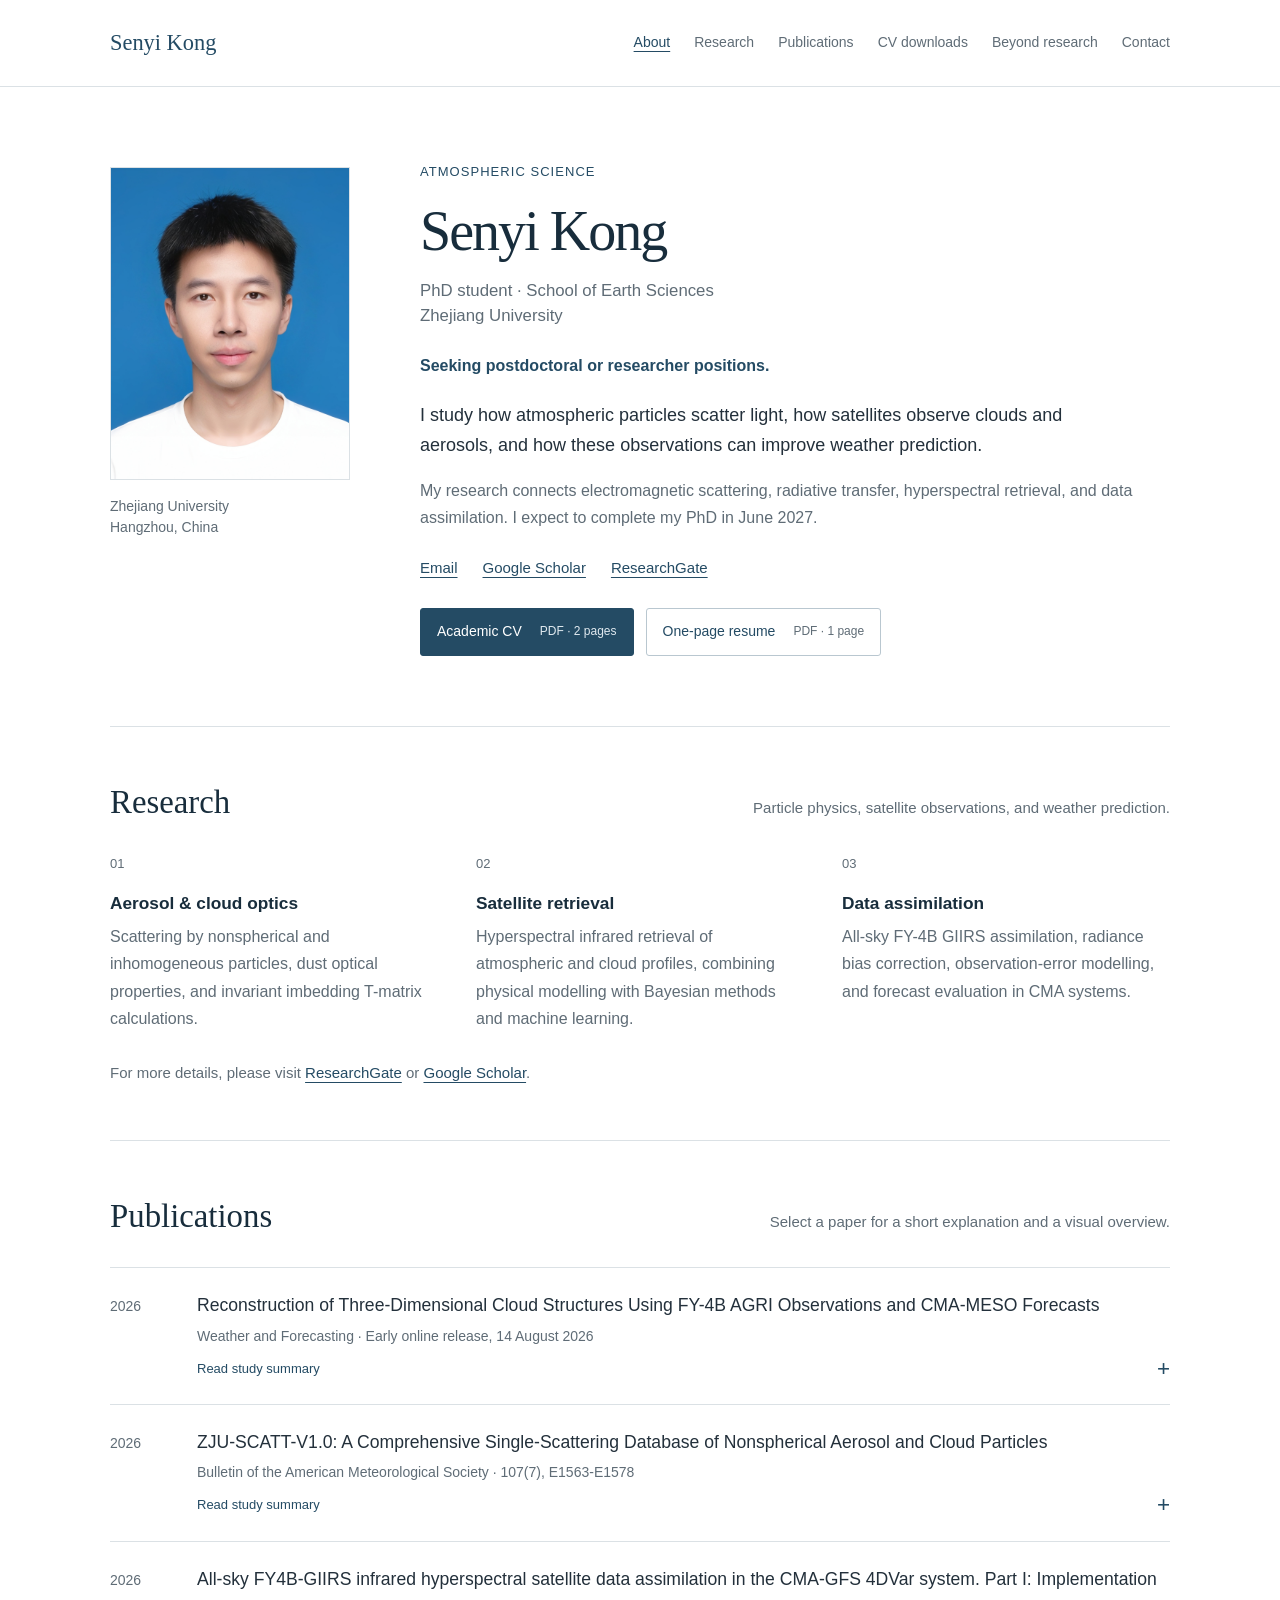
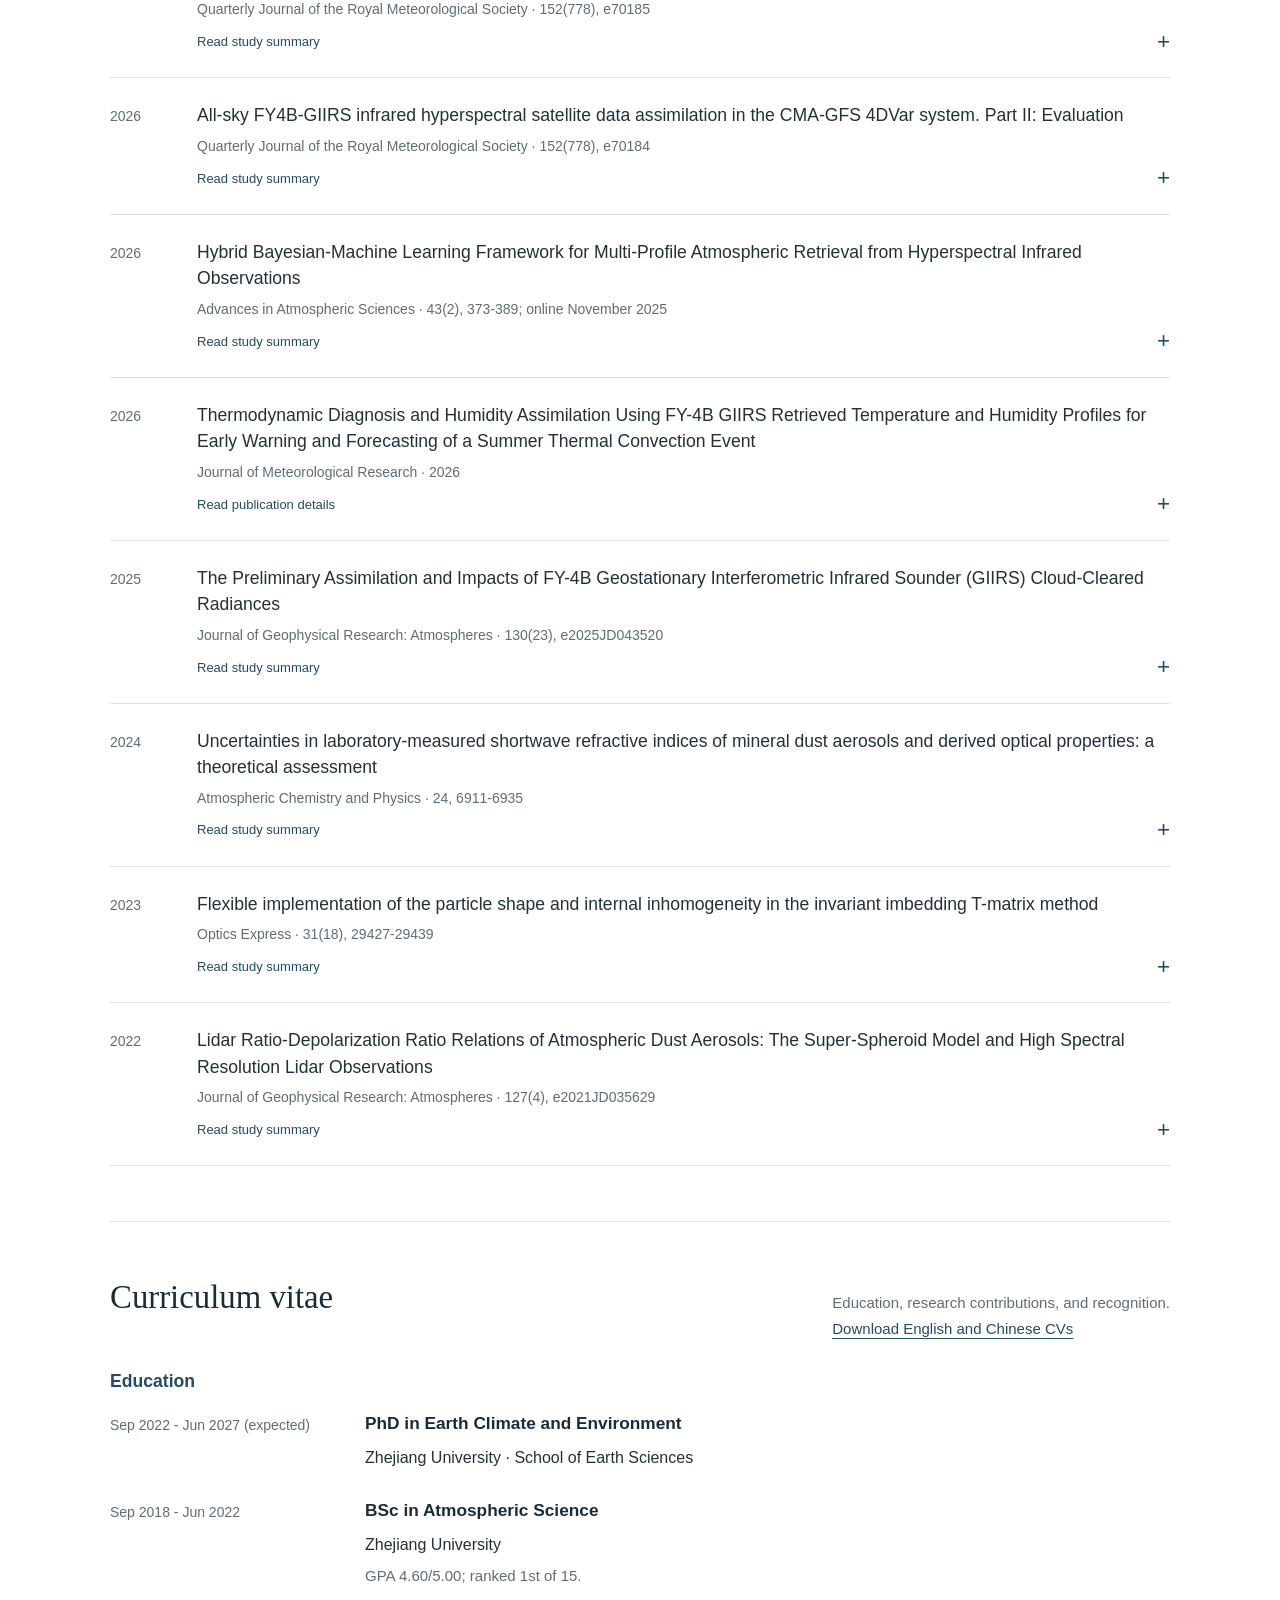
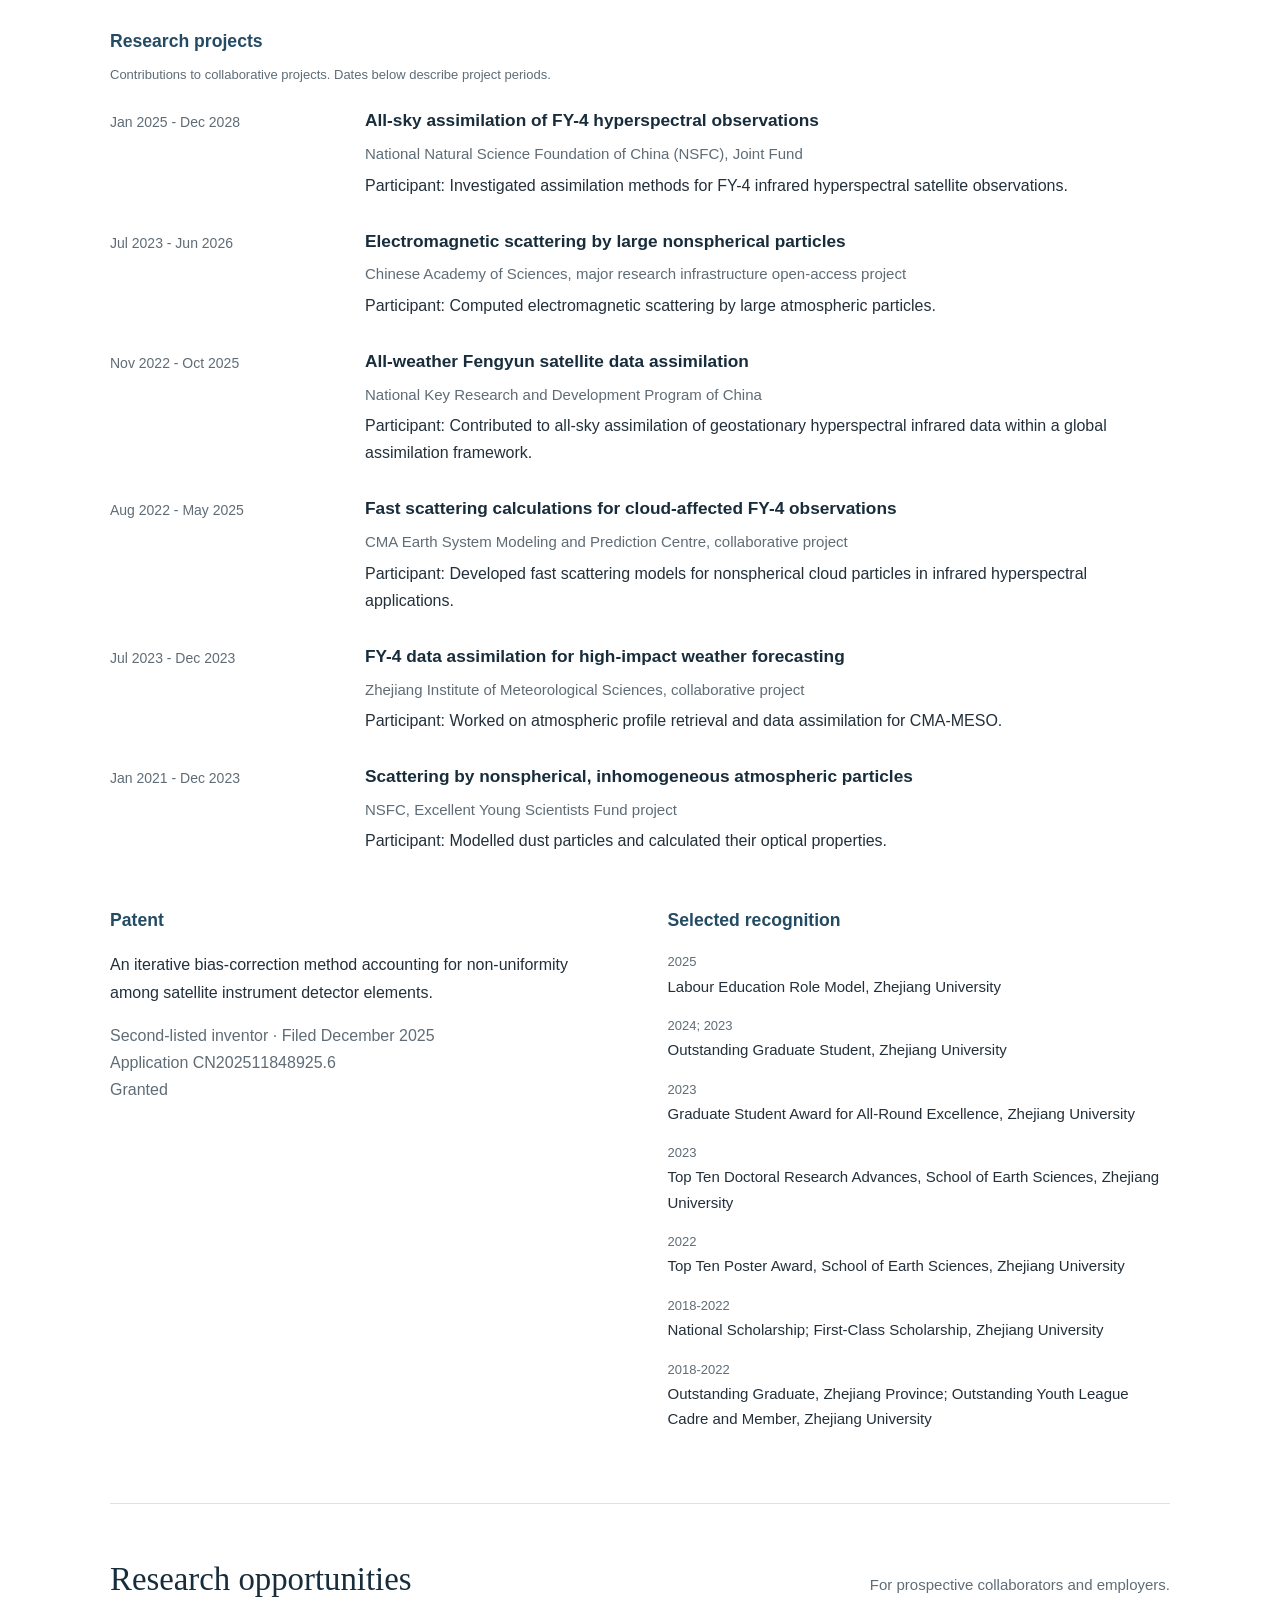
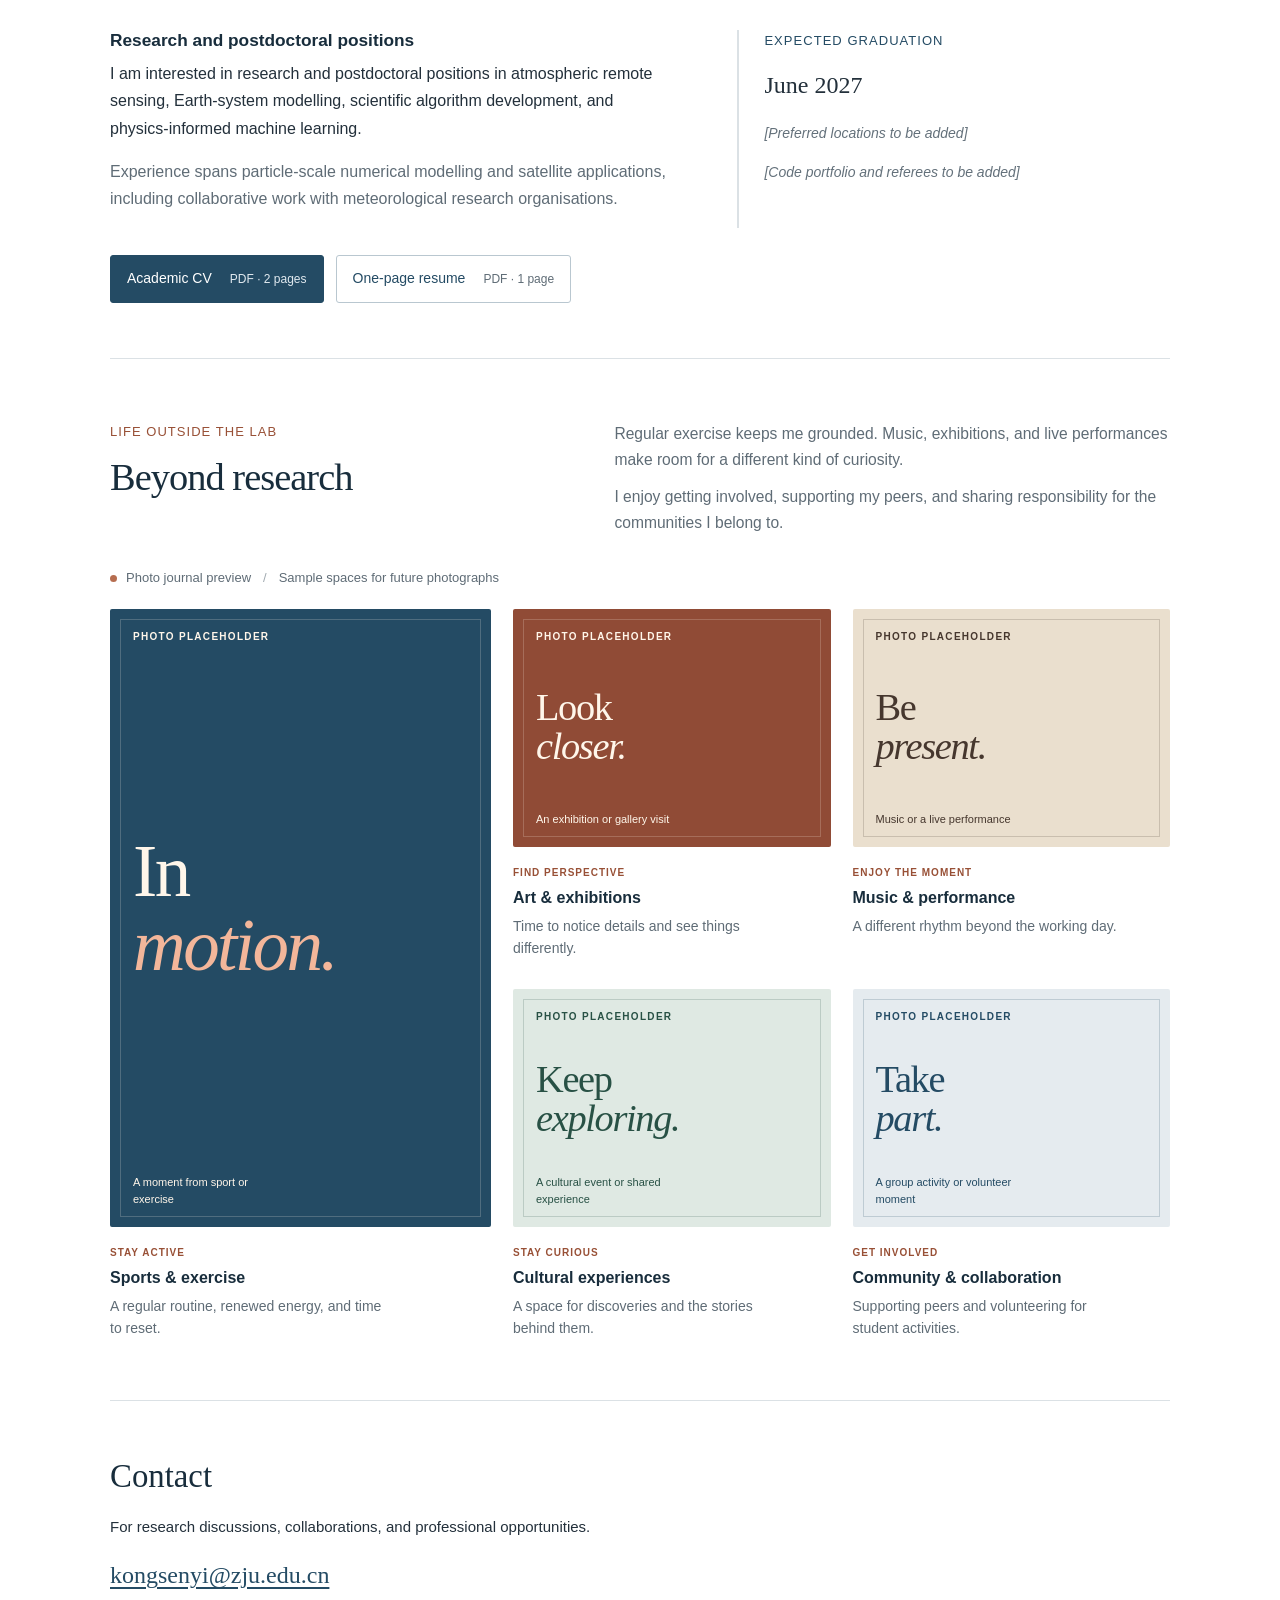
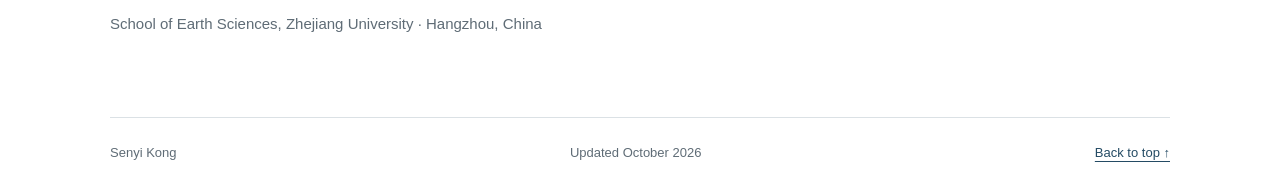
==== commit 71918e3e: "Remove Materials and profiles and Methods and skills sections" ====
--- a/index.html
+++ b/index.html
@@ -75,22 +75,14 @@
 <article class="cv-row project"><p class="date">Aug 2022 - May 2025</p><div><h3>Fast scattering calculations for cloud-affected FY-4 observations</h3><p class="secondary">CMA Earth System Modeling and Prediction Centre, collaborative project</p><p>Participant: Developed fast scattering models for nonspherical cloud particles in infrared hyperspectral applications.</p></div></article>
 <article class="cv-row project"><p class="date">Jul 2023 - Dec 2023</p><div><h3>FY-4 data assimilation for high-impact weather forecasting</h3><p class="secondary">Zhejiang Institute of Meteorological Sciences, collaborative project</p><p>Participant: Worked on atmospheric profile retrieval and data assimilation for CMA-MESO.</p></div></article>
 <article class="cv-row project"><p class="date">Jan 2021 - Dec 2023</p><div><h3>Scattering by nonspherical, inhomogeneous atmospheric particles</h3><p class="secondary">NSFC, Excellent Young Scientists Fund project</p><p>Participant: Modelled dust particles and calculated their optical properties.</p></div></article></div>
-<div class="cv-columns"><div><h3 class="group-heading">Methods &amp; skills</h3><ul class="plain-list"><li>Electromagnetic scattering and IITM</li><li>Nonspherical aerosol and cloud-particle modelling</li><li>Radiative transfer and optical-property calculations</li><li>Atmospheric profile retrieval and 4DVar assimilation</li><li>Physics-based and machine-learning methods</li><li>English academic writing and communication · CET-6: 592</li></ul><p class="placeholder">[Programming languages and software tools to be added]</p>
-<h3 class="group-heading patent-heading">Patent</h3><p>An iterative bias-correction method accounting for non-uniformity among satellite instrument detector elements.</p><p class="secondary">Second-listed inventor · Filed December 2025<br/>Application CN202511848925.6<br/>Granted</p></div>
+<div class="cv-columns"><div>
+<h3 class="group-heading">Patent</h3><p>An iterative bias-correction method accounting for non-uniformity among satellite instrument detector elements.</p><p class="secondary">Second-listed inventor · Filed December 2025<br/>Application CN202511848925.6<br/>Granted</p></div>
 <div><h3 class="group-heading">Selected recognition</h3><ul class="awards"><li><span>2025</span>Labour Education Role Model, Zhejiang University</li><li><span>2024; 2023</span>Outstanding Graduate Student, Zhejiang University</li><li><span>2023</span>Graduate Student Award for All-Round Excellence, Zhejiang University</li><li><span>2023</span>Top Ten Doctoral Research Advances, School of Earth Sciences, Zhejiang University</li><li><span>2022</span>Top Ten Poster Award, School of Earth Sciences, Zhejiang University</li><li><span>2018-2022</span>National Scholarship; First-Class Scholarship, Zhejiang University</li><li><span>2018-2022</span>Outstanding Graduate, Zhejiang Province; Outstanding Youth League Cadre and Member, Zhejiang University</li></ul></div></div>
 </section>
 <section aria-labelledby="opportunity-title" class="section shell" id="opportunities"><div class="section-header"><h2 id="opportunity-title">Research opportunities</h2><p>For prospective collaborators and employers.</p></div>
 <div class="opportunities"><div><h3>Research and postdoctoral positions</h3><p>I am interested in research and postdoctoral positions in atmospheric remote sensing, Earth-system modelling, scientific algorithm development, and physics-informed machine learning.</p><p class="secondary">Experience spans particle-scale numerical modelling and satellite applications, including collaborative work with meteorological research organisations.</p></div><div class="application-note"><p class="small-label">Expected graduation</p><p class="graduation">June 2027</p><p class="placeholder">[Preferred locations to be added]</p><p class="placeholder">[Code portfolio and referees to be added]</p></div></div><div class="download-links"><a class="button primary" download="" href="assets/Senyi-Kong-CV-English.pdf">Academic CV <span>PDF · 2 pages</span></a><a class="button" download="" href="assets/Senyi-Kong-Resume-One-Page.pdf">One-page resume <span>PDF · 1 page</span></a></div>
 </section>
-<section aria-labelledby="materials-title" class="section shell" id="materials"><div class="section-header"><h2 id="materials-title">Materials &amp; profiles</h2></div><div class="resource-grid">
-<a download="" href="assets/Senyi-Kong-CV-English.pdf"><strong>Academic CV</strong><span>English · Complete version · PDF</span></a>
-<a download="" href="assets/Senyi-Kong-Resume-One-Page.pdf"><strong>One-page resume</strong><span>English · Selected highlights · PDF</span></a>
-<a href="cv/"><strong>All CV downloads / 中英文简历</strong><span>English and Chinese · Standard and one-page versions</span></a>
-<a href="https://orcid.org/0000-0001-5840-9843" rel="noreferrer" target="_blank"><strong>ORCID</strong><span>0000-0001-5840-9843</span></a>
-<a href="https://www.researchgate.net/profile/Senyi_Kong/research" rel="noreferrer" target="_blank"><strong>ResearchGate</strong><span>Research profile and publications</span></a>
-<a href="https://jmr.cmsjournal.net/article/doi/10.1007/s13351-026-5287-2" rel="noreferrer" target="_blank"><strong>Thermodynamic diagnosis and humidity assimilation</strong><span>Journal of Meteorological Research · FY-4B GIIRS profiles · 2026</span></a>
-<div class="resource-placeholder"><strong>Code, data &amp; talks</strong><span>[Links to be added]</span></div>
-</div></section>
+
 <section aria-labelledby="personal-title" class="section shell personal-section" id="personal">
 <div class="personal-heading">
 <div><p class="eyebrow">Life outside the lab</p><h2 id="personal-title">Beyond research</h2></div>
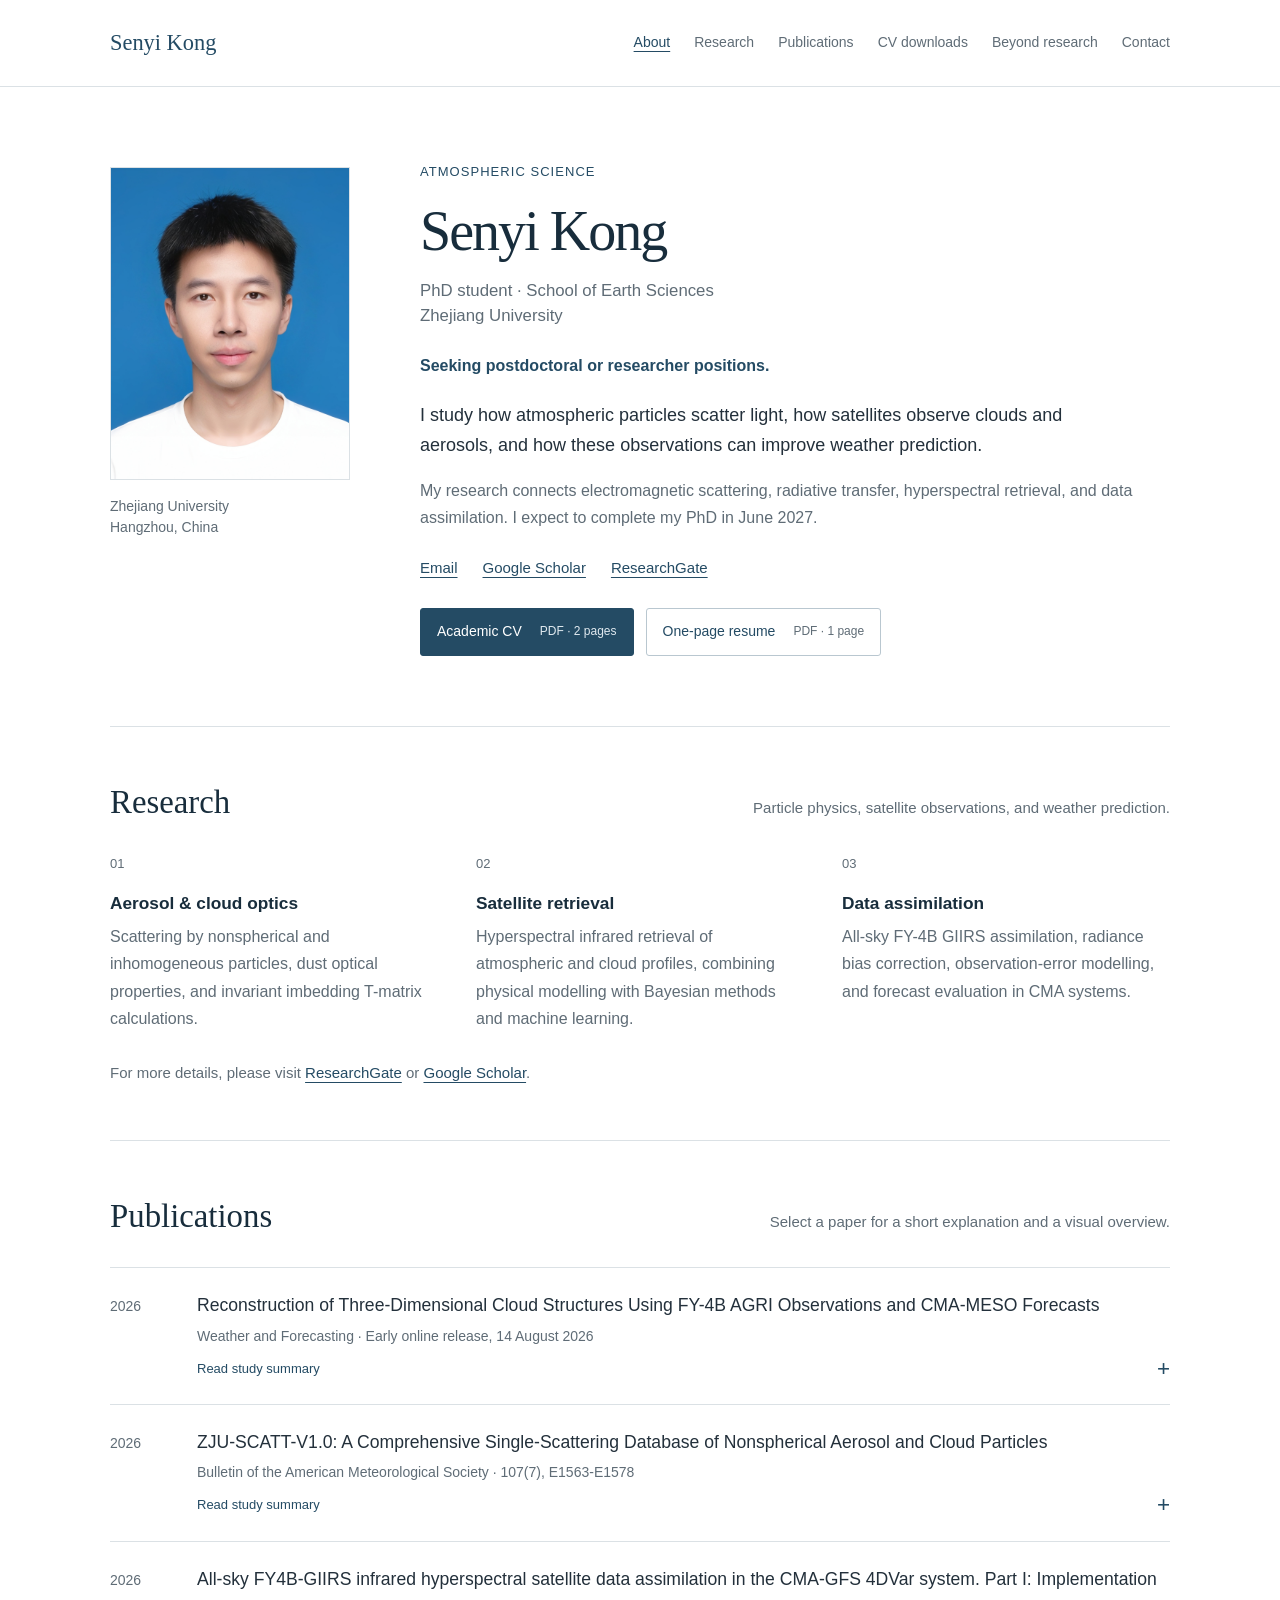
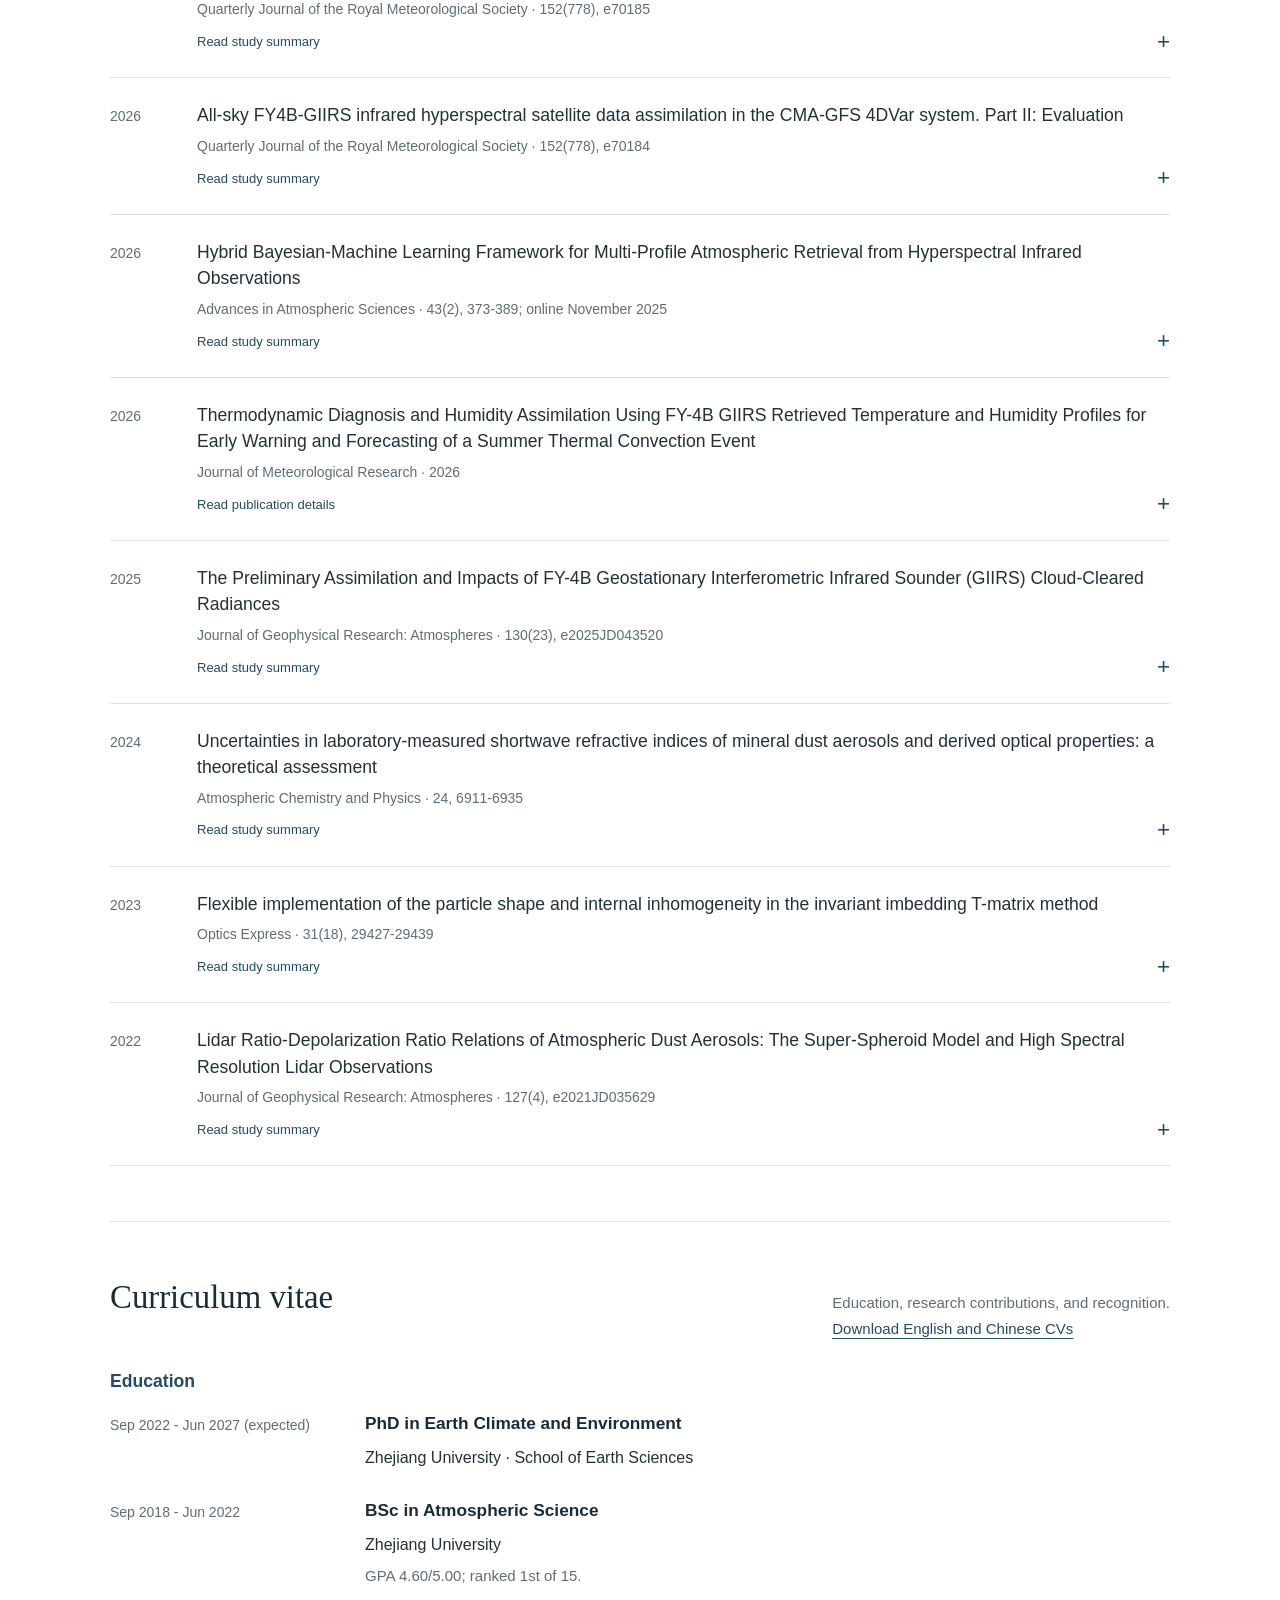
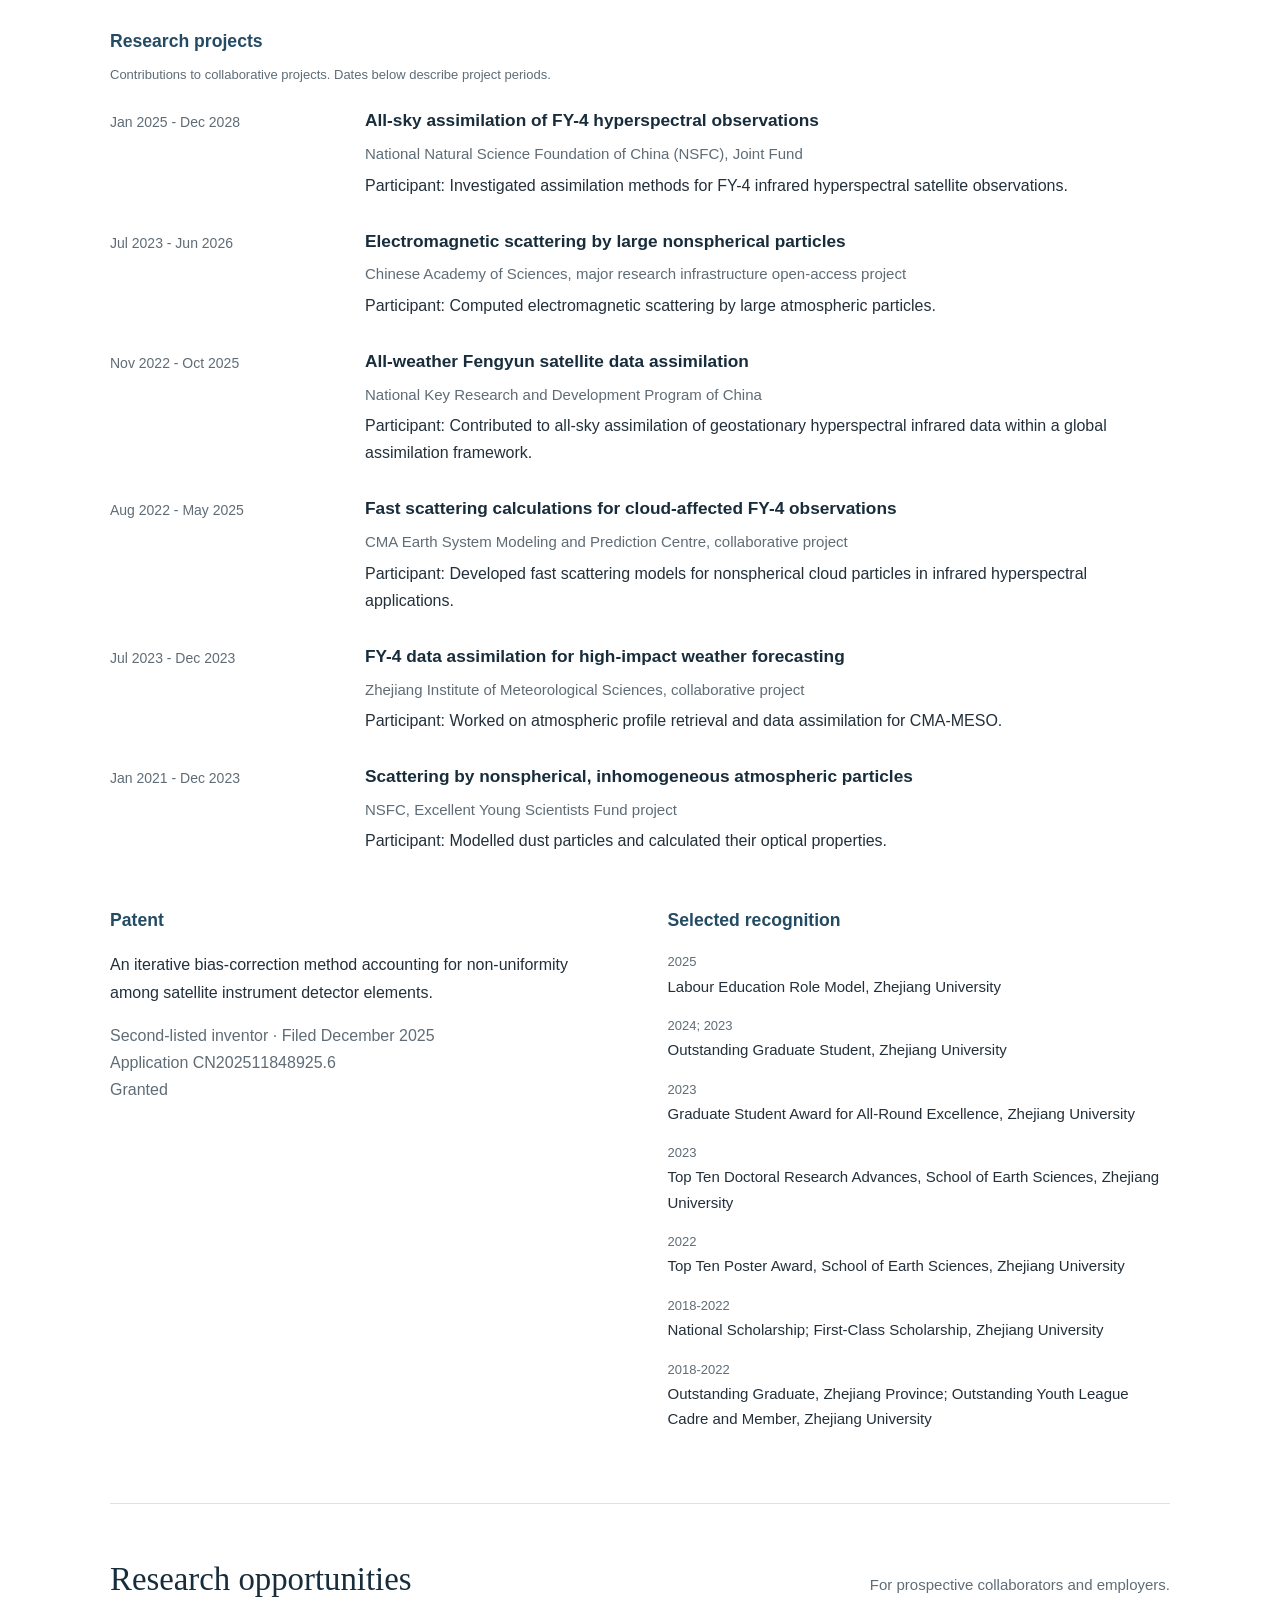
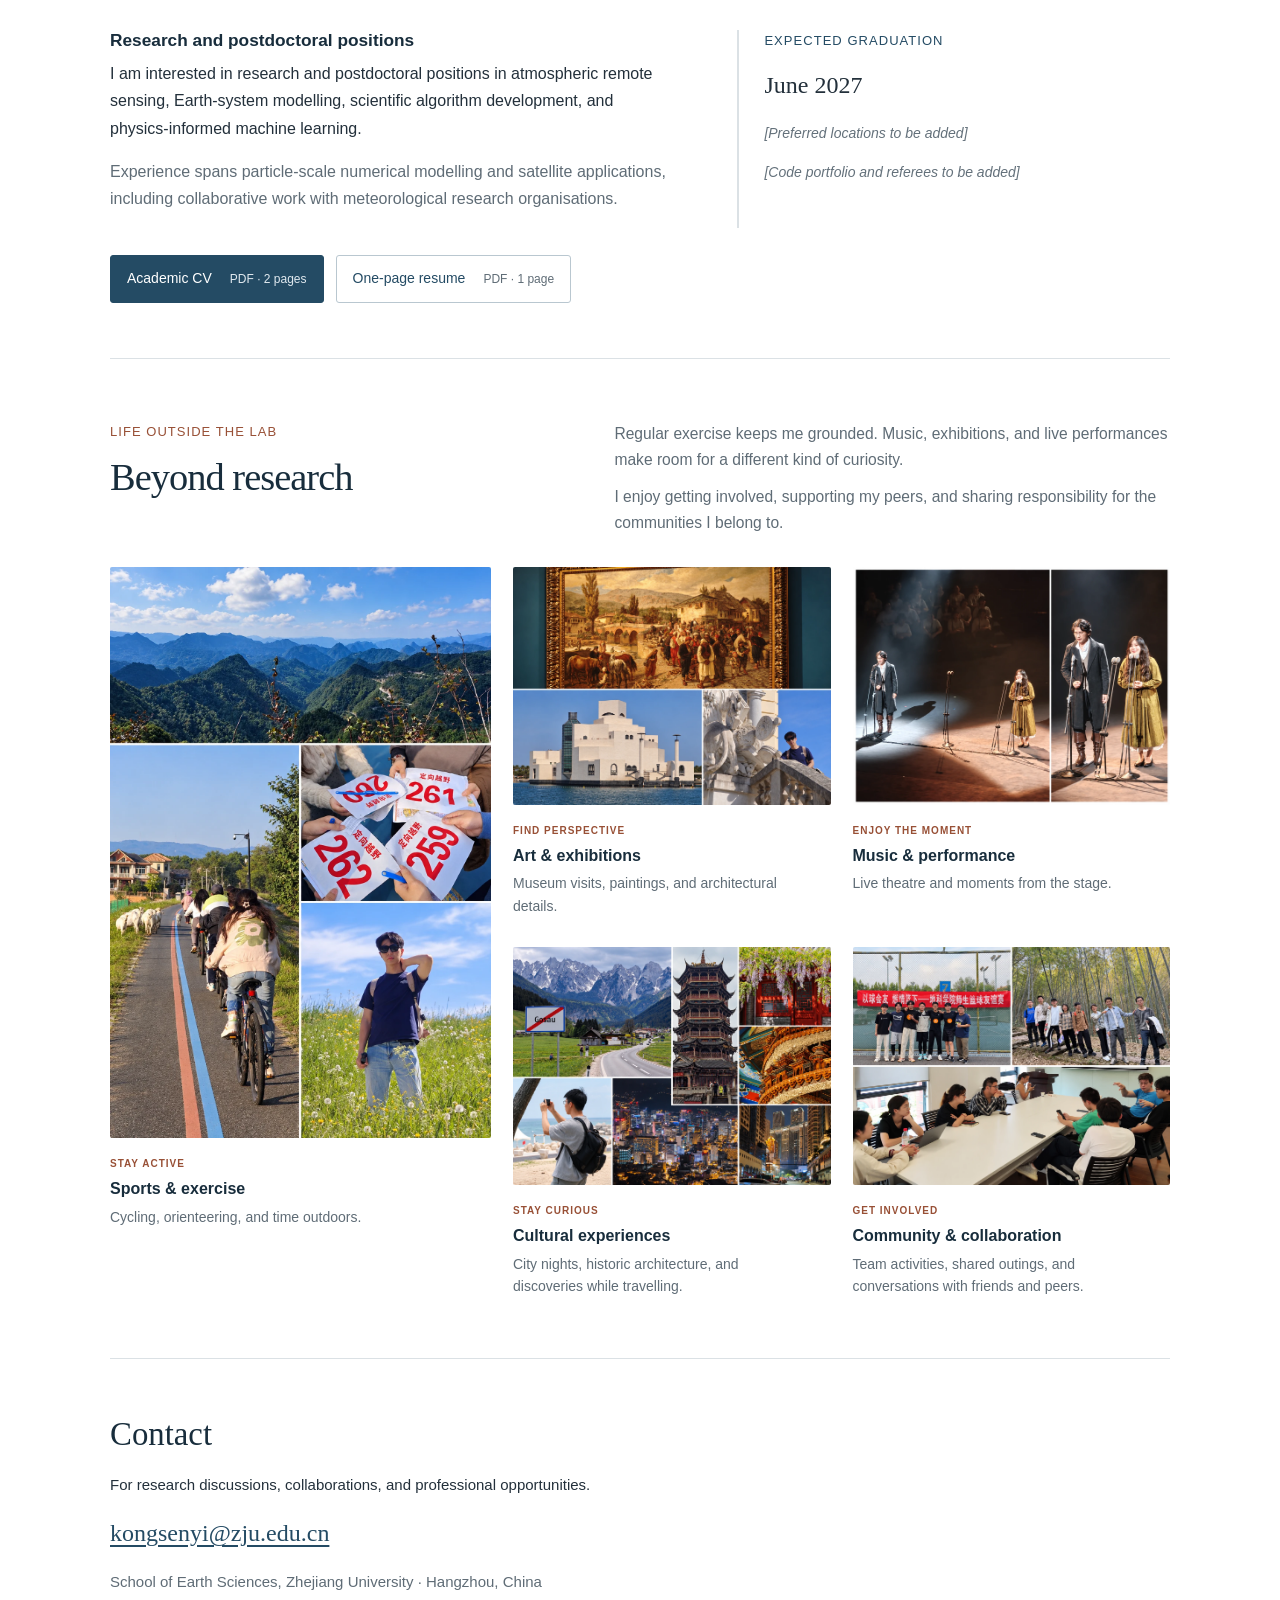
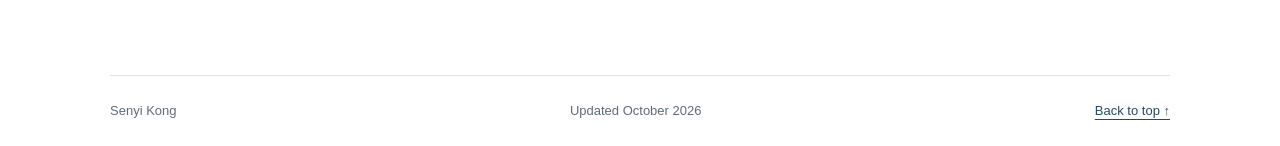
==== commit 7694be8e: "Replace Beyond research placeholders with personal photo composites" ====
--- a/index.html
+++ b/index.html
@@ -1,131 +1,118 @@
-<!DOCTYPE html>
-
-<html lang="en">
-<head>
-<meta charset="utf-8"/><meta content="width=device-width,initial-scale=1" name="viewport"/>
-<title>Senyi Kong | Atmospheric Science &amp; Research</title>
-<meta content="Senyi Kong, PhD student at Zhejiang University. Atmospheric optics, satellite remote sensing, data assimilation, publications, and English CV." name="description"/>
-<meta content="#18364d" name="theme-color"/>
-<link href="https://senyi-kong.github.io/" rel="canonical"/>
-<link href="data:image/svg+xml,%3Csvg xmlns='http://www.w3.org/2000/svg' viewBox='0 0 64 64'%3E%3Crect width='64' height='64' rx='16' fill='%230b1e35'/%3E%3Ccircle cx='32' cy='32' r='15' fill='none' stroke='%2392bbdf' stroke-width='3'/%3E%3Cpath d='M11 38c14-8 27-10 42-4' fill='none' stroke='%23e9f0f5' stroke-width='3' stroke-linecap='round'/%3E%3Ccircle cx='47' cy='34' r='4' fill='%23de8f62'/%3E%3C/svg%3E" rel="icon"/>
-<link href="./styles.css" rel="stylesheet"/>
-</head>
-<body>
-<a class="skip-link" href="#main">Skip to content</a>
-<header class="site-header"><div class="shell nav-wrap">
-<a aria-label="Senyi Kong home" class="wordmark" href="#top">Senyi Kong</a>
-<nav aria-label="Primary navigation"><a href="#about">About</a><a href="#research">Research</a><a href="#publications">Publications</a><a href="cv/">CV downloads</a><a href="#personal">Beyond research</a><a href="#contact">Contact</a></nav>
-</div></header>
-<main id="main">
-<section aria-labelledby="name" class="intro shell" id="top">
-<figure class="portrait-panel">
-<img alt="Portrait of Senyi Kong" class="portrait" fetchpriority="high" height="3408" src="assets/senyi-kong-portrait.jpg" width="2614"/>
-<figcaption>Zhejiang University<br/>Hangzhou, China</figcaption></figure>
-<div class="intro-copy" id="about"><p class="eyebrow">Atmospheric science</p><h1 id="name">Senyi Kong</h1><p class="role">PhD student · School of Earth Sciences<br/>Zhejiang University</p>
-<p class="opportunity-status"><strong>Seeking postdoctoral or researcher positions.</strong></p>
-<p class="intro-description">I study how atmospheric particles scatter light, how satellites observe clouds and aerosols, and how these observations can improve weather prediction.</p>
-<p class="secondary">My research connects electromagnetic scattering, radiative transfer, hyperspectral retrieval, and data assimilation. I expect to complete my PhD in June 2027.</p>
-<div class="profile-links"><a href="mailto:kongsenyi@zju.edu.cn">Email</a><a href="https://scholar.google.com/citations?user=Wslg8nAAAAAJ&amp;hl=en" rel="noreferrer" target="_blank">Google Scholar</a><a href="https://www.researchgate.net/profile/Senyi_Kong/research" rel="noreferrer" target="_blank">ResearchGate</a></div>
-<div class="download-links"><a class="button primary" download="" href="assets/Senyi-Kong-CV-English.pdf">Academic CV <span>PDF · 2 pages</span></a><a class="button" download="" href="assets/Senyi-Kong-Resume-One-Page.pdf">One-page resume <span>PDF · 1 page</span></a></div>
-</div></section>
-<section aria-labelledby="research-title" class="section shell" id="research"><div class="section-header"><h2 id="research-title">Research</h2><p>Particle physics, satellite observations, and weather prediction.</p></div>
-<div class="research-grid">
-<article><span class="section-number">01</span><h3>Aerosol &amp; cloud optics</h3><p>Scattering by nonspherical and inhomogeneous particles, dust optical properties, and invariant imbedding T-matrix calculations.</p></article>
-<article><span class="section-number">02</span><h3>Satellite retrieval</h3><p>Hyperspectral infrared retrieval of atmospheric and cloud profiles, combining physical modelling with Bayesian methods and machine learning.</p></article>
-<article><span class="section-number">03</span><h3>Data assimilation</h3><p>All-sky FY-4B GIIRS assimilation, radiance bias correction, observation-error modelling, and forecast evaluation in CMA systems.</p></article>
-</div><p class="research-profiles">For more details, please visit <a href="https://www.researchgate.net/profile/Senyi_Kong/research" rel="noreferrer" target="_blank">ResearchGate</a> or <a href="https://scholar.google.com/citations?user=Wslg8nAAAAAJ&amp;hl=en" rel="noreferrer" target="_blank">Google Scholar</a>.</p></section>
-<section aria-labelledby="pub-title" class="section shell" id="publications"><div class="section-header"><h2 id="pub-title">Publications</h2><p>Select a paper for a short explanation and a visual overview.</p></div>
-<div class="publication-list"><details class="publication" id="study-cloud3d">
-<summary><span class="pub-year">2026</span><span class="pub-heading"><span class="pub-title">Reconstruction of Three-Dimensional Cloud Structures Using FY-4B AGRI Observations and CMA-MESO Forecasts</span><span class="pub-meta">Weather and Forecasting · Early online release, 14 August 2026</span><span class="pub-read">Read study summary <span aria-hidden="true">+</span></span></span></summary>
-<div class="publication-body"><p class="pub-authors">X. Song, W. Han, S. Kong, J. Yan, K. Zhou</p><span class="topic">Cloud reconstruction</span><p>This study combines FY-4B AGRI infrared observations with CMA-MESO model fields in a Bayesian framework to reconstruct cloud water, ice, and cloud fraction in three dimensions. In a South China squall-line case, the reconstructed clouds agree more closely with brightness-temperature and radar observations. Assimilation experiments also improve the spatial representation of precipitation.</p><a class="inline-link" href="https://doi.org/10.1175/WAF-D-25-0251.1" rel="noreferrer" target="_blank">Read the paper <span aria-hidden="true">↗</span></a><span class="doi">DOI: 10.1175/WAF-D-25-0251.1</span></div></details>
-<details class="publication" id="study-scatt">
-<summary><span class="pub-year">2026</span><span class="pub-heading"><span class="pub-title">ZJU-SCATT-V1.0: A Comprehensive Single-Scattering Database of Nonspherical Aerosol and Cloud Particles</span><span class="pub-meta">Bulletin of the American Meteorological Society · 107(7), E1563-E1578</span><span class="pub-read">Read study summary <span aria-hidden="true">+</span></span></span></summary>
-<div class="publication-body"><p class="pub-authors">L. Bi, S. Kong, Y. Xi, X. Wang, W. Lin, Z. Du, W. Han, X. Zhang</p><span class="topic">Scattering database</span><p>ZJU-SCATT provides single-scattering properties for nonspherical and internally mixed aerosols and ice particles. It connects detailed electromagnetic calculations with remote sensing, radiative transfer, and data assimilation. A companion neural-network emulator makes the optical properties easier to use without repeating expensive scattering calculations.</p><figure class="paper-figure"><a aria-label="Enlarge Figure 1 from Bi et al. (2026)" href="assets/paper-scatt-figure1.webp" rel="noreferrer" target="_blank"><img alt="Particle models represented in ZJU-SCATT: black carbon, sea salt, dust, and ice crystals." decoding="async" height="561" loading="lazy" src="assets/paper-scatt-figure1.webp" width="1000"/></a><figcaption>Particle models represented in ZJU-SCATT: black carbon, sea salt, dust, and ice crystals.<span>Figure 1 from <a href="https://doi.org/10.1175/BAMS-D-25-0258.1" rel="noreferrer" target="_blank">Bi et al. (2026)</a>. Original figure; click to enlarge.</span></figcaption></figure><a class="inline-link" href="https://doi.org/10.1175/BAMS-D-25-0258.1" rel="noreferrer" target="_blank">Read the paper <span aria-hidden="true">↗</span></a><span class="doi">DOI: 10.1175/BAMS-D-25-0258.1</span></div></details>
-<details class="publication" id="study-allsky1">
-<summary><span class="pub-year">2026</span><span class="pub-heading"><span class="pub-title">All-sky FY4B-GIIRS infrared hyperspectral satellite data assimilation in the CMA-GFS 4DVar system. Part I: Implementation</span><span class="pub-meta">Quarterly Journal of the Royal Meteorological Society · 152(778), e70185</span><span class="pub-read">Read study summary <span aria-hidden="true">+</span></span></span></summary>
-<div class="publication-body"><p class="pub-authors">S. Kong, W. Han, L. Bi, R. Yin</p><span class="topic">First author · Data assimilation</span><p>Clouds make infrared observations harder to assimilate because they introduce bias, non-Gaussian departures, and correlated errors. This study develops an all-sky GIIRS workflow for CMA-GFS 4DVar, combining detector-level bias correction, a cloud-dependent error model, hydrometeor-bias correction, and error inflation. The framework enables more cloud-affected water-vapour observations to pass quality control.</p><figure class="paper-figure"><a aria-label="Enlarge Figure 11 from Kong et al. (2026), Part I" href="assets/paper-allsky1-figure11.webp" rel="noreferrer" target="_blank"><img alt="Mean observation-minus-background departures for three GIIRS channels, before and after cloud bias correction." decoding="async" height="2093" loading="lazy" src="assets/paper-allsky1-figure11.webp" width="3117"/></a><figcaption>Mean observation-minus-background departures for three GIIRS channels, before and after cloud bias correction.<span>Figure 11 from <a href="https://doi.org/10.1002/qj.70185" rel="noreferrer" target="_blank">Kong et al. (2026), Part I</a>. Original figure; click to enlarge.</span></figcaption></figure><a class="inline-link" href="https://doi.org/10.1002/qj.70185" rel="noreferrer" target="_blank">Read the paper <span aria-hidden="true">↗</span></a><span class="doi">DOI: 10.1002/qj.70185</span></div></details>
-<details class="publication" id="study-allsky2">
-<summary><span class="pub-year">2026</span><span class="pub-heading"><span class="pub-title">All-sky FY4B-GIIRS infrared hyperspectral satellite data assimilation in the CMA-GFS 4DVar system. Part II: Evaluation</span><span class="pub-meta">Quarterly Journal of the Royal Meteorological Society · 152(778), e70184</span><span class="pub-read">Read study summary <span aria-hidden="true">+</span></span></span></summary>
-<div class="publication-body"><p class="pub-authors">S. Kong, W. Han, L. Bi, R. Yin</p><span class="topic">First author · Forecast evaluation</span><p>The second paper evaluates the all-sky system using single-observation experiments, typhoon cases, and cycling assimilation. It reports improvements in humidity analysis and medium-range forecast skill, while short-range global effects are largely neutral. The evaluation also shows how cloud effects change the vertical sensitivity of infrared water-vapour channels.</p><figure class="paper-figure"><a aria-label="Enlarge Figure 4 from Kong et al. (2026), Part II" href="assets/paper-allsky2-figure4.webp" rel="noreferrer" target="_blank"><img alt="Typhoon Khanun and Gaemi: observed and forecast tracks, with track, pressure, and wind errors across assimilation experiments." decoding="async" height="3653" loading="lazy" src="assets/paper-allsky2-figure4.webp" width="3662"/></a><figcaption>Typhoon Khanun and Gaemi: observed and forecast tracks, with track, pressure, and wind errors across assimilation experiments.<span>Figure 4 from <a href="https://doi.org/10.1002/qj.70184" rel="noreferrer" target="_blank">Kong et al. (2026), Part II</a>. Original figure; click to enlarge.</span></figcaption></figure><a class="inline-link" href="https://doi.org/10.1002/qj.70184" rel="noreferrer" target="_blank">Read the paper <span aria-hidden="true">↗</span></a><span class="doi">DOI: 10.1002/qj.70184</span></div></details>
-<details class="publication" id="study-bayesian">
-<summary><span class="pub-year">2026</span><span class="pub-heading"><span class="pub-title">Hybrid Bayesian-Machine Learning Framework for Multi-Profile Atmospheric Retrieval from Hyperspectral Infrared Observations</span><span class="pub-meta">Advances in Atmospheric Sciences · 43(2), 373-389; online November 2025</span><span class="pub-read">Read study summary <span aria-hidden="true">+</span></span></span></summary>
-<div class="publication-body"><p class="pub-authors">S. Kong, L. Bi, W. Han, R. Yin, H. Zhang</p><span class="topic">First author · Physics &amp; machine learning</span><p>A Bayesian method first adjusts ERA5 profiles to improve consistency with GIIRS infrared observations. Those profiles then train TERNet, a Transformer-ResNet model that retrieves temperature, humidity, ozone, and cloud properties. Independent comparisons with radiosonde and CALIPSO observations test how well the approach transfers across different weather conditions.</p><figure class="paper-figure"><a aria-label="Enlarge Figure 8 from Kong et al. (2026)" href="assets/paper-bayesian-figure8.webp" rel="noreferrer" target="_blank"><img alt="TERNet predictions against test-set targets for temperature, humidity, ozone, cloud fraction, ice water, and liquid water." decoding="async" height="2054" loading="lazy" src="assets/paper-bayesian-figure8.webp" width="3150"/></a><figcaption>TERNet predictions against test-set targets for temperature, humidity, ozone, cloud fraction, ice water, and liquid water.<span>Figure 8 from <a href="https://doi.org/10.1007/s00376-025-5070-9" rel="noreferrer" target="_blank">Kong et al. (2026)</a>. Original figure; click to enlarge.</span></figcaption></figure><a class="inline-link" href="https://doi.org/10.1007/s00376-025-5070-9" rel="noreferrer" target="_blank">Read the paper <span aria-hidden="true">↗</span></a><span class="doi">DOI: 10.1007/s00376-025-5070-9</span></div></details>
-<details class="publication" id="study-thermal-convection">
-<summary><span class="pub-year">2026</span><span class="pub-heading"><span class="pub-title">Thermodynamic Diagnosis and Humidity Assimilation Using FY-4B GIIRS Retrieved Temperature and Humidity Profiles for Early Warning and Forecasting of a Summer Thermal Convection Event</span><span class="pub-meta">Journal of Meteorological Research · 2026</span><span class="pub-read">Read publication details <span aria-hidden="true">+</span></span></span></summary>
-<div class="publication-body"><p class="pub-authors">H. Zhang, W. Han, L. Luo, S. Kong, F. Chen, H. Shen</p><span class="topic">Atmospheric retrieval · Data assimilation</span><a class="inline-link" href="https://doi.org/10.1007/s13351-026-5287-2" target="_blank" rel="noreferrer">Read the paper</a><span class="doi">DOI: 10.1007/s13351-026-5287-2</span></div></details>
-<details class="publication" id="study-cloudcleared">
-<summary><span class="pub-year">2025</span><span class="pub-heading"><span class="pub-title">The Preliminary Assimilation and Impacts of FY-4B Geostationary Interferometric Infrared Sounder (GIIRS) Cloud-Cleared Radiances</span><span class="pub-meta">Journal of Geophysical Research: Atmospheres · 130(23), e2025JD043520</span><span class="pub-read">Read study summary <span aria-hidden="true">+</span></span></span></summary>
-<div class="publication-body"><p class="pub-authors">R. Yin, W. Han, Z. Zhao, X. Gong, S. Kong, F. Zhang, J. Li</p><span class="topic">Satellite observations</span><p>Cloud clearing offers another route to using infrared observations affected by clouds. This study uses an AGRI cloud mask to derive GIIRS cloud-cleared radiances, then evaluates them in a month of CMA-GFS assimilation experiments. The additional observations produce modest improvements in several analysis fields and promising forecast effects, including precipitation and typhoon cases.</p><figure class="paper-figure"><a aria-label="Enlarge Figure 2 from Yin et al. (2025)" href="assets/paper-cloudcleared-figure2.webp" rel="noreferrer" target="_blank"><img alt="GIIRS observation coverage during two typhoon cases: clear-sky observations in blue and successful cloud-cleared radiances in red." decoding="async" height="484" loading="lazy" src="assets/paper-cloudcleared-figure2.webp" width="1316"/></a><figcaption>GIIRS observation coverage during two typhoon cases: clear-sky observations in blue and successful cloud-cleared radiances in red.<span>Figure 2 from <a href="https://doi.org/10.1029/2025JD043520" rel="noreferrer" target="_blank">Yin et al. (2025)</a>. Original figure; click to enlarge.</span></figcaption></figure><a class="inline-link" href="https://doi.org/10.1029/2025JD043520" rel="noreferrer" target="_blank">Read the paper <span aria-hidden="true">↗</span></a><span class="doi">DOI: 10.1029/2025JD043520</span></div></details>
-<details class="publication" id="study-dust">
-<summary><span class="pub-year">2024</span><span class="pub-heading"><span class="pub-title">Uncertainties in laboratory-measured shortwave refractive indices of mineral dust aerosols and derived optical properties: a theoretical assessment</span><span class="pub-meta">Atmospheric Chemistry and Physics · 24, 6911-6935</span><span class="pub-read">Read study summary <span aria-hidden="true">+</span></span></span></summary>
-<div class="publication-body"><p class="pub-authors">S. Kong, Z. Wang, L. Bi</p><span class="topic">First author · Optical uncertainty</span><p>This numerical study tests what happens when irregular, internally mixed dust is treated as homogeneous spheres during refractive-index retrieval. Shape and particle-sizing assumptions can bias the retrieved absorption and the optical properties calculated afterwards. The results support using consistent nonspherical models for both retrieval and downstream optical simulations.</p><figure class="paper-figure"><a aria-label="Enlarge Figure 3 from Kong, Wang and Bi (2024)" href="assets/paper-dust-figure3.webp" rel="noreferrer" target="_blank"><img alt="How assumed dust shape and composition affect conversions between optical and geometric particle diameters." decoding="async" height="2088" loading="lazy" src="assets/paper-dust-figure3.webp" width="2067"/></a><figcaption>How assumed dust shape and composition affect conversions between optical and geometric particle diameters.<span>Figure 3 from <a href="https://doi.org/10.5194/acp-24-6911-2024" rel="noreferrer" target="_blank">Kong, Wang and Bi (2024)</a> · <a href="https://creativecommons.org/licenses/by/4.0/" rel="noreferrer" target="_blank">CC BY 4.0</a>. Original figure; click to enlarge.</span></figcaption></figure><a class="inline-link" href="https://doi.org/10.5194/acp-24-6911-2024" rel="noreferrer" target="_blank">Read the paper <span aria-hidden="true">↗</span></a><span class="doi">DOI: 10.5194/acp-24-6911-2024</span></div></details>
-<details class="publication" id="study-iitm">
-<summary><span class="pub-year">2023</span><span class="pub-heading"><span class="pub-title">Flexible implementation of the particle shape and internal inhomogeneity in the invariant imbedding T-matrix method</span><span class="pub-meta">Optics Express · 31(18), 29427-29439</span><span class="pub-read">Read study summary <span aria-hidden="true">+</span></span></span></summary>
-<div class="publication-body"><p class="pub-authors">Z. Wang, L. Bi, S. Kong</p><span class="topic">Electromagnetic modelling</span><p>This methods paper addresses how particle shape and internal material variation are represented in the invariant imbedding T-matrix method. A more flexible representation enables scattering calculations for particles whose geometry and composition are more complex than homogeneous spheres. It supports the physical modelling needed for atmospheric particle optics.</p><figure class="paper-figure"><a aria-label="Enlarge Figure 2 from Wang, Bi and Kong (2023)" href="assets/paper-iitm-figure2.webp" rel="noreferrer" target="_blank"><img alt="A super-spheroid and its spherical layers on a discrete grid; red cells identify material inside the particle." decoding="async" height="271" loading="lazy" src="assets/paper-iitm-figure2.webp" width="1105"/></a><figcaption>A super-spheroid and its spherical layers on a discrete grid; red cells identify material inside the particle.<span>Figure 2 from <a href="https://doi.org/10.1364/OE.498190" rel="noreferrer" target="_blank">Wang, Bi and Kong (2023)</a>. Original figure; click to enlarge.</span></figcaption></figure><a class="inline-link" href="https://doi.org/10.1364/OE.498190" rel="noreferrer" target="_blank">Read the paper <span aria-hidden="true">↗</span></a><span class="doi">DOI: 10.1364/OE.498190</span></div></details>
-<details class="publication" id="study-lidar">
-<summary><span class="pub-year">2022</span><span class="pub-heading"><span class="pub-title">Lidar Ratio-Depolarization Ratio Relations of Atmospheric Dust Aerosols: The Super-Spheroid Model and High Spectral Resolution Lidar Observations</span><span class="pub-meta">Journal of Geophysical Research: Atmospheres · 127(4), e2021JD035629</span><span class="pub-read">Read study summary <span aria-hidden="true">+</span></span></span></summary>
-<div class="publication-body"><p class="pub-authors">S. Kong, K. Sato, L. Bi</p><span class="topic">First author · Lidar remote sensing</span><p>Dust particles are irregular, and their shape affects how lidar signals are interpreted. This study varies super-spheroid shape, size, and refractive index in scattering calculations at 355 nm, then compares lidar and depolarization ratios with NASA airborne observations. The model explains a broad range of observed dust optical behaviour.</p><figure class="paper-figure"><a aria-label="Enlarge Figure 9 from Kong, Sato and Bi (2022)" href="assets/paper-lidar-figure9.webp" rel="noreferrer" target="_blank"><img alt="Super-spheroid simulations compared with airborne HSRL-2 observations of lidar and depolarization ratios at 355 nm." decoding="async" height="1757" loading="lazy" src="assets/paper-lidar-figure9.webp" width="1658"/></a><figcaption>Super-spheroid simulations compared with airborne HSRL-2 observations of lidar and depolarization ratios at 355 nm.<span>Figure 9 from <a href="https://doi.org/10.1029/2021JD035629" rel="noreferrer" target="_blank">Kong, Sato and Bi (2022)</a>. Original figure; click to enlarge.</span></figcaption></figure><a class="inline-link" href="https://doi.org/10.1029/2021JD035629" rel="noreferrer" target="_blank">Read the paper <span aria-hidden="true">↗</span></a><span class="doi">DOI: 10.1029/2021JD035629</span></div></details></div>
-</section>
-<section aria-labelledby="cv-title" class="section shell" id="resume"><div class="section-header"><h2 id="cv-title">Curriculum vitae</h2><p>Education, research contributions, and recognition.<br/><a href="cv/">Download English and Chinese CVs</a></p></div>
-<div class="cv-group"><h3 class="group-heading">Education</h3><article class="cv-row"><p class="date">Sep 2022 - Jun 2027 (expected)</p><div><h3>PhD in Earth Climate and Environment</h3><p>Zhejiang University · School of Earth Sciences</p></div></article>
-<article class="cv-row"><p class="date">Sep 2018 - Jun 2022</p><div><h3>BSc in Atmospheric Science</h3><p>Zhejiang University</p><p class="secondary">GPA 4.60/5.00; ranked 1st of 15.</p></div></article></div>
-<div class="cv-group"><h3 class="group-heading">Research projects</h3><p class="section-note">Contributions to collaborative projects. Dates below describe project periods.</p><article class="cv-row project"><p class="date">Jan 2025 - Dec 2028</p><div><h3>All-sky assimilation of FY-4 hyperspectral observations</h3><p class="secondary">National Natural Science Foundation of China (NSFC), Joint Fund</p><p>Participant: Investigated assimilation methods for FY-4 infrared hyperspectral satellite observations.</p></div></article>
-<article class="cv-row project"><p class="date">Jul 2023 - Jun 2026</p><div><h3>Electromagnetic scattering by large nonspherical particles</h3><p class="secondary">Chinese Academy of Sciences, major research infrastructure open-access project</p><p>Participant: Computed electromagnetic scattering by large atmospheric particles.</p></div></article>
-<article class="cv-row project"><p class="date">Nov 2022 - Oct 2025</p><div><h3>All-weather Fengyun satellite data assimilation</h3><p class="secondary">National Key Research and Development Program of China</p><p>Participant: Contributed to all-sky assimilation of geostationary hyperspectral infrared data within a global assimilation framework.</p></div></article>
-<article class="cv-row project"><p class="date">Aug 2022 - May 2025</p><div><h3>Fast scattering calculations for cloud-affected FY-4 observations</h3><p class="secondary">CMA Earth System Modeling and Prediction Centre, collaborative project</p><p>Participant: Developed fast scattering models for nonspherical cloud particles in infrared hyperspectral applications.</p></div></article>
-<article class="cv-row project"><p class="date">Jul 2023 - Dec 2023</p><div><h3>FY-4 data assimilation for high-impact weather forecasting</h3><p class="secondary">Zhejiang Institute of Meteorological Sciences, collaborative project</p><p>Participant: Worked on atmospheric profile retrieval and data assimilation for CMA-MESO.</p></div></article>
-<article class="cv-row project"><p class="date">Jan 2021 - Dec 2023</p><div><h3>Scattering by nonspherical, inhomogeneous atmospheric particles</h3><p class="secondary">NSFC, Excellent Young Scientists Fund project</p><p>Participant: Modelled dust particles and calculated their optical properties.</p></div></article></div>
-<div class="cv-columns"><div>
-<h3 class="group-heading">Patent</h3><p>An iterative bias-correction method accounting for non-uniformity among satellite instrument detector elements.</p><p class="secondary">Second-listed inventor · Filed December 2025<br/>Application CN202511848925.6<br/>Granted</p></div>
-<div><h3 class="group-heading">Selected recognition</h3><ul class="awards"><li><span>2025</span>Labour Education Role Model, Zhejiang University</li><li><span>2024; 2023</span>Outstanding Graduate Student, Zhejiang University</li><li><span>2023</span>Graduate Student Award for All-Round Excellence, Zhejiang University</li><li><span>2023</span>Top Ten Doctoral Research Advances, School of Earth Sciences, Zhejiang University</li><li><span>2022</span>Top Ten Poster Award, School of Earth Sciences, Zhejiang University</li><li><span>2018-2022</span>National Scholarship; First-Class Scholarship, Zhejiang University</li><li><span>2018-2022</span>Outstanding Graduate, Zhejiang Province; Outstanding Youth League Cadre and Member, Zhejiang University</li></ul></div></div>
-</section>
-<section aria-labelledby="opportunity-title" class="section shell" id="opportunities"><div class="section-header"><h2 id="opportunity-title">Research opportunities</h2><p>For prospective collaborators and employers.</p></div>
-<div class="opportunities"><div><h3>Research and postdoctoral positions</h3><p>I am interested in research and postdoctoral positions in atmospheric remote sensing, Earth-system modelling, scientific algorithm development, and physics-informed machine learning.</p><p class="secondary">Experience spans particle-scale numerical modelling and satellite applications, including collaborative work with meteorological research organisations.</p></div><div class="application-note"><p class="small-label">Expected graduation</p><p class="graduation">June 2027</p><p class="placeholder">[Preferred locations to be added]</p><p class="placeholder">[Code portfolio and referees to be added]</p></div></div><div class="download-links"><a class="button primary" download="" href="assets/Senyi-Kong-CV-English.pdf">Academic CV <span>PDF · 2 pages</span></a><a class="button" download="" href="assets/Senyi-Kong-Resume-One-Page.pdf">One-page resume <span>PDF · 1 page</span></a></div>
-</section>
-
-<section aria-labelledby="personal-title" class="section shell personal-section" id="personal">
-<div class="personal-heading">
-<div><p class="eyebrow">Life outside the lab</p><h2 id="personal-title">Beyond research</h2></div>
-<div class="personal-copy"><p>Regular exercise keeps me grounded. Music, exhibitions, and live performances make room for a different kind of curiosity.</p><p>I enjoy getting involved, supporting my peers, and sharing responsibility for the communities I belong to.</p></div>
-</div>
-<p class="gallery-note"><span aria-hidden="true" class="draft-dot"></span>Photo journal preview <span aria-hidden="true" class="note-divider">/</span><span>Sample spaces for future photographs</span></p>
-<div class="activity-grid">
-<figure class="activity activity-sport">
-<div aria-label="Photo placeholder for sports or a regular exercise activity" class="activity-media activity-placeholder" role="img">
-<span aria-hidden="true" class="photo-tag">Photo placeholder</span>
-<span aria-hidden="true" class="placeholder-word">In<br/><em>motion.</em></span>
-<span aria-hidden="true" class="photo-hint">A moment from sport or exercise</span>
-</div>
-<figcaption><span class="activity-label">Stay active</span><h3>Sports &amp; exercise</h3><p>A regular routine, renewed energy, and time to reset.</p></figcaption>
-</figure>
-<figure class="activity activity-art">
-<div aria-label="Photo placeholder for an art exhibition or gallery visit" class="activity-media activity-placeholder" role="img">
-<span aria-hidden="true" class="photo-tag">Photo placeholder</span><span aria-hidden="true" class="placeholder-word">Look<br/><em>closer.</em></span><span aria-hidden="true" class="photo-hint">An exhibition or gallery visit</span>
-</div>
-<figcaption><span class="activity-label">Find perspective</span><h3>Art &amp; exhibitions</h3><p>Time to notice details and see things differently.</p></figcaption>
-</figure>
-<figure class="activity activity-music">
-<div aria-label="Photo placeholder for music or a live performance" class="activity-media activity-placeholder" role="img">
-<span aria-hidden="true" class="photo-tag">Photo placeholder</span><span aria-hidden="true" class="placeholder-word">Be<br/><em>present.</em></span><span aria-hidden="true" class="photo-hint">Music or a live performance</span>
-</div>
-<figcaption><span class="activity-label">Enjoy the moment</span><h3>Music &amp; performance</h3><p>A different rhythm beyond the working day.</p></figcaption>
-</figure>
-<figure class="activity activity-culture">
-<div aria-label="Photo placeholder reserved for a future cultural event photograph" class="activity-media activity-placeholder" role="img">
-<span aria-hidden="true" class="photo-tag">Photo placeholder</span><span aria-hidden="true" class="placeholder-word">Keep<br/><em>exploring.</em></span><span aria-hidden="true" class="photo-hint">A cultural event or shared experience</span>
-</div>
-<figcaption><span class="activity-label">Stay curious</span><h3>Cultural experiences</h3><p>A space for discoveries and the stories behind them.</p></figcaption>
-</figure>
-<figure class="activity activity-community">
-<div aria-label="Photo placeholder for a group activity or student volunteer event" class="activity-media activity-placeholder" role="img">
-<span aria-hidden="true" class="photo-tag">Photo placeholder</span><span aria-hidden="true" class="placeholder-word">Take<br/><em>part.</em></span><span aria-hidden="true" class="photo-hint">A group activity or volunteer moment</span>
-</div>
-<figcaption><span class="activity-label">Get involved</span><h3>Community &amp; collaboration</h3><p>Supporting peers and volunteering for student activities.</p></figcaption>
-</figure>
-</div>
-</section>
-<section aria-labelledby="contact-title" class="section shell contact-section" id="contact"><h2 id="contact-title">Contact</h2><p>For research discussions, collaborations, and professional opportunities.</p><a class="email-link" href="mailto:kongsenyi@zju.edu.cn">kongsenyi@zju.edu.cn</a><p class="secondary">School of Earth Sciences, Zhejiang University · Hangzhou, China</p></section>
-</main>
-<footer class="shell"><span>Senyi Kong</span><span>Updated October 2026</span><a href="#top">Back to top ↑</a></footer>
-<script defer="" src="./script.js"></script>
-</body></html>
+<!DOCTYPE html>
+
+<html lang="en">
+<head>
+<meta charset="utf-8"/><meta content="width=device-width,initial-scale=1" name="viewport"/>
+<title>Senyi Kong | Atmospheric Science &amp; Research</title>
+<meta content="Senyi Kong, PhD student at Zhejiang University. Atmospheric optics, satellite remote sensing, data assimilation, publications, and English CV." name="description"/>
+<meta content="#18364d" name="theme-color"/>
+<link href="https://senyi-kong.github.io/" rel="canonical"/>
+<link href="data:image/svg+xml,%3Csvg xmlns='http://www.w3.org/2000/svg' viewBox='0 0 64 64'%3E%3Crect width='64' height='64' rx='16' fill='%230b1e35'/%3E%3Ccircle cx='32' cy='32' r='15' fill='none' stroke='%2392bbdf' stroke-width='3'/%3E%3Cpath d='M11 38c14-8 27-10 42-4' fill='none' stroke='%23e9f0f5' stroke-width='3' stroke-linecap='round'/%3E%3Ccircle cx='47' cy='34' r='4' fill='%23de8f62'/%3E%3C/svg%3E" rel="icon"/>
+<link href="./styles.css?v=20261006-beyond" rel="stylesheet"/>
+</head>
+<body>
+<a class="skip-link" href="#main">Skip to content</a>
+<header class="site-header"><div class="shell nav-wrap">
+<a aria-label="Senyi Kong home" class="wordmark" href="#top">Senyi Kong</a>
+<nav aria-label="Primary navigation"><a href="#about">About</a><a href="#research">Research</a><a href="#publications">Publications</a><a href="cv/">CV downloads</a><a href="#personal">Beyond research</a><a href="#contact">Contact</a></nav>
+</div></header>
+<main id="main">
+<section aria-labelledby="name" class="intro shell" id="top">
+<figure class="portrait-panel">
+<img alt="Portrait of Senyi Kong" class="portrait" fetchpriority="high" height="3408" src="assets/senyi-kong-portrait.jpg" width="2614"/>
+<figcaption>Zhejiang University<br/>Hangzhou, China</figcaption></figure>
+<div class="intro-copy" id="about"><p class="eyebrow">Atmospheric science</p><h1 id="name">Senyi Kong</h1><p class="role">PhD student · School of Earth Sciences<br/>Zhejiang University</p>
+<p class="opportunity-status"><strong>Seeking postdoctoral or researcher positions.</strong></p>
+<p class="intro-description">I study how atmospheric particles scatter light, how satellites observe clouds and aerosols, and how these observations can improve weather prediction.</p>
+<p class="secondary">My research connects electromagnetic scattering, radiative transfer, hyperspectral retrieval, and data assimilation. I expect to complete my PhD in June 2027.</p>
+<div class="profile-links"><a href="mailto:kongsenyi@zju.edu.cn">Email</a><a href="https://scholar.google.com/citations?user=Wslg8nAAAAAJ&amp;hl=en" rel="noreferrer" target="_blank">Google Scholar</a><a href="https://www.researchgate.net/profile/Senyi_Kong/research" rel="noreferrer" target="_blank">ResearchGate</a></div>
+<div class="download-links"><a class="button primary" download="" href="assets/Senyi-Kong-CV-English.pdf">Academic CV <span>PDF · 2 pages</span></a><a class="button" download="" href="assets/Senyi-Kong-Resume-One-Page.pdf">One-page resume <span>PDF · 1 page</span></a></div>
+</div></section>
+<section aria-labelledby="research-title" class="section shell" id="research"><div class="section-header"><h2 id="research-title">Research</h2><p>Particle physics, satellite observations, and weather prediction.</p></div>
+<div class="research-grid">
+<article><span class="section-number">01</span><h3>Aerosol &amp; cloud optics</h3><p>Scattering by nonspherical and inhomogeneous particles, dust optical properties, and invariant imbedding T-matrix calculations.</p></article>
+<article><span class="section-number">02</span><h3>Satellite retrieval</h3><p>Hyperspectral infrared retrieval of atmospheric and cloud profiles, combining physical modelling with Bayesian methods and machine learning.</p></article>
+<article><span class="section-number">03</span><h3>Data assimilation</h3><p>All-sky FY-4B GIIRS assimilation, radiance bias correction, observation-error modelling, and forecast evaluation in CMA systems.</p></article>
+</div><p class="research-profiles">For more details, please visit <a href="https://www.researchgate.net/profile/Senyi_Kong/research" rel="noreferrer" target="_blank">ResearchGate</a> or <a href="https://scholar.google.com/citations?user=Wslg8nAAAAAJ&amp;hl=en" rel="noreferrer" target="_blank">Google Scholar</a>.</p></section>
+<section aria-labelledby="pub-title" class="section shell" id="publications"><div class="section-header"><h2 id="pub-title">Publications</h2><p>Select a paper for a short explanation and a visual overview.</p></div>
+<div class="publication-list"><details class="publication" id="study-cloud3d">
+<summary><span class="pub-year">2026</span><span class="pub-heading"><span class="pub-title">Reconstruction of Three-Dimensional Cloud Structures Using FY-4B AGRI Observations and CMA-MESO Forecasts</span><span class="pub-meta">Weather and Forecasting · Early online release, 14 August 2026</span><span class="pub-read">Read study summary <span aria-hidden="true">+</span></span></span></summary>
+<div class="publication-body"><p class="pub-authors">X. Song, W. Han, S. Kong, J. Yan, K. Zhou</p><span class="topic">Cloud reconstruction</span><p>This study combines FY-4B AGRI infrared observations with CMA-MESO model fields in a Bayesian framework to reconstruct cloud water, ice, and cloud fraction in three dimensions. In a South China squall-line case, the reconstructed clouds agree more closely with brightness-temperature and radar observations. Assimilation experiments also improve the spatial representation of precipitation.</p><a class="inline-link" href="https://doi.org/10.1175/WAF-D-25-0251.1" rel="noreferrer" target="_blank">Read the paper <span aria-hidden="true">↗</span></a><span class="doi">DOI: 10.1175/WAF-D-25-0251.1</span></div></details>
+<details class="publication" id="study-scatt">
+<summary><span class="pub-year">2026</span><span class="pub-heading"><span class="pub-title">ZJU-SCATT-V1.0: A Comprehensive Single-Scattering Database of Nonspherical Aerosol and Cloud Particles</span><span class="pub-meta">Bulletin of the American Meteorological Society · 107(7), E1563-E1578</span><span class="pub-read">Read study summary <span aria-hidden="true">+</span></span></span></summary>
+<div class="publication-body"><p class="pub-authors">L. Bi, S. Kong, Y. Xi, X. Wang, W. Lin, Z. Du, W. Han, X. Zhang</p><span class="topic">Scattering database</span><p>ZJU-SCATT provides single-scattering properties for nonspherical and internally mixed aerosols and ice particles. It connects detailed electromagnetic calculations with remote sensing, radiative transfer, and data assimilation. A companion neural-network emulator makes the optical properties easier to use without repeating expensive scattering calculations.</p><figure class="paper-figure"><a aria-label="Enlarge Figure 1 from Bi et al. (2026)" href="assets/paper-scatt-figure1.webp" rel="noreferrer" target="_blank"><img alt="Particle models represented in ZJU-SCATT: black carbon, sea salt, dust, and ice crystals." decoding="async" height="561" loading="lazy" src="assets/paper-scatt-figure1.webp" width="1000"/></a><figcaption>Particle models represented in ZJU-SCATT: black carbon, sea salt, dust, and ice crystals.<span>Figure 1 from <a href="https://doi.org/10.1175/BAMS-D-25-0258.1" rel="noreferrer" target="_blank">Bi et al. (2026)</a>. Original figure; click to enlarge.</span></figcaption></figure><a class="inline-link" href="https://doi.org/10.1175/BAMS-D-25-0258.1" rel="noreferrer" target="_blank">Read the paper <span aria-hidden="true">↗</span></a><span class="doi">DOI: 10.1175/BAMS-D-25-0258.1</span></div></details>
+<details class="publication" id="study-allsky1">
+<summary><span class="pub-year">2026</span><span class="pub-heading"><span class="pub-title">All-sky FY4B-GIIRS infrared hyperspectral satellite data assimilation in the CMA-GFS 4DVar system. Part I: Implementation</span><span class="pub-meta">Quarterly Journal of the Royal Meteorological Society · 152(778), e70185</span><span class="pub-read">Read study summary <span aria-hidden="true">+</span></span></span></summary>
+<div class="publication-body"><p class="pub-authors">S. Kong, W. Han, L. Bi, R. Yin</p><span class="topic">First author · Data assimilation</span><p>Clouds make infrared observations harder to assimilate because they introduce bias, non-Gaussian departures, and correlated errors. This study develops an all-sky GIIRS workflow for CMA-GFS 4DVar, combining detector-level bias correction, a cloud-dependent error model, hydrometeor-bias correction, and error inflation. The framework enables more cloud-affected water-vapour observations to pass quality control.</p><figure class="paper-figure"><a aria-label="Enlarge Figure 11 from Kong et al. (2026), Part I" href="assets/paper-allsky1-figure11.webp" rel="noreferrer" target="_blank"><img alt="Mean observation-minus-background departures for three GIIRS channels, before and after cloud bias correction." decoding="async" height="2093" loading="lazy" src="assets/paper-allsky1-figure11.webp" width="3117"/></a><figcaption>Mean observation-minus-background departures for three GIIRS channels, before and after cloud bias correction.<span>Figure 11 from <a href="https://doi.org/10.1002/qj.70185" rel="noreferrer" target="_blank">Kong et al. (2026), Part I</a>. Original figure; click to enlarge.</span></figcaption></figure><a class="inline-link" href="https://doi.org/10.1002/qj.70185" rel="noreferrer" target="_blank">Read the paper <span aria-hidden="true">↗</span></a><span class="doi">DOI: 10.1002/qj.70185</span></div></details>
+<details class="publication" id="study-allsky2">
+<summary><span class="pub-year">2026</span><span class="pub-heading"><span class="pub-title">All-sky FY4B-GIIRS infrared hyperspectral satellite data assimilation in the CMA-GFS 4DVar system. Part II: Evaluation</span><span class="pub-meta">Quarterly Journal of the Royal Meteorological Society · 152(778), e70184</span><span class="pub-read">Read study summary <span aria-hidden="true">+</span></span></span></summary>
+<div class="publication-body"><p class="pub-authors">S. Kong, W. Han, L. Bi, R. Yin</p><span class="topic">First author · Forecast evaluation</span><p>The second paper evaluates the all-sky system using single-observation experiments, typhoon cases, and cycling assimilation. It reports improvements in humidity analysis and medium-range forecast skill, while short-range global effects are largely neutral. The evaluation also shows how cloud effects change the vertical sensitivity of infrared water-vapour channels.</p><figure class="paper-figure"><a aria-label="Enlarge Figure 4 from Kong et al. (2026), Part II" href="assets/paper-allsky2-figure4.webp" rel="noreferrer" target="_blank"><img alt="Typhoon Khanun and Gaemi: observed and forecast tracks, with track, pressure, and wind errors across assimilation experiments." decoding="async" height="3653" loading="lazy" src="assets/paper-allsky2-figure4.webp" width="3662"/></a><figcaption>Typhoon Khanun and Gaemi: observed and forecast tracks, with track, pressure, and wind errors across assimilation experiments.<span>Figure 4 from <a href="https://doi.org/10.1002/qj.70184" rel="noreferrer" target="_blank">Kong et al. (2026), Part II</a>. Original figure; click to enlarge.</span></figcaption></figure><a class="inline-link" href="https://doi.org/10.1002/qj.70184" rel="noreferrer" target="_blank">Read the paper <span aria-hidden="true">↗</span></a><span class="doi">DOI: 10.1002/qj.70184</span></div></details>
+<details class="publication" id="study-bayesian">
+<summary><span class="pub-year">2026</span><span class="pub-heading"><span class="pub-title">Hybrid Bayesian-Machine Learning Framework for Multi-Profile Atmospheric Retrieval from Hyperspectral Infrared Observations</span><span class="pub-meta">Advances in Atmospheric Sciences · 43(2), 373-389; online November 2025</span><span class="pub-read">Read study summary <span aria-hidden="true">+</span></span></span></summary>
+<div class="publication-body"><p class="pub-authors">S. Kong, L. Bi, W. Han, R. Yin, H. Zhang</p><span class="topic">First author · Physics &amp; machine learning</span><p>A Bayesian method first adjusts ERA5 profiles to improve consistency with GIIRS infrared observations. Those profiles then train TERNet, a Transformer-ResNet model that retrieves temperature, humidity, ozone, and cloud properties. Independent comparisons with radiosonde and CALIPSO observations test how well the approach transfers across different weather conditions.</p><figure class="paper-figure"><a aria-label="Enlarge Figure 8 from Kong et al. (2026)" href="assets/paper-bayesian-figure8.webp" rel="noreferrer" target="_blank"><img alt="TERNet predictions against test-set targets for temperature, humidity, ozone, cloud fraction, ice water, and liquid water." decoding="async" height="2054" loading="lazy" src="assets/paper-bayesian-figure8.webp" width="3150"/></a><figcaption>TERNet predictions against test-set targets for temperature, humidity, ozone, cloud fraction, ice water, and liquid water.<span>Figure 8 from <a href="https://doi.org/10.1007/s00376-025-5070-9" rel="noreferrer" target="_blank">Kong et al. (2026)</a>. Original figure; click to enlarge.</span></figcaption></figure><a class="inline-link" href="https://doi.org/10.1007/s00376-025-5070-9" rel="noreferrer" target="_blank">Read the paper <span aria-hidden="true">↗</span></a><span class="doi">DOI: 10.1007/s00376-025-5070-9</span></div></details>
+<details class="publication" id="study-thermal-convection">
+<summary><span class="pub-year">2026</span><span class="pub-heading"><span class="pub-title">Thermodynamic Diagnosis and Humidity Assimilation Using FY-4B GIIRS Retrieved Temperature and Humidity Profiles for Early Warning and Forecasting of a Summer Thermal Convection Event</span><span class="pub-meta">Journal of Meteorological Research · 2026</span><span class="pub-read">Read publication details <span aria-hidden="true">+</span></span></span></summary>
+<div class="publication-body"><p class="pub-authors">H. Zhang, W. Han, L. Luo, S. Kong, F. Chen, H. Shen</p><span class="topic">Atmospheric retrieval · Data assimilation</span><a class="inline-link" href="https://doi.org/10.1007/s13351-026-5287-2" target="_blank" rel="noreferrer">Read the paper</a><span class="doi">DOI: 10.1007/s13351-026-5287-2</span></div></details>
+<details class="publication" id="study-cloudcleared">
+<summary><span class="pub-year">2025</span><span class="pub-heading"><span class="pub-title">The Preliminary Assimilation and Impacts of FY-4B Geostationary Interferometric Infrared Sounder (GIIRS) Cloud-Cleared Radiances</span><span class="pub-meta">Journal of Geophysical Research: Atmospheres · 130(23), e2025JD043520</span><span class="pub-read">Read study summary <span aria-hidden="true">+</span></span></span></summary>
+<div class="publication-body"><p class="pub-authors">R. Yin, W. Han, Z. Zhao, X. Gong, S. Kong, F. Zhang, J. Li</p><span class="topic">Satellite observations</span><p>Cloud clearing offers another route to using infrared observations affected by clouds. This study uses an AGRI cloud mask to derive GIIRS cloud-cleared radiances, then evaluates them in a month of CMA-GFS assimilation experiments. The additional observations produce modest improvements in several analysis fields and promising forecast effects, including precipitation and typhoon cases.</p><figure class="paper-figure"><a aria-label="Enlarge Figure 2 from Yin et al. (2025)" href="assets/paper-cloudcleared-figure2.webp" rel="noreferrer" target="_blank"><img alt="GIIRS observation coverage during two typhoon cases: clear-sky observations in blue and successful cloud-cleared radiances in red." decoding="async" height="484" loading="lazy" src="assets/paper-cloudcleared-figure2.webp" width="1316"/></a><figcaption>GIIRS observation coverage during two typhoon cases: clear-sky observations in blue and successful cloud-cleared radiances in red.<span>Figure 2 from <a href="https://doi.org/10.1029/2025JD043520" rel="noreferrer" target="_blank">Yin et al. (2025)</a>. Original figure; click to enlarge.</span></figcaption></figure><a class="inline-link" href="https://doi.org/10.1029/2025JD043520" rel="noreferrer" target="_blank">Read the paper <span aria-hidden="true">↗</span></a><span class="doi">DOI: 10.1029/2025JD043520</span></div></details>
+<details class="publication" id="study-dust">
+<summary><span class="pub-year">2024</span><span class="pub-heading"><span class="pub-title">Uncertainties in laboratory-measured shortwave refractive indices of mineral dust aerosols and derived optical properties: a theoretical assessment</span><span class="pub-meta">Atmospheric Chemistry and Physics · 24, 6911-6935</span><span class="pub-read">Read study summary <span aria-hidden="true">+</span></span></span></summary>
+<div class="publication-body"><p class="pub-authors">S. Kong, Z. Wang, L. Bi</p><span class="topic">First author · Optical uncertainty</span><p>This numerical study tests what happens when irregular, internally mixed dust is treated as homogeneous spheres during refractive-index retrieval. Shape and particle-sizing assumptions can bias the retrieved absorption and the optical properties calculated afterwards. The results support using consistent nonspherical models for both retrieval and downstream optical simulations.</p><figure class="paper-figure"><a aria-label="Enlarge Figure 3 from Kong, Wang and Bi (2024)" href="assets/paper-dust-figure3.webp" rel="noreferrer" target="_blank"><img alt="How assumed dust shape and composition affect conversions between optical and geometric particle diameters." decoding="async" height="2088" loading="lazy" src="assets/paper-dust-figure3.webp" width="2067"/></a><figcaption>How assumed dust shape and composition affect conversions between optical and geometric particle diameters.<span>Figure 3 from <a href="https://doi.org/10.5194/acp-24-6911-2024" rel="noreferrer" target="_blank">Kong, Wang and Bi (2024)</a> · <a href="https://creativecommons.org/licenses/by/4.0/" rel="noreferrer" target="_blank">CC BY 4.0</a>. Original figure; click to enlarge.</span></figcaption></figure><a class="inline-link" href="https://doi.org/10.5194/acp-24-6911-2024" rel="noreferrer" target="_blank">Read the paper <span aria-hidden="true">↗</span></a><span class="doi">DOI: 10.5194/acp-24-6911-2024</span></div></details>
+<details class="publication" id="study-iitm">
+<summary><span class="pub-year">2023</span><span class="pub-heading"><span class="pub-title">Flexible implementation of the particle shape and internal inhomogeneity in the invariant imbedding T-matrix method</span><span class="pub-meta">Optics Express · 31(18), 29427-29439</span><span class="pub-read">Read study summary <span aria-hidden="true">+</span></span></span></summary>
+<div class="publication-body"><p class="pub-authors">Z. Wang, L. Bi, S. Kong</p><span class="topic">Electromagnetic modelling</span><p>This methods paper addresses how particle shape and internal material variation are represented in the invariant imbedding T-matrix method. A more flexible representation enables scattering calculations for particles whose geometry and composition are more complex than homogeneous spheres. It supports the physical modelling needed for atmospheric particle optics.</p><figure class="paper-figure"><a aria-label="Enlarge Figure 2 from Wang, Bi and Kong (2023)" href="assets/paper-iitm-figure2.webp" rel="noreferrer" target="_blank"><img alt="A super-spheroid and its spherical layers on a discrete grid; red cells identify material inside the particle." decoding="async" height="271" loading="lazy" src="assets/paper-iitm-figure2.webp" width="1105"/></a><figcaption>A super-spheroid and its spherical layers on a discrete grid; red cells identify material inside the particle.<span>Figure 2 from <a href="https://doi.org/10.1364/OE.498190" rel="noreferrer" target="_blank">Wang, Bi and Kong (2023)</a>. Original figure; click to enlarge.</span></figcaption></figure><a class="inline-link" href="https://doi.org/10.1364/OE.498190" rel="noreferrer" target="_blank">Read the paper <span aria-hidden="true">↗</span></a><span class="doi">DOI: 10.1364/OE.498190</span></div></details>
+<details class="publication" id="study-lidar">
+<summary><span class="pub-year">2022</span><span class="pub-heading"><span class="pub-title">Lidar Ratio-Depolarization Ratio Relations of Atmospheric Dust Aerosols: The Super-Spheroid Model and High Spectral Resolution Lidar Observations</span><span class="pub-meta">Journal of Geophysical Research: Atmospheres · 127(4), e2021JD035629</span><span class="pub-read">Read study summary <span aria-hidden="true">+</span></span></span></summary>
+<div class="publication-body"><p class="pub-authors">S. Kong, K. Sato, L. Bi</p><span class="topic">First author · Lidar remote sensing</span><p>Dust particles are irregular, and their shape affects how lidar signals are interpreted. This study varies super-spheroid shape, size, and refractive index in scattering calculations at 355 nm, then compares lidar and depolarization ratios with NASA airborne observations. The model explains a broad range of observed dust optical behaviour.</p><figure class="paper-figure"><a aria-label="Enlarge Figure 9 from Kong, Sato and Bi (2022)" href="assets/paper-lidar-figure9.webp" rel="noreferrer" target="_blank"><img alt="Super-spheroid simulations compared with airborne HSRL-2 observations of lidar and depolarization ratios at 355 nm." decoding="async" height="1757" loading="lazy" src="assets/paper-lidar-figure9.webp" width="1658"/></a><figcaption>Super-spheroid simulations compared with airborne HSRL-2 observations of lidar and depolarization ratios at 355 nm.<span>Figure 9 from <a href="https://doi.org/10.1029/2021JD035629" rel="noreferrer" target="_blank">Kong, Sato and Bi (2022)</a>. Original figure; click to enlarge.</span></figcaption></figure><a class="inline-link" href="https://doi.org/10.1029/2021JD035629" rel="noreferrer" target="_blank">Read the paper <span aria-hidden="true">↗</span></a><span class="doi">DOI: 10.1029/2021JD035629</span></div></details></div>
+</section>
+<section aria-labelledby="cv-title" class="section shell" id="resume"><div class="section-header"><h2 id="cv-title">Curriculum vitae</h2><p>Education, research contributions, and recognition.<br/><a href="cv/">Download English and Chinese CVs</a></p></div>
+<div class="cv-group"><h3 class="group-heading">Education</h3><article class="cv-row"><p class="date">Sep 2022 - Jun 2027 (expected)</p><div><h3>PhD in Earth Climate and Environment</h3><p>Zhejiang University · School of Earth Sciences</p></div></article>
+<article class="cv-row"><p class="date">Sep 2018 - Jun 2022</p><div><h3>BSc in Atmospheric Science</h3><p>Zhejiang University</p><p class="secondary">GPA 4.60/5.00; ranked 1st of 15.</p></div></article></div>
+<div class="cv-group"><h3 class="group-heading">Research projects</h3><p class="section-note">Contributions to collaborative projects. Dates below describe project periods.</p><article class="cv-row project"><p class="date">Jan 2025 - Dec 2028</p><div><h3>All-sky assimilation of FY-4 hyperspectral observations</h3><p class="secondary">National Natural Science Foundation of China (NSFC), Joint Fund</p><p>Participant: Investigated assimilation methods for FY-4 infrared hyperspectral satellite observations.</p></div></article>
+<article class="cv-row project"><p class="date">Jul 2023 - Jun 2026</p><div><h3>Electromagnetic scattering by large nonspherical particles</h3><p class="secondary">Chinese Academy of Sciences, major research infrastructure open-access project</p><p>Participant: Computed electromagnetic scattering by large atmospheric particles.</p></div></article>
+<article class="cv-row project"><p class="date">Nov 2022 - Oct 2025</p><div><h3>All-weather Fengyun satellite data assimilation</h3><p class="secondary">National Key Research and Development Program of China</p><p>Participant: Contributed to all-sky assimilation of geostationary hyperspectral infrared data within a global assimilation framework.</p></div></article>
+<article class="cv-row project"><p class="date">Aug 2022 - May 2025</p><div><h3>Fast scattering calculations for cloud-affected FY-4 observations</h3><p class="secondary">CMA Earth System Modeling and Prediction Centre, collaborative project</p><p>Participant: Developed fast scattering models for nonspherical cloud particles in infrared hyperspectral applications.</p></div></article>
+<article class="cv-row project"><p class="date">Jul 2023 - Dec 2023</p><div><h3>FY-4 data assimilation for high-impact weather forecasting</h3><p class="secondary">Zhejiang Institute of Meteorological Sciences, collaborative project</p><p>Participant: Worked on atmospheric profile retrieval and data assimilation for CMA-MESO.</p></div></article>
+<article class="cv-row project"><p class="date">Jan 2021 - Dec 2023</p><div><h3>Scattering by nonspherical, inhomogeneous atmospheric particles</h3><p class="secondary">NSFC, Excellent Young Scientists Fund project</p><p>Participant: Modelled dust particles and calculated their optical properties.</p></div></article></div>
+<div class="cv-columns"><div>
+<h3 class="group-heading">Patent</h3><p>An iterative bias-correction method accounting for non-uniformity among satellite instrument detector elements.</p><p class="secondary">Second-listed inventor · Filed December 2025<br/>Application CN202511848925.6<br/>Granted</p></div>
+<div><h3 class="group-heading">Selected recognition</h3><ul class="awards"><li><span>2025</span>Labour Education Role Model, Zhejiang University</li><li><span>2024; 2023</span>Outstanding Graduate Student, Zhejiang University</li><li><span>2023</span>Graduate Student Award for All-Round Excellence, Zhejiang University</li><li><span>2023</span>Top Ten Doctoral Research Advances, School of Earth Sciences, Zhejiang University</li><li><span>2022</span>Top Ten Poster Award, School of Earth Sciences, Zhejiang University</li><li><span>2018-2022</span>National Scholarship; First-Class Scholarship, Zhejiang University</li><li><span>2018-2022</span>Outstanding Graduate, Zhejiang Province; Outstanding Youth League Cadre and Member, Zhejiang University</li></ul></div></div>
+</section>
+<section aria-labelledby="opportunity-title" class="section shell" id="opportunities"><div class="section-header"><h2 id="opportunity-title">Research opportunities</h2><p>For prospective collaborators and employers.</p></div>
+<div class="opportunities"><div><h3>Research and postdoctoral positions</h3><p>I am interested in research and postdoctoral positions in atmospheric remote sensing, Earth-system modelling, scientific algorithm development, and physics-informed machine learning.</p><p class="secondary">Experience spans particle-scale numerical modelling and satellite applications, including collaborative work with meteorological research organisations.</p></div><div class="application-note"><p class="small-label">Expected graduation</p><p class="graduation">June 2027</p><p class="placeholder">[Preferred locations to be added]</p><p class="placeholder">[Code portfolio and referees to be added]</p></div></div><div class="download-links"><a class="button primary" download="" href="assets/Senyi-Kong-CV-English.pdf">Academic CV <span>PDF · 2 pages</span></a><a class="button" download="" href="assets/Senyi-Kong-Resume-One-Page.pdf">One-page resume <span>PDF · 1 page</span></a></div>
+</section>
+
+<section aria-labelledby="personal-title" class="section shell personal-section" id="personal">
+<div class="personal-heading">
+<div><p class="eyebrow">Life outside the lab</p><h2 id="personal-title">Beyond research</h2></div>
+<div class="personal-copy"><p>Regular exercise keeps me grounded. Music, exhibitions, and live performances make room for a different kind of curiosity.</p><p>I enjoy getting involved, supporting my peers, and sharing responsibility for the communities I belong to.</p></div>
+</div>
+<div class="activity-grid">
+<figure class="activity activity-sport">
+<div class="activity-media activity-composite"><a href="assets/beyond-sports-and-exercise.webp" target="_blank" rel="noopener noreferrer" aria-label="View this collage at full size"><img src="assets/beyond-sports-and-exercise.webp" width="1024" height="1536" loading="lazy" decoding="async" alt="Photo collage of mountain scenery, cycling, orienteering bibs, and a meadow hike."/></a></div>
+<figcaption><span class="activity-label">Stay active</span><h3>Sports &amp; exercise</h3><p>Cycling, orienteering, and time outdoors.</p></figcaption>
+</figure>
+<figure class="activity activity-art">
+<div class="activity-media activity-composite"><a href="assets/beyond-art-and-exhibitions.webp" target="_blank" rel="noopener noreferrer" aria-label="View this collage at full size"><img src="assets/beyond-art-and-exhibitions.webp" width="1448" height="1086" loading="lazy" decoding="async" alt="Photo collage of a museum painting, waterfront museum architecture, and stone sculpture."/></a></div>
+<figcaption><span class="activity-label">Find perspective</span><h3>Art &amp; exhibitions</h3><p>Museum visits, paintings, and architectural details.</p></figcaption>
+</figure>
+<figure class="activity activity-music">
+<div class="activity-media activity-composite"><a href="assets/beyond-music-and-performance.webp" target="_blank" rel="noopener noreferrer" aria-label="View this collage at full size"><img src="assets/beyond-music-and-performance.webp" width="1448" height="1086" loading="lazy" decoding="async" alt="Two views of the same theatre performance, showing two performers on stage."/></a></div>
+<figcaption><span class="activity-label">Enjoy the moment</span><h3>Music &amp; performance</h3><p>Live theatre and moments from the stage.</p></figcaption>
+</figure>
+<figure class="activity activity-culture">
+<div class="activity-media activity-composite"><a href="assets/beyond-cultural-experiences.webp" target="_blank" rel="noopener noreferrer" aria-label="View this collage at full size"><img src="assets/beyond-cultural-experiences.webp" width="1448" height="1086" loading="lazy" decoding="async" alt="Travel collage of an Alpine village, city nights, a pagoda, a traditional garden, temple carvings, and seaside photography."/></a></div>
+<figcaption><span class="activity-label">Stay curious</span><h3>Cultural experiences</h3><p>City nights, historic architecture, and discoveries while travelling.</p></figcaption>
+</figure>
+<figure class="activity activity-community">
+<div class="activity-media activity-composite"><a href="assets/beyond-community-and-collaboration.webp" target="_blank" rel="noopener noreferrer" aria-label="View this collage at full size"><img src="assets/beyond-community-and-collaboration.webp" width="1448" height="1086" loading="lazy" decoding="async" alt="Collage of a basketball team, friends in a bamboo forest, and a peer discussion."/></a></div>
+<figcaption><span class="activity-label">Get involved</span><h3>Community &amp; collaboration</h3><p>Team activities, shared outings, and conversations with friends and peers.</p></figcaption>
+</figure>
+</div>
+</section>
+<section aria-labelledby="contact-title" class="section shell contact-section" id="contact"><h2 id="contact-title">Contact</h2><p>For research discussions, collaborations, and professional opportunities.</p><a class="email-link" href="mailto:kongsenyi@zju.edu.cn">kongsenyi@zju.edu.cn</a><p class="secondary">School of Earth Sciences, Zhejiang University · Hangzhou, China</p></section>
+</main>
+<footer class="shell"><span>Senyi Kong</span><span>Updated October 2026</span><a href="#top">Back to top ↑</a></footer>
+<script defer="" src="./script.js"></script>
+</body></html>
--- a/styles.css
+++ b/styles.css
@@ -70,3 +70,11 @@
 @media print{.site-header,.skip-link,.download-links,footer{display:none}.shell{width:100%}.intro{padding-top:0}.section{break-inside:auto}body{font-size:11pt}.publication-body{display:block}a{color:inherit}.portrait-panel{width:150px}}
 
 .opportunity-status{color:var(--accent);font-size:1rem;margin:0 0 20px;max-width:680px}
+
+/* Display the complete photo mosaics at their native proportions. */
+.activity-composite,.activity-sport .activity-composite{aspect-ratio:auto;min-height:0;flex:initial;background:none}
+.activity-composite>a{display:block;cursor:zoom-in}
+.activity-composite img{position:static;display:block;width:100%;height:auto;object-fit:contain}
+@media(min-width:651px) and (max-width:900px){.activity-sport{grid-column:auto;grid-row:span 2}}
+@media(max-width:650px){.activity-sport{grid-row:auto}}
+@media print{.activity-composite,.activity-sport .activity-composite{max-height:none;aspect-ratio:auto}.activity-composite img{max-height:250px;width:auto;max-width:100%}}
